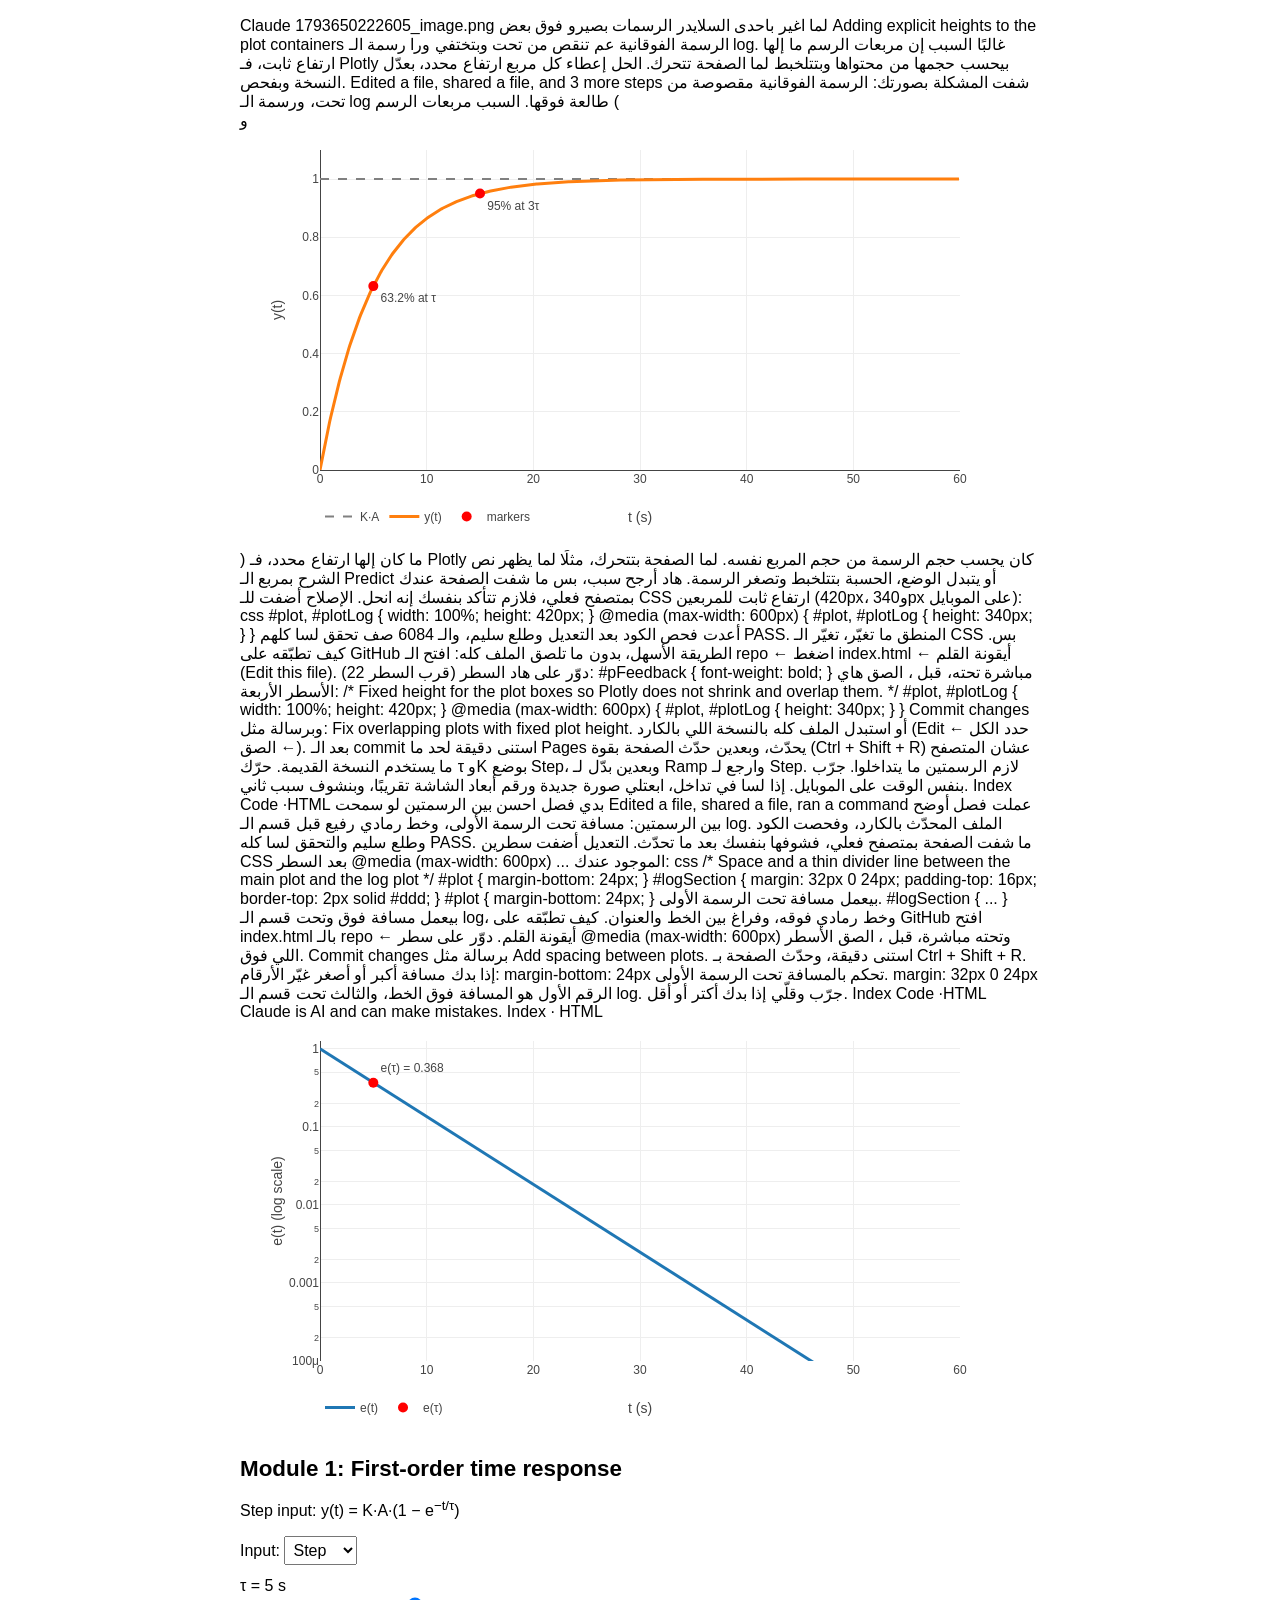
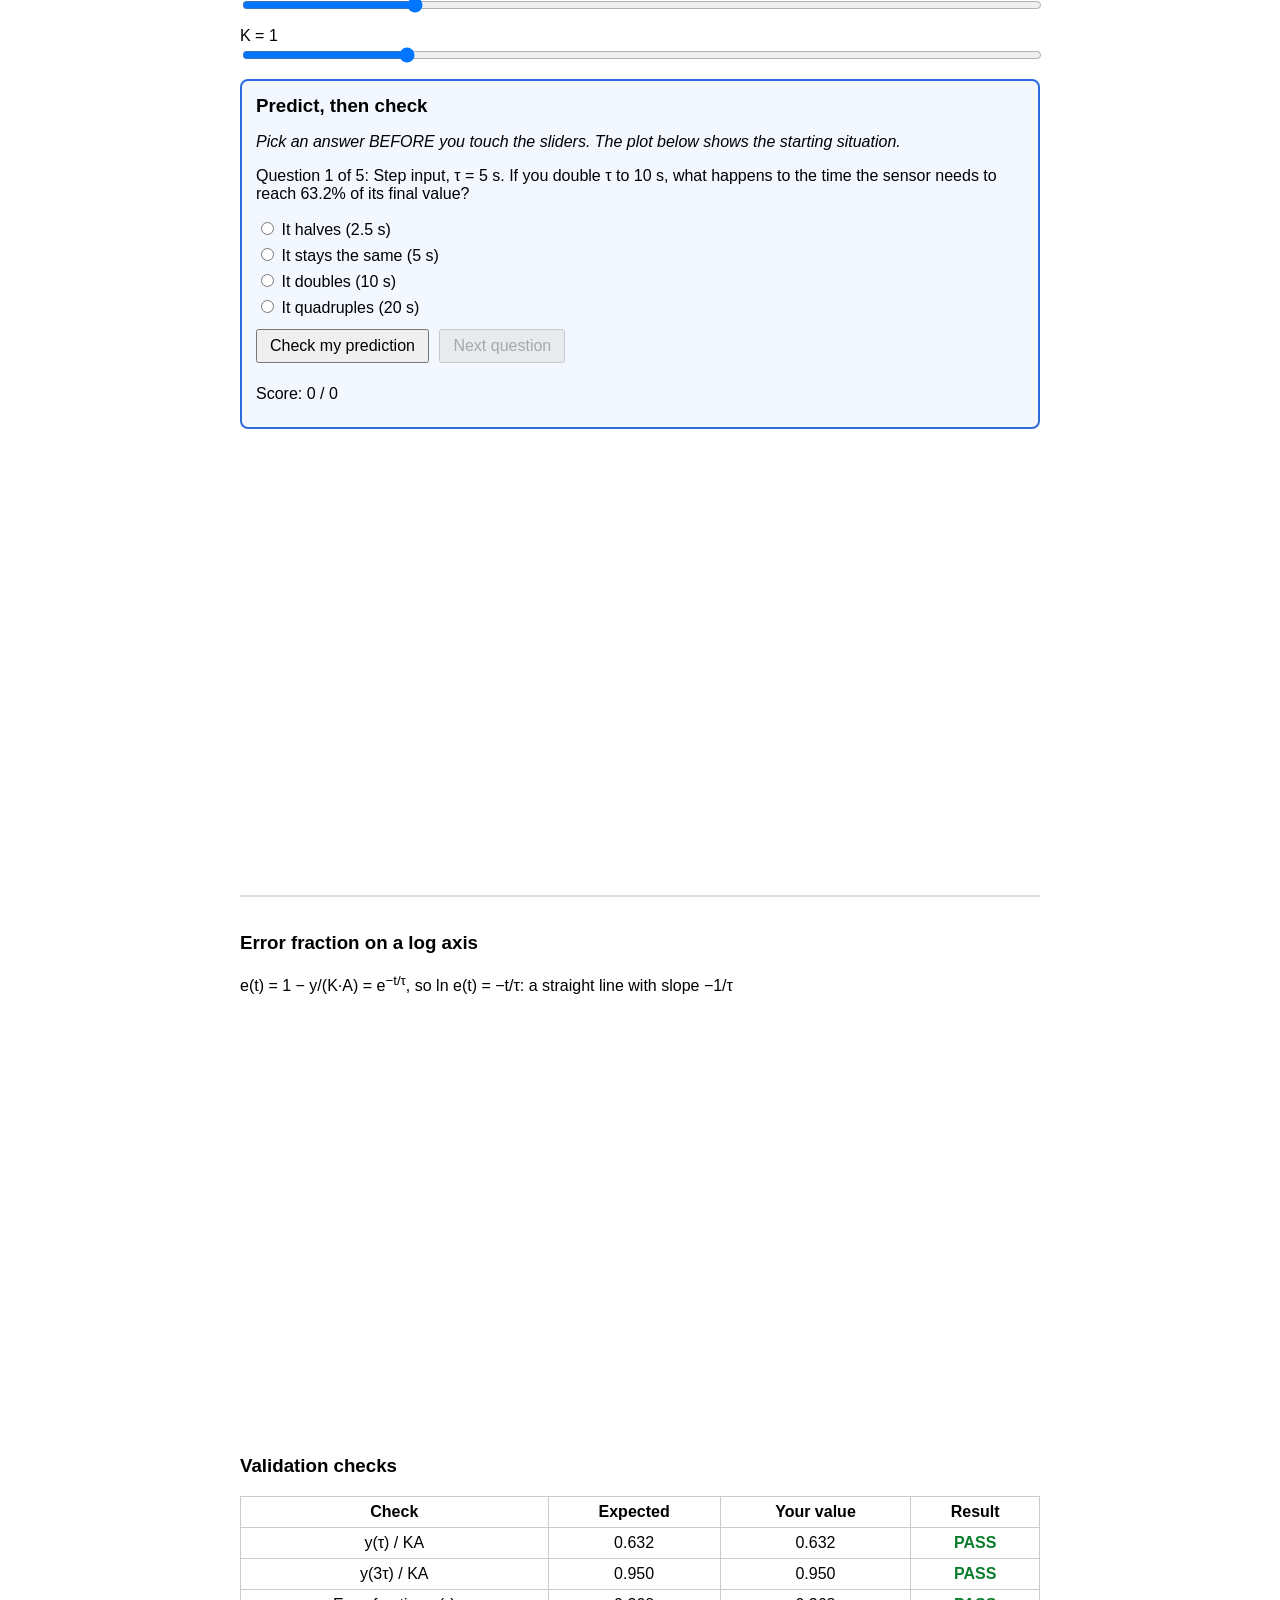
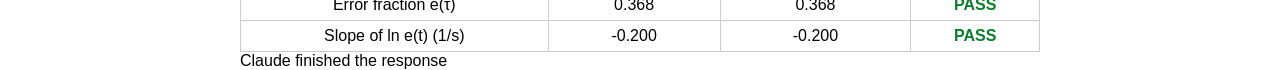
==== index.html @ 85f8e2c8 "Update index.html" ====
Claude
1793650222605_image.png
لما اغير باحدى السلايدر الرسمات بصيرو فوق بعض

Adding explicit heights to the plot containers
الرسمة الفوقانية عم تنقص من تحت وبتختفي ورا رسمة الـ log. غالبًا السبب إن مربعات الرسم ما إلها ارتفاع ثابت، فـ Plotly بيحسب حجمها من محتواها وبتتلخبط لما الصفحة تتحرك. الحل إعطاء كل مربع ارتفاع محدد، بعدّل النسخة وبفحص.

Edited a file, shared a file, and 3 more steps
شفت المشكلة بصورتك: الرسمة الفوقانية مقصوصة من تحت، ورسمة الـ log طالعة فوقها.

السبب
مربعات الرسم (<div id="plot"> و<div id="plotLog">) ما كان إلها ارتفاع محدد، فـ Plotly كان يحسب حجم الرسمة من حجم المربع نفسه. لما الصفحة بتتحرك، مثلًا لما يظهر نص الشرح بمربع الـ Predict أو يتبدل الوضع، الحسبة بتتلخبط وتصغر الرسمة.

هاد أرجح سبب، بس ما شفت الصفحة عندك بمتصفح فعلي، فلازم تتأكد بنفسك إنه انحل.

الإصلاح
أضفت للـ CSS ارتفاع ثابت للمربعين (420px، و340px على الموبايل):

css
#plot, #plotLog { width: 100%; height: 420px; }
@media (max-width: 600px) { #plot, #plotLog { height: 340px; } }
أعدت فحص الكود بعد التعديل وطلع سليم، والـ 6084 صف تحقق لسا كلهم PASS. المنطق ما تغيّر، تغيّر الـ CSS بس.

كيف تطبّقه على GitHub
الطريقة الأسهل، بدون ما تلصق الملف كله:

افتح الـ repo ← اضغط index.html ← أيقونة القلم (Edit this file).
دوّر على هاد السطر (قرب السطر 22):
   #pFeedback { font-weight: bold; }
مباشرة تحته، قبل </style>، الصق هاي الأسطر الأربعة:
   /* Fixed height for the plot boxes so Plotly does not shrink and overlap them. */
   #plot, #plotLog { width: 100%; height: 420px; }
   @media (max-width: 600px) { #plot, #plotLog { height: 340px; } }
Commit changes وبرسالة مثل: Fix overlapping plots with fixed plot height.
أو استبدل الملف كله بالنسخة اللي بالكارد (Edit ← حدد الكل ← الصق).

بعد الـ commit
استنى دقيقة لحد ما Pages يحدّث، وبعدين حدّث الصفحة بقوة (Ctrl + Shift + R) عشان المتصفح ما يستخدم النسخة القديمة.
حرّك τ وK بوضع Step، وبعدين بدّل لـ Ramp وارجع لـ Step. لازم الرسمتين ما يتداخلوا.
جرّب بنفس الوقت على الموبايل.
إذا لسا في تداخل، ابعتلي صورة جديدة ورقم أبعاد الشاشة تقريبًا، وبنشوف سبب ثاني.

Index
Code
·HTML
بدي فصل احسن بين الرسمتين لو سمحت

Edited a file, shared a file, ran a command
عملت فصل أوضح بين الرسمتين: مسافة تحت الرسمة الأولى، وخط رمادي رفيع قبل قسم الـ log. الملف المحدّث بالكارد، وفحصت الكود وطلع سليم والتحقق لسا كله PASS. ما شفت الصفحة بمتصفح فعلي، فشوفها بنفسك بعد ما تحدّث.

التعديل
أضفت سطرين CSS بعد السطر @media (max-width: 600px) ... الموجود عندك:

css
/* Space and a thin divider line between the main plot and the log plot */
#plot { margin-bottom: 24px; }
#logSection { margin: 32px 0 24px; padding-top: 16px; border-top: 2px solid #ddd; }
#plot { margin-bottom: 24px; } بيعمل مسافة تحت الرسمة الأولى.
#logSection { ... } بيعمل مسافة فوق وتحت قسم الـ log، وخط رمادي فوقه، وفراغ بين الخط والعنوان.
كيف تطبّقه على GitHub
افتح index.html بالـ repo ← أيقونة القلم.
دوّر على سطر @media (max-width: 600px) وتحته مباشرة، قبل </style>، الصق الأسطر اللي فوق.
Commit changes برسالة مثل Add spacing between plots.
استنى دقيقة، وحدّث الصفحة بـ Ctrl + Shift + R.
إذا بدك مسافة أكبر أو أصغر
غيّر الأرقام:

margin-bottom: 24px تحكم بالمسافة تحت الرسمة الأولى.
margin: 32px 0 24px الرقم الأول هو المسافة فوق الخط، والثالث تحت قسم الـ log.
جرّب وقلّي إذا بدك أكتر أو أقل.

Index
Code
·HTML



Claude is AI and can make mistakes.


Index · HTML
<!DOCTYPE html>
<html lang="en">
<head>
  <meta charset="UTF-8">
  <meta name="viewport" content="width=device-width, initial-scale=1">
  <title>Module 1 - First-order time response</title>
  <script src="https://cdn.plot.ly/plotly-2.35.2.min.js"></script>
  <style>
    body { font-family: Arial, sans-serif; max-width: 800px; margin: 0 auto; padding: 16px; }
    h1 { font-size: 1.4rem; }
    .control { margin: 12px 0; }
    input[type=range] { width: 100%; }
    select { font-size: 1rem; padding: 4px; }
    table { border-collapse: collapse; width: 100%; margin-top: 12px; }
    th, td { border: 1px solid #ccc; padding: 6px 8px; text-align: center; }
    .pass { color: #0a7d2c; font-weight: bold; }
    .fail { color: #c0392b; font-weight: bold; }
    #predictBox { border: 2px solid #2d6cdf; border-radius: 8px; padding: 8px 14px; margin: 14px 0; background: #f3f7ff; }
    #predictBox h3 { margin: 6px 0; }
    label.opt { display: block; margin: 6px 0; }
    button { font-size: 1rem; padding: 6px 12px; margin: 6px 6px 6px 0; }
    #pFeedback { font-weight: bold; }
    /* Fixed height for the plot boxes: without it Plotly measures the box from its own
       content and the plots can shrink and overlap when the page layout changes. */
    #plot, #plotLog { width: 100%; height: 420px; }
    @media (max-width: 600px) { #plot, #plotLog { height: 340px; } }
    /* Space and a thin divider line between the main plot and the log plot */
    #plot { margin-bottom: 24px; }
    #logSection { margin: 32px 0 24px; padding-top: 16px; border-top: 2px solid #ddd; }
  </style>
</head>
<body>
  <h1>Module 1: First-order time response</h1>
  <p id="eq"></p>
 
  <div class="control">
    <label for="inputType">Input: </label>
    <select id="inputType">
      <option value="step">Step</option>
      <option value="ramp">Ramp</option>
    </select>
  </div>
 
  <div class="control">
    <label for="tau">τ = <span id="tauVal">10</span> s</label>
    <input type="range" id="tau" min="1" max="20" step="0.5" value="10">
  </div>
 
  <div class="control">
    <label for="gain">K = <span id="gainVal">1</span></label>
    <input type="range" id="gain" min="0.5" max="3" step="0.1" value="1">
  </div>
 
  <div id="predictBox">
    <h3>Predict, then check</h3>
    <p><em>Pick an answer BEFORE you touch the sliders. The plot below shows the starting situation.</em></p>
    <p id="pQuestion"></p>
    <div id="pOptions"></div>
    <button id="pCheck">Check my prediction</button>
    <button id="pNext">Next question</button>
    <p id="pFeedback"></p>
    <p id="pScore">Score: 0 / 0</p>
  </div>
 
  <div id="plot"></div>
 
  <div id="logSection">
    <h3>Error fraction on a log axis</h3>
    <p>e(t) = 1 − y/(K·A) = e<sup>−t/τ</sup>, so ln e(t) = −t/τ: a straight line with slope −1/τ</p>
    <div id="plotLog"></div>
  </div>
 
  <h3>Validation checks</h3>
  <table>
    <thead>
      <tr><th>Check</th><th>Expected</th><th>Your value</th><th>Result</th></tr>
    </thead>
    <tbody id="checkBody"></tbody>
  </table>
 
  <script>
    let K = 1;
    const A_STEP = 1;     // step size
    const A_RAMP = 0.1;   // ramp slope (units per second)
    const TMAX = 60;
 
    // Closed-form responses
    function stepResp(t, tau, A) {
      return K * A * (1 - Math.exp(-t / tau));
    }
    function rampResp(t, tau, A) {
      return K * A * (t - tau + tau * Math.exp(-t / tau));
    }
 
    function draw() {
      const mode = document.getElementById('inputType').value;
      const tau = parseFloat(document.getElementById('tau').value);
      document.getElementById('tauVal').textContent = tau;
 
      K = parseFloat(document.getElementById('gain').value);
      document.getElementById('gainVal').textContent = K;
 
      if (mode === 'step') {
        document.getElementById('eq').innerHTML =
          'Step input: y(t) = K·A·(1 − e<sup>−t/τ</sup>)';
        drawStep(tau);
        document.getElementById('logSection').style.display = 'block';
        drawLog(tau);
      } else {
        document.getElementById('eq').innerHTML =
          'Ramp input x(t) = A·t: y(t) = K·A·(t − τ + τ·e<sup>−t/τ</sup>)';
        drawRamp(tau);
        document.getElementById('logSection').style.display = 'none';
      }
      updateChecks(mode, tau);
    }
 
    function drawStep(tau) {
      const A = A_STEP;
      const t = [];
      const out = [];
      for (let x = 0; x <= TMAX; x += 0.1) {
        t.push(x);
        out.push(stepResp(x, tau, A));
      }
 
      const curve = { x: t, y: out, mode: 'lines', name: 'y(t)', line: { width: 3 } };
 
      const markers = {
        x: [tau, 3 * tau],
        y: [stepResp(tau, tau, A), stepResp(3 * tau, tau, A)],
        mode: 'markers+text',
        name: 'markers',
        text: ['63.2% at τ', '95% at 3τ'],
        textposition: 'bottom right',
        marker: { size: 10, color: 'red' }
      };
 
      const final = {
        x: [0, TMAX], y: [K * A, K * A],
        mode: 'lines', name: 'K·A',
        line: { dash: 'dash', color: 'gray' }
      };
 
      const layout = {
        xaxis: { title: 't (s)', range: [0, TMAX] },
        yaxis: { title: 'y(t)', range: [0, 1.1 * K * A] },
        margin: { t: 20 },
        legend: { orientation: 'h' }
      };
 
      Plotly.react('plot', [final, curve, markers], layout, { responsive: true });
    }
 
    function drawRamp(tau) {
      const A = A_RAMP;
      const t = [];
      const out = [];
      for (let x = 0; x <= TMAX; x += 0.1) {
        t.push(x);
        out.push(rampResp(x, tau, A));
      }
 
      const curve = { x: t, y: out, mode: 'lines', name: 'y(t) (sensor)', line: { width: 3 } };
 
      // Ideal output: the sensor with no delay would follow K*A*t
      const ideal = {
        x: [0, TMAX], y: [0, K * A * TMAX],
        mode: 'lines', name: 'ideal K·x(t)',
        line: { dash: 'dash', color: 'gray' }
      };
 
      // Measure the lag and the error at the end of the plot (t = TMAX)
      const t0 = TMAX;
      const yv = rampResp(t0, tau, A);            // sensor reading at t0
      const yi = K * A * t0;                      // ideal reading at t0
      const tIdeal = yv / (K * A);                // when the ideal line had this value
      const lagVal = t0 - tIdeal;                 // horizontal gap (seconds)
      const errVal = yi - yv;                     // vertical gap (output units)
 
      const lagLine = {
        x: [tIdeal, (tIdeal + t0) / 2, t0], y: [yv, yv, yv],
        mode: 'lines+text', name: 'lag',
        text: ['', 'lag = ' + lagVal.toFixed(1) + ' s', ''],
        textposition: 'bottom center',
        line: { color: 'green', width: 3 }
      };
 
      const errLine = {
        x: [t0, t0, t0], y: [yv, (yv + yi) / 2, yi],
        mode: 'lines+text', name: 'steady-state error',
        text: ['', 'error = ' + errVal.toFixed(2), ''],
        textposition: 'middle left',
        line: { color: 'red', width: 3 }
      };
 
      const layout = {
        xaxis: { title: 't (s)', range: [0, TMAX] },
        yaxis: { title: 'y(t)', range: [0, 1.1 * K * A * TMAX] },
        margin: { t: 20 },
        legend: { orientation: 'h' }
      };
 
      Plotly.react('plot', [ideal, curve, lagLine, errLine], layout, { responsive: true });
    }
 
    function drawLog(tau) {
      const A = A_STEP;
      const t = [];
      const e = [];
      for (let x = 0; x <= TMAX; x += 0.1) {
        const ef = 1 - stepResp(x, tau, A) / (K * A);   // error fraction
        if (ef > 1e-6) { t.push(x); e.push(ef); }       // skip values too tiny for a log axis
      }
 
      const line = { x: t, y: e, mode: 'lines', name: 'e(t)', line: { width: 3 } };
 
      const mark = {
        x: [tau], y: [1 - stepResp(tau, tau, A) / (K * A)],
        mode: 'markers+text', name: 'e(τ)',
        text: ['e(τ) = 0.368'], textposition: 'top right',
        marker: { size: 10, color: 'red' }
      };
 
      const layout = {
        xaxis: { title: 't (s)', range: [0, TMAX] },
        yaxis: { title: 'e(t) (log scale)', type: 'log', range: [-4, 0.1] },
        margin: { t: 20 },
        legend: { orientation: 'h' }
      };
 
      Plotly.react('plotLog', [line, mark], layout, { responsive: true });
    }
 
    function updateChecks(mode, tau) {
      let tests;
      if (mode === 'step') {
        const A = A_STEP;
        tests = [
          { name: 'y(τ) / KA', expected: 0.632, value: stepResp(tau, tau, A) / (K * A), tol: 0.001 },
          { name: 'y(3τ) / KA', expected: 0.950, value: stepResp(3 * tau, tau, A) / (K * A), tol: 0.001 },
          { name: 'Error fraction e(τ)', expected: 0.368, value: 1 - stepResp(tau, tau, A) / (K * A), tol: 0.001 },
          { name: 'Slope of ln e(t) (1/s)', expected: -1 / tau,
            value: (Math.log(1 - stepResp(3 * tau, tau, A) / (K * A)) -
                    Math.log(1 - stepResp(tau, tau, A) / (K * A))) / (2 * tau),
            tol: 0.001 }
        ];
      } else {
        // "Steady state" = after the transient has died. We evaluate at t = 10τ.
        const A = A_RAMP;
        const tc = 10 * tau;
        const yv = rampResp(tc, tau, A);
        tests = [
          { name: 'Ramp lag time (s)', expected: tau, value: tc - yv / (K * A), tol: 0.01 },
          { name: 'Steady-state error (K·A·τ)', expected: K * A * tau, value: K * A * tc - yv, tol: 0.01 }
        ];
      }
      let html = '';
      for (const c of tests) {
        const ok = Math.abs(c.value - c.expected) < c.tol;
        html += '<tr><td>' + c.name + '</td><td>' + c.expected.toFixed(3) +
                '</td><td>' + c.value.toFixed(3) + '</td><td class="' +
                (ok ? 'pass">PASS' : 'fail">FAIL') + '</td></tr>';
      }
      document.getElementById('checkBody').innerHTML = html;
    }
 
    document.getElementById('inputType').addEventListener('change', draw);
    document.getElementById('tau').addEventListener('input', draw);
    document.getElementById('gain').addEventListener('input', draw);
 
    // ---------- Predict, then check ----------
    // Each question: starting settings (before), settings applied on reveal (after),
    // the options, the index of the correct option, and an explanation.
    const QUESTIONS = [
      {
        mode: 'step', before: { tau: 5, K: 1 }, after: { tau: 10, K: 1 },
        q: 'Step input, τ = 5 s. If you double τ to 10 s, what happens to the time the sensor needs to reach 63.2% of its final value?',
        options: ['It halves (2.5 s)', 'It stays the same (5 s)', 'It doubles (10 s)', 'It quadruples (20 s)'],
        correct: 2,
        why: 'The 63.2% point is exactly at t = τ, so the time equals τ: 5 s becomes 10 s.'
      },
      {
        mode: 'step', before: { tau: 10, K: 1 }, after: { tau: 10, K: 2 },
        q: 'Step input, τ = 10 s, K = 1. If you double K to 2, what happens to the curve?',
        options: [
          'It rises twice as fast',
          'The final value doubles, but the speed (τ) stays the same',
          'Both the final value and the speed double',
          'Nothing changes'
        ],
        correct: 1,
        why: 'K sets the final value K·A. τ sets the speed. The 63.2% point is still at t = 10 s, but now it is 63.2% of a bigger final value.'
      },
      {
        mode: 'step', before: { tau: 10, K: 1 }, after: { tau: 10, K: 1 },
        q: 'Step input, τ = 10 s. You read the sensor at t = 30 s. How much of the final value has it reached?',
        options: ['63.2%', '86.5%', '95%', '100%'],
        correct: 2,
        why: '30 s = 3τ, and 1 − e^(−3) = 0.95. Read it earlier than that and the reading is still wrong.'
      },
      {
        mode: 'ramp', before: { tau: 5, K: 1 }, after: { tau: 10, K: 1 },
        q: 'Ramp input, τ = 5 s. If you double τ to 10 s, what happens to the lag (the time delay behind the input)?',
        options: ['It halves', 'It stays the same', 'It doubles', 'It quadruples'],
        correct: 2,
        why: 'For a ramp, the sensor lags the input by exactly τ seconds, so doubling τ doubles the lag.'
      },
      {
        mode: 'ramp', before: { tau: 10, K: 1 }, after: { tau: 10, K: 2 },
        q: 'Ramp input, τ = 10 s. If you double K, what happens to the lag and to the steady-state error?',
        options: [
          'Lag doubles, error doubles',
          'Lag stays τ, error doubles',
          'Lag stays τ, error stays the same',
          'Lag doubles, error stays the same'
        ],
        correct: 1,
        why: 'The lag is τ and does not depend on K. The error is K·A·τ, so it doubles with K.'
      }
    ];
 
    let qIndex = 0;
    let answered = false;
    let asked = 0;
    let score = 0;
 
    // Put the page into a given state (mode + sliders) and redraw
    function setControls(settings, mode) {
      document.getElementById('inputType').value = mode;
      document.getElementById('tau').value = settings.tau;
      document.getElementById('gain').value = settings.K;
      draw();
    }
 
    function showQuestion() {
      const Q = QUESTIONS[qIndex];
      answered = false;
      setControls(Q.before, Q.mode);
 
      document.getElementById('pQuestion').textContent =
        'Question ' + (qIndex + 1) + ' of ' + QUESTIONS.length + ': ' + Q.q;
 
      const box = document.getElementById('pOptions');
      box.innerHTML = '';
      Q.options.forEach(function (text, i) {
        const label = document.createElement('label');
        label.className = 'opt';
        const radio = document.createElement('input');
        radio.type = 'radio';
        radio.name = 'pOpt';
        radio.value = i;
        label.appendChild(radio);
        label.appendChild(document.createTextNode(' ' + text));
        box.appendChild(label);
      });
 
      document.getElementById('pFeedback').textContent = '';
      document.getElementById('pCheck').disabled = false;
      document.getElementById('pNext').disabled = true;
    }
 
    function checkPrediction() {
      if (answered) return;
      const Q = QUESTIONS[qIndex];
      const chosen = document.querySelector('input[name="pOpt"]:checked');
      const fb = document.getElementById('pFeedback');
      if (!chosen) {
        fb.textContent = 'Pick an answer first.';
        return;
      }
      answered = true;
      asked++;
      const ok = parseInt(chosen.value, 10) === Q.correct;
      if (ok) score++;
 
      setControls(Q.after, Q.mode);   // move the sliders so the user sees the result
 
      fb.textContent = (ok ? 'Correct. ' : 'Not quite. The answer is: ' + Q.options[Q.correct] + '. ') + Q.why;
      document.getElementById('pScore').textContent = 'Score: ' + score + ' / ' + asked;
      document.getElementById('pCheck').disabled = true;
      document.getElementById('pNext').disabled = false;
    }
 
    function nextQuestion() {
      qIndex = (qIndex + 1) % QUESTIONS.length;
      showQuestion();
    }
 
    document.getElementById('pCheck').addEventListener('click', checkPrediction);
    document.getElementById('pNext').addEventListener('click', nextQuestion);
 
    showQuestion();   // also draws the plot for the first time
  </script>
</body>
</html>
 
Claude finished the response
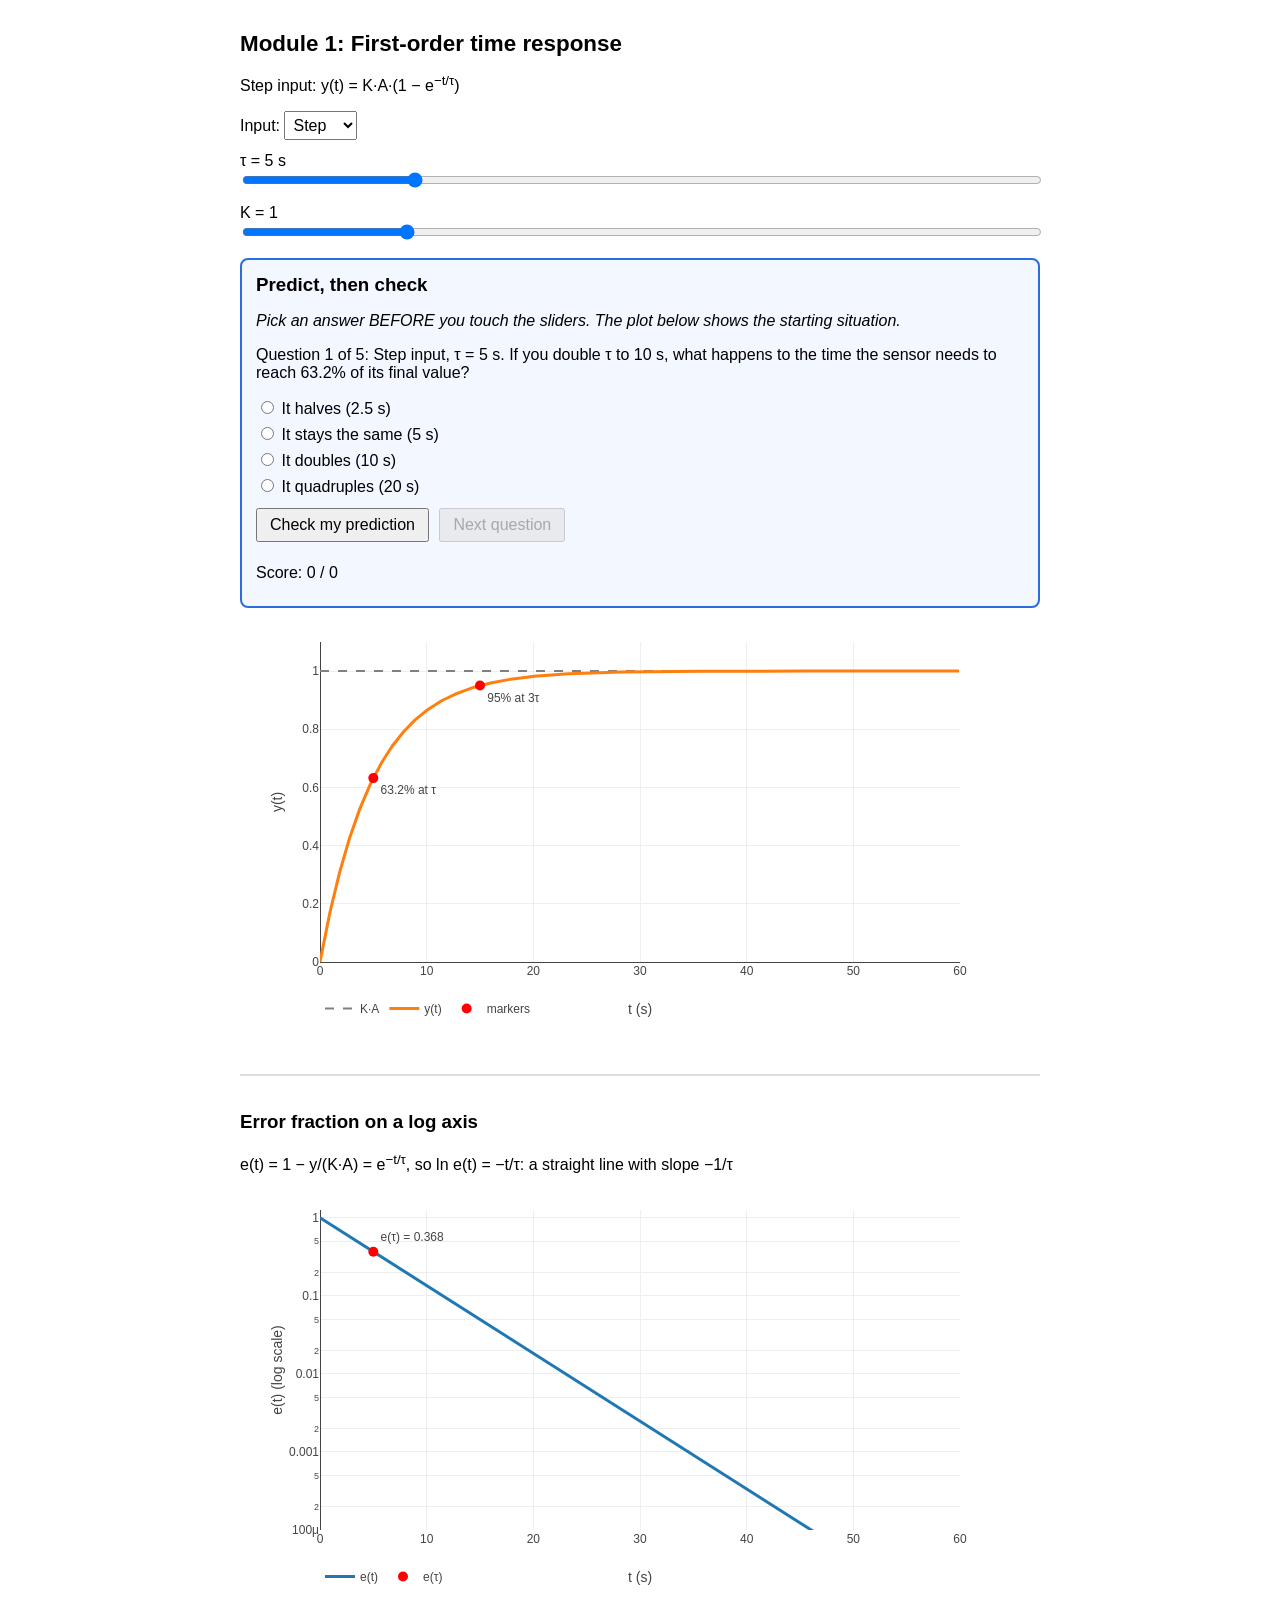
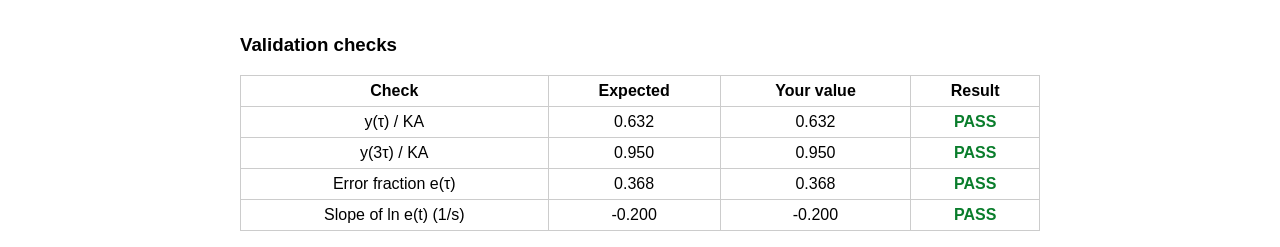
==== commit 5ede2fa2: "Update index.html" ====
--- a/index.html
+++ b/index.html
@@ -1,84 +1,3 @@
-Claude
-1793650222605_image.png
-لما اغير باحدى السلايدر الرسمات بصيرو فوق بعض
-
-Adding explicit heights to the plot containers
-الرسمة الفوقانية عم تنقص من تحت وبتختفي ورا رسمة الـ log. غالبًا السبب إن مربعات الرسم ما إلها ارتفاع ثابت، فـ Plotly بيحسب حجمها من محتواها وبتتلخبط لما الصفحة تتحرك. الحل إعطاء كل مربع ارتفاع محدد، بعدّل النسخة وبفحص.
-
-Edited a file, shared a file, and 3 more steps
-شفت المشكلة بصورتك: الرسمة الفوقانية مقصوصة من تحت، ورسمة الـ log طالعة فوقها.
-
-السبب
-مربعات الرسم (<div id="plot"> و<div id="plotLog">) ما كان إلها ارتفاع محدد، فـ Plotly كان يحسب حجم الرسمة من حجم المربع نفسه. لما الصفحة بتتحرك، مثلًا لما يظهر نص الشرح بمربع الـ Predict أو يتبدل الوضع، الحسبة بتتلخبط وتصغر الرسمة.
-
-هاد أرجح سبب، بس ما شفت الصفحة عندك بمتصفح فعلي، فلازم تتأكد بنفسك إنه انحل.
-
-الإصلاح
-أضفت للـ CSS ارتفاع ثابت للمربعين (420px، و340px على الموبايل):
-
-css
-#plot, #plotLog { width: 100%; height: 420px; }
-@media (max-width: 600px) { #plot, #plotLog { height: 340px; } }
-أعدت فحص الكود بعد التعديل وطلع سليم، والـ 6084 صف تحقق لسا كلهم PASS. المنطق ما تغيّر، تغيّر الـ CSS بس.
-
-كيف تطبّقه على GitHub
-الطريقة الأسهل، بدون ما تلصق الملف كله:
-
-افتح الـ repo ← اضغط index.html ← أيقونة القلم (Edit this file).
-دوّر على هاد السطر (قرب السطر 22):
-   #pFeedback { font-weight: bold; }
-مباشرة تحته، قبل </style>، الصق هاي الأسطر الأربعة:
-   /* Fixed height for the plot boxes so Plotly does not shrink and overlap them. */
-   #plot, #plotLog { width: 100%; height: 420px; }
-   @media (max-width: 600px) { #plot, #plotLog { height: 340px; } }
-Commit changes وبرسالة مثل: Fix overlapping plots with fixed plot height.
-أو استبدل الملف كله بالنسخة اللي بالكارد (Edit ← حدد الكل ← الصق).
-
-بعد الـ commit
-استنى دقيقة لحد ما Pages يحدّث، وبعدين حدّث الصفحة بقوة (Ctrl + Shift + R) عشان المتصفح ما يستخدم النسخة القديمة.
-حرّك τ وK بوضع Step، وبعدين بدّل لـ Ramp وارجع لـ Step. لازم الرسمتين ما يتداخلوا.
-جرّب بنفس الوقت على الموبايل.
-إذا لسا في تداخل، ابعتلي صورة جديدة ورقم أبعاد الشاشة تقريبًا، وبنشوف سبب ثاني.
-
-Index
-Code
-·HTML
-بدي فصل احسن بين الرسمتين لو سمحت
-
-Edited a file, shared a file, ran a command
-عملت فصل أوضح بين الرسمتين: مسافة تحت الرسمة الأولى، وخط رمادي رفيع قبل قسم الـ log. الملف المحدّث بالكارد، وفحصت الكود وطلع سليم والتحقق لسا كله PASS. ما شفت الصفحة بمتصفح فعلي، فشوفها بنفسك بعد ما تحدّث.
-
-التعديل
-أضفت سطرين CSS بعد السطر @media (max-width: 600px) ... الموجود عندك:
-
-css
-/* Space and a thin divider line between the main plot and the log plot */
-#plot { margin-bottom: 24px; }
-#logSection { margin: 32px 0 24px; padding-top: 16px; border-top: 2px solid #ddd; }
-#plot { margin-bottom: 24px; } بيعمل مسافة تحت الرسمة الأولى.
-#logSection { ... } بيعمل مسافة فوق وتحت قسم الـ log، وخط رمادي فوقه، وفراغ بين الخط والعنوان.
-كيف تطبّقه على GitHub
-افتح index.html بالـ repo ← أيقونة القلم.
-دوّر على سطر @media (max-width: 600px) وتحته مباشرة، قبل </style>، الصق الأسطر اللي فوق.
-Commit changes برسالة مثل Add spacing between plots.
-استنى دقيقة، وحدّث الصفحة بـ Ctrl + Shift + R.
-إذا بدك مسافة أكبر أو أصغر
-غيّر الأرقام:
-
-margin-bottom: 24px تحكم بالمسافة تحت الرسمة الأولى.
-margin: 32px 0 24px الرقم الأول هو المسافة فوق الخط، والثالث تحت قسم الـ log.
-جرّب وقلّي إذا بدك أكتر أو أقل.
-
-Index
-Code
-·HTML
-
-
-
-Claude is AI and can make mistakes.
-
-
-Index · HTML
 <!DOCTYPE html>
 <html lang="en">
 <head>
@@ -113,7 +32,7 @@
 <body>
   <h1>Module 1: First-order time response</h1>
   <p id="eq"></p>
- 
+
   <div class="control">
     <label for="inputType">Input: </label>
     <select id="inputType">
@@ -121,17 +40,17 @@
       <option value="ramp">Ramp</option>
     </select>
   </div>
- 
+
   <div class="control">
     <label for="tau">τ = <span id="tauVal">10</span> s</label>
     <input type="range" id="tau" min="1" max="20" step="0.5" value="10">
   </div>
- 
+
   <div class="control">
     <label for="gain">K = <span id="gainVal">1</span></label>
     <input type="range" id="gain" min="0.5" max="3" step="0.1" value="1">
   </div>
- 
+
   <div id="predictBox">
     <h3>Predict, then check</h3>
     <p><em>Pick an answer BEFORE you touch the sliders. The plot below shows the starting situation.</em></p>
@@ -142,15 +61,15 @@
     <p id="pFeedback"></p>
     <p id="pScore">Score: 0 / 0</p>
   </div>
- 
+
   <div id="plot"></div>
- 
+
   <div id="logSection">
     <h3>Error fraction on a log axis</h3>
     <p>e(t) = 1 − y/(K·A) = e<sup>−t/τ</sup>, so ln e(t) = −t/τ: a straight line with slope −1/τ</p>
     <div id="plotLog"></div>
   </div>
- 
+
   <h3>Validation checks</h3>
   <table>
     <thead>
@@ -158,13 +77,13 @@
     </thead>
     <tbody id="checkBody"></tbody>
   </table>
- 
+
   <script>
     let K = 1;
     const A_STEP = 1;     // step size
     const A_RAMP = 0.1;   // ramp slope (units per second)
     const TMAX = 60;
- 
+
     // Closed-form responses
     function stepResp(t, tau, A) {
       return K * A * (1 - Math.exp(-t / tau));
@@ -172,15 +91,15 @@
     function rampResp(t, tau, A) {
       return K * A * (t - tau + tau * Math.exp(-t / tau));
     }
- 
+
     function draw() {
       const mode = document.getElementById('inputType').value;
       const tau = parseFloat(document.getElementById('tau').value);
       document.getElementById('tauVal').textContent = tau;
- 
+
       K = parseFloat(document.getElementById('gain').value);
       document.getElementById('gainVal').textContent = K;
- 
+
       if (mode === 'step') {
         document.getElementById('eq').innerHTML =
           'Step input: y(t) = K·A·(1 − e<sup>−t/τ</sup>)';
@@ -195,7 +114,7 @@
       }
       updateChecks(mode, tau);
     }
- 
+
     function drawStep(tau) {
       const A = A_STEP;
       const t = [];
@@ -204,9 +123,9 @@
         t.push(x);
         out.push(stepResp(x, tau, A));
       }
- 
+
       const curve = { x: t, y: out, mode: 'lines', name: 'y(t)', line: { width: 3 } };
- 
+
       const markers = {
         x: [tau, 3 * tau],
         y: [stepResp(tau, tau, A), stepResp(3 * tau, tau, A)],
@@ -216,23 +135,23 @@
         textposition: 'bottom right',
         marker: { size: 10, color: 'red' }
       };
- 
+
       const final = {
         x: [0, TMAX], y: [K * A, K * A],
         mode: 'lines', name: 'K·A',
         line: { dash: 'dash', color: 'gray' }
       };
- 
+
       const layout = {
         xaxis: { title: 't (s)', range: [0, TMAX] },
         yaxis: { title: 'y(t)', range: [0, 1.1 * K * A] },
         margin: { t: 20 },
         legend: { orientation: 'h' }
       };
- 
+
       Plotly.react('plot', [final, curve, markers], layout, { responsive: true });
     }
- 
+
     function drawRamp(tau) {
       const A = A_RAMP;
       const t = [];
@@ -241,16 +160,16 @@
         t.push(x);
         out.push(rampResp(x, tau, A));
       }
- 
+
       const curve = { x: t, y: out, mode: 'lines', name: 'y(t) (sensor)', line: { width: 3 } };
- 
+
       // Ideal output: the sensor with no delay would follow K*A*t
       const ideal = {
         x: [0, TMAX], y: [0, K * A * TMAX],
         mode: 'lines', name: 'ideal K·x(t)',
         line: { dash: 'dash', color: 'gray' }
       };
- 
+
       // Measure the lag and the error at the end of the plot (t = TMAX)
       const t0 = TMAX;
       const yv = rampResp(t0, tau, A);            // sensor reading at t0
@@ -258,7 +177,7 @@
       const tIdeal = yv / (K * A);                // when the ideal line had this value
       const lagVal = t0 - tIdeal;                 // horizontal gap (seconds)
       const errVal = yi - yv;                     // vertical gap (output units)
- 
+
       const lagLine = {
         x: [tIdeal, (tIdeal + t0) / 2, t0], y: [yv, yv, yv],
         mode: 'lines+text', name: 'lag',
@@ -266,7 +185,7 @@
         textposition: 'bottom center',
         line: { color: 'green', width: 3 }
       };
- 
+
       const errLine = {
         x: [t0, t0, t0], y: [yv, (yv + yi) / 2, yi],
         mode: 'lines+text', name: 'steady-state error',
@@ -274,17 +193,17 @@
         textposition: 'middle left',
         line: { color: 'red', width: 3 }
       };
- 
+
       const layout = {
         xaxis: { title: 't (s)', range: [0, TMAX] },
         yaxis: { title: 'y(t)', range: [0, 1.1 * K * A * TMAX] },
         margin: { t: 20 },
         legend: { orientation: 'h' }
       };
- 
+
       Plotly.react('plot', [ideal, curve, lagLine, errLine], layout, { responsive: true });
     }
- 
+
     function drawLog(tau) {
       const A = A_STEP;
       const t = [];
@@ -293,26 +212,26 @@
         const ef = 1 - stepResp(x, tau, A) / (K * A);   // error fraction
         if (ef > 1e-6) { t.push(x); e.push(ef); }       // skip values too tiny for a log axis
       }
- 
+
       const line = { x: t, y: e, mode: 'lines', name: 'e(t)', line: { width: 3 } };
- 
+
       const mark = {
         x: [tau], y: [1 - stepResp(tau, tau, A) / (K * A)],
         mode: 'markers+text', name: 'e(τ)',
         text: ['e(τ) = 0.368'], textposition: 'top right',
         marker: { size: 10, color: 'red' }
       };
- 
+
       const layout = {
         xaxis: { title: 't (s)', range: [0, TMAX] },
         yaxis: { title: 'e(t) (log scale)', type: 'log', range: [-4, 0.1] },
         margin: { t: 20 },
         legend: { orientation: 'h' }
       };
- 
+
       Plotly.react('plotLog', [line, mark], layout, { responsive: true });
     }
- 
+
     function updateChecks(mode, tau) {
       let tests;
       if (mode === 'step') {
@@ -345,11 +264,11 @@
       }
       document.getElementById('checkBody').innerHTML = html;
     }
- 
+
     document.getElementById('inputType').addEventListener('change', draw);
     document.getElementById('tau').addEventListener('input', draw);
     document.getElementById('gain').addEventListener('input', draw);
- 
+
     // ---------- Predict, then check ----------
     // Each question: starting settings (before), settings applied on reveal (after),
     // the options, the index of the correct option, and an explanation.
@@ -400,12 +319,12 @@
         why: 'The lag is τ and does not depend on K. The error is K·A·τ, so it doubles with K.'
       }
     ];
- 
+
     let qIndex = 0;
     let answered = false;
     let asked = 0;
     let score = 0;
- 
+
     // Put the page into a given state (mode + sliders) and redraw
     function setControls(settings, mode) {
       document.getElementById('inputType').value = mode;
@@ -413,15 +332,15 @@
       document.getElementById('gain').value = settings.K;
       draw();
     }
- 
+
     function showQuestion() {
       const Q = QUESTIONS[qIndex];
       answered = false;
       setControls(Q.before, Q.mode);
- 
+
       document.getElementById('pQuestion').textContent =
         'Question ' + (qIndex + 1) + ' of ' + QUESTIONS.length + ': ' + Q.q;
- 
+
       const box = document.getElementById('pOptions');
       box.innerHTML = '';
       Q.options.forEach(function (text, i) {
@@ -435,12 +354,12 @@
         label.appendChild(document.createTextNode(' ' + text));
         box.appendChild(label);
       });
- 
+
       document.getElementById('pFeedback').textContent = '';
       document.getElementById('pCheck').disabled = false;
       document.getElementById('pNext').disabled = true;
     }
- 
+
     function checkPrediction() {
       if (answered) return;
       const Q = QUESTIONS[qIndex];
@@ -454,26 +373,24 @@
       asked++;
       const ok = parseInt(chosen.value, 10) === Q.correct;
       if (ok) score++;
- 
+
       setControls(Q.after, Q.mode);   // move the sliders so the user sees the result
- 
+
       fb.textContent = (ok ? 'Correct. ' : 'Not quite. The answer is: ' + Q.options[Q.correct] + '. ') + Q.why;
       document.getElementById('pScore').textContent = 'Score: ' + score + ' / ' + asked;
       document.getElementById('pCheck').disabled = true;
       document.getElementById('pNext').disabled = false;
     }
- 
+
     function nextQuestion() {
       qIndex = (qIndex + 1) % QUESTIONS.length;
       showQuestion();
     }
- 
+
     document.getElementById('pCheck').addEventListener('click', checkPrediction);
     document.getElementById('pNext').addEventListener('click', nextQuestion);
- 
+
     showQuestion();   // also draws the plot for the first time
   </script>
 </body>
 </html>
- 
-Claude finished the response
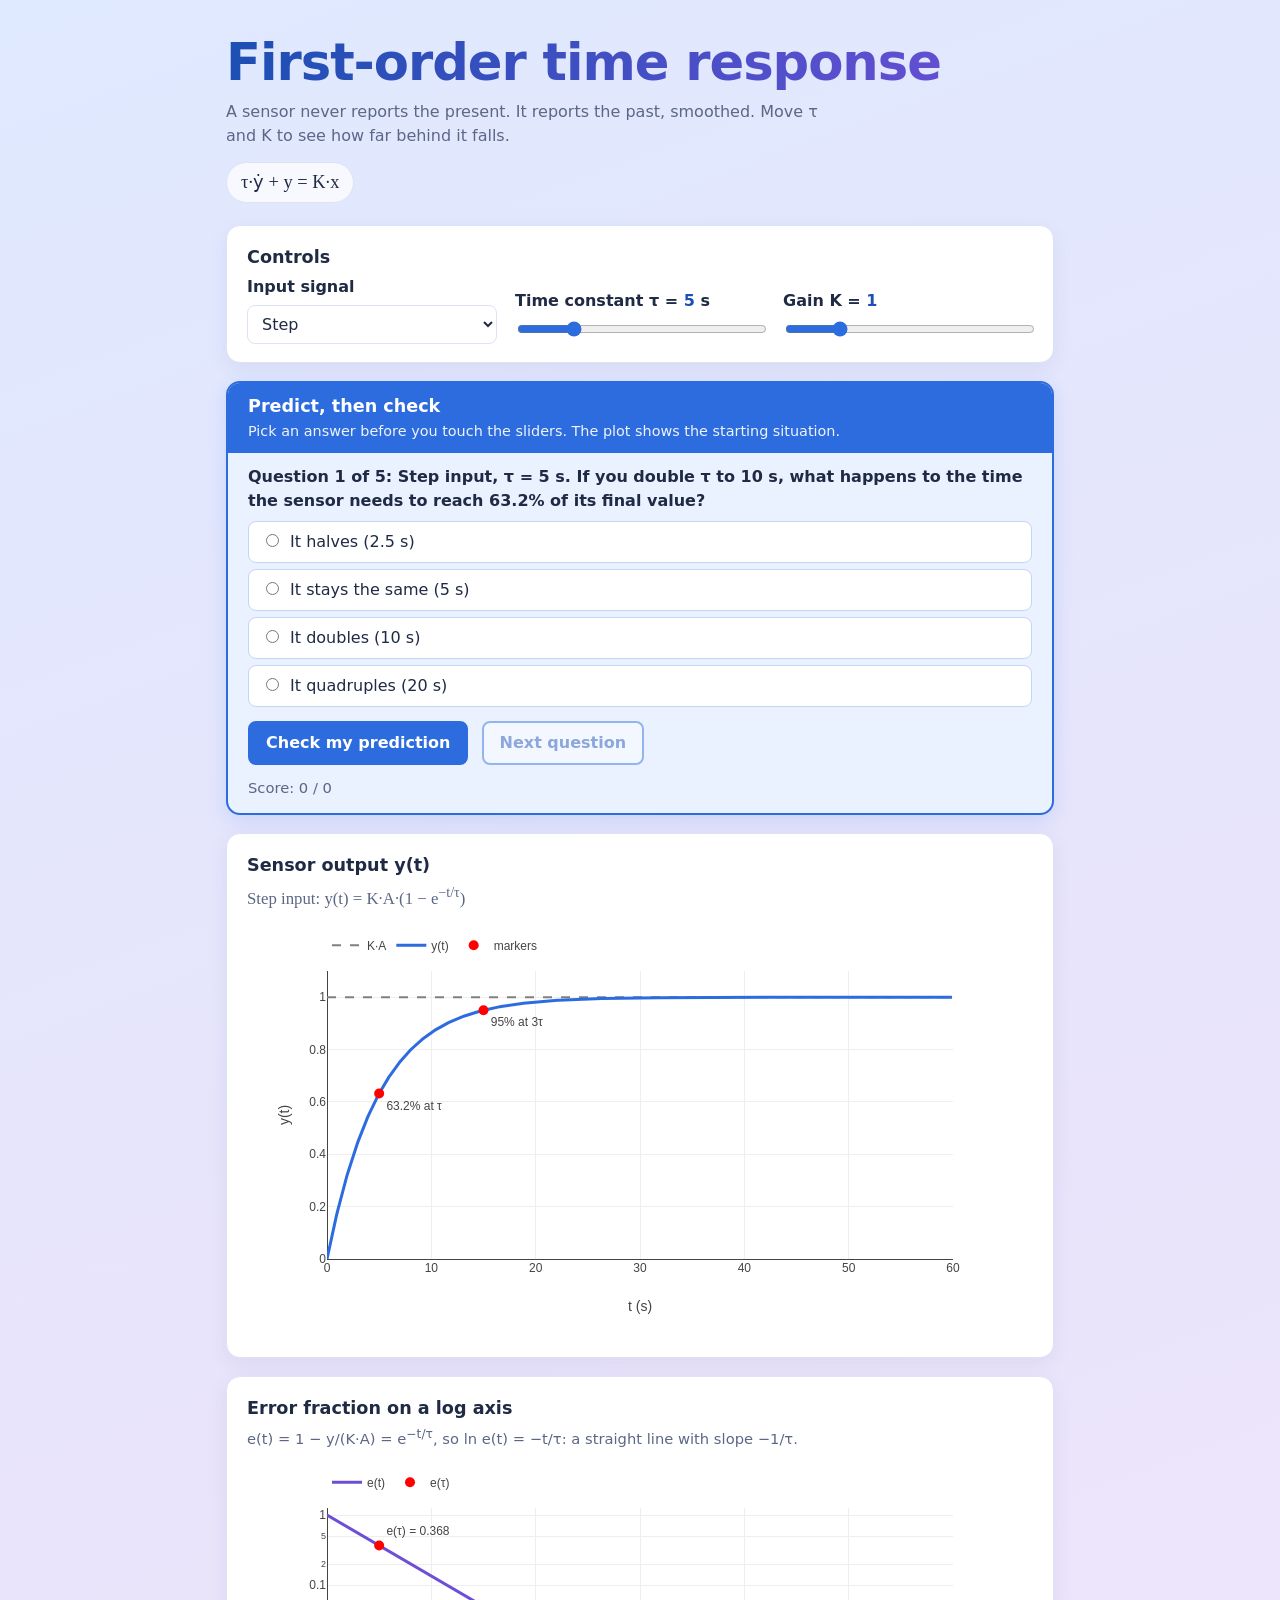
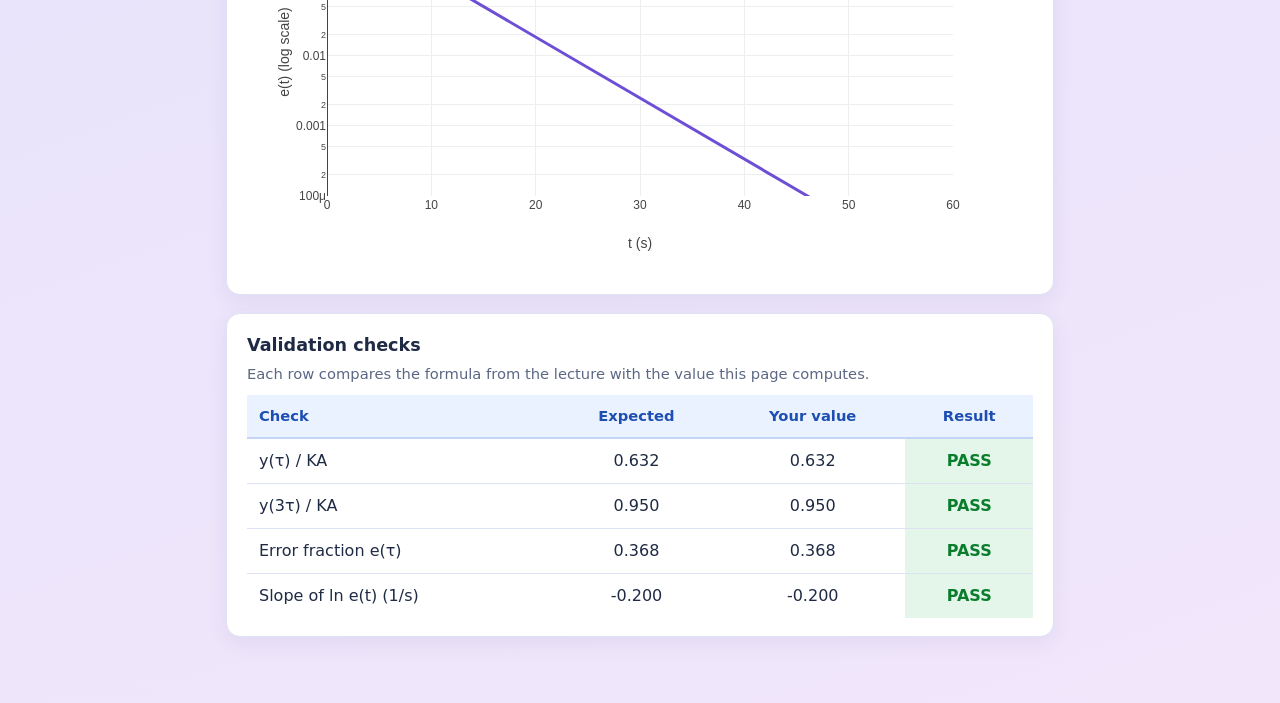
==== commit 07d8565f: "Update index.html" ====
--- a/index.html
+++ b/index.html
@@ -6,77 +6,218 @@
   <title>Module 1 - First-order time response</title>
   <script src="https://cdn.plot.ly/plotly-2.35.2.min.js"></script>
   <style>
-    body { font-family: Arial, sans-serif; max-width: 800px; margin: 0 auto; padding: 16px; }
-    h1 { font-size: 1.4rem; }
-    .control { margin: 12px 0; }
-    input[type=range] { width: 100%; }
-    select { font-size: 1rem; padding: 4px; }
-    table { border-collapse: collapse; width: 100%; margin-top: 12px; }
-    th, td { border: 1px solid #ccc; padding: 6px 8px; text-align: center; }
-    .pass { color: #0a7d2c; font-weight: bold; }
-    .fail { color: #c0392b; font-weight: bold; }
-    #predictBox { border: 2px solid #2d6cdf; border-radius: 8px; padding: 8px 14px; margin: 14px 0; background: #f3f7ff; }
-    #predictBox h3 { margin: 6px 0; }
-    label.opt { display: block; margin: 6px 0; }
-    button { font-size: 1rem; padding: 6px 12px; margin: 6px 6px 6px 0; }
-    #pFeedback { font-weight: bold; }
-    /* Fixed height for the plot boxes: without it Plotly measures the box from its own
-       content and the plots can shrink and overlap when the page layout changes. */
+    :root {
+      --ink: #1f2a44;
+      --muted: #5b6785;
+      --blue: #2d6cdf;
+      --blue-deep: #1d4fb3;
+      --violet: #6d4fd6;
+      --card: #ffffff;
+      --line: #dde3f4;
+      --tint: #eaf1ff;
+      --good: #0a7d2c;
+      --good-bg: #e4f5ea;
+      --bad: #b3261e;
+      --bad-bg: #fbe7e5;
+    }
+    * { box-sizing: border-box; }
+    html { background: #e9e4fb; }
+    body {
+      margin: 0;
+      font-family: "Segoe UI", system-ui, -apple-system, Roboto, Arial, sans-serif;
+      color: var(--ink);
+      line-height: 1.5;
+      background: linear-gradient(160deg, #dfe9ff 0%, #e9e4fb 55%, #f1e6fa 100%);
+      min-height: 100vh;
+    }
+    .page { max-width: 860px; margin: 0 auto; padding: 28px 16px 48px; }
+
+    /* ---------- title ---------- */
+    .hero { margin: 8px 0 22px; }
+    .hero h1 {
+      margin: 0 0 10px;
+      font-size: clamp(2rem, 6.5vw, 3.2rem);
+      line-height: 1.05;
+      letter-spacing: -0.02em;
+      font-weight: 800;
+      background: linear-gradient(90deg, var(--blue-deep), var(--violet));
+      -webkit-background-clip: text;
+      background-clip: text;
+      color: transparent;
+    }
+    .hero p { margin: 0; color: var(--muted); max-width: 60ch; }
+    .model {
+      display: inline-block;
+      margin-top: 14px;
+      padding: 6px 14px;
+      border-radius: 999px;
+      background: rgba(255, 255, 255, 0.75);
+      border: 1px solid var(--line);
+      font-family: "Cambria Math", "STIX Two Math", Georgia, serif;
+      font-size: 1.15rem;
+    }
+
+    /* ---------- cards ---------- */
+    .card {
+      background: var(--card);
+      border: 1px solid var(--line);
+      border-radius: 14px;
+      padding: 18px 20px;
+      margin: 0 0 18px;
+      box-shadow: 0 6px 20px rgba(60, 70, 140, 0.08);
+    }
+    .card h2 { margin: 0 0 4px; font-size: 1.1rem; }
+    .card .hint { margin: 0 0 10px; color: var(--muted); font-size: 0.92rem; }
+    #eq { margin: 0 0 8px; color: var(--muted); font-family: "Cambria Math", "STIX Two Math", Georgia, serif; font-size: 1.05rem; }
+
+    /* ---------- controls ---------- */
+    .controls { display: grid; grid-template-columns: 1fr 1fr 1fr; gap: 18px; align-items: end; }
+    .control label { display: block; font-weight: 600; margin-bottom: 6px; }
+    .control label span { color: var(--blue-deep); font-variant-numeric: tabular-nums; }
+    input[type=range] { width: 100%; accent-color: var(--blue); }
+    select {
+      width: 100%; font: inherit; padding: 8px 10px;
+      border: 1px solid var(--line); border-radius: 8px; background: #fff; color: var(--ink);
+    }
+    :focus-visible { outline: 3px solid #9db8f2; outline-offset: 2px; }
+
+    /* ---------- predict, then check ---------- */
+    #predictBox {
+      background: var(--tint);
+      border: 2px solid var(--blue);
+      border-radius: 14px;
+      padding: 0 0 14px;
+      margin: 0 0 18px;
+      overflow: hidden;
+      box-shadow: 0 6px 20px rgba(45, 108, 223, 0.15);
+    }
+    #predictBox .bar {
+      background: var(--blue);
+      color: #fff;
+      padding: 10px 20px;
+      margin-bottom: 12px;
+    }
+    #predictBox .bar h2 { margin: 0; font-size: 1.1rem; }
+    #predictBox .bar p { margin: 2px 0 0; font-size: 0.9rem; opacity: 0.92; }
+    #predictBox .body { padding: 0 20px; }
+    #pQuestion { margin: 0 0 8px; font-weight: 600; }
+    label.opt {
+      display: block; margin: 6px 0; padding: 8px 12px;
+      background: #fff; border: 1px solid #c4d4f6; border-radius: 8px; cursor: pointer;
+    }
+    label.opt:hover { border-color: var(--blue); }
+    label.opt:has(input:checked) { border-color: var(--blue); background: #dbe7ff; }
+    label.opt input { margin-right: 6px; accent-color: var(--blue); }
+    button {
+      font: inherit; font-weight: 600; padding: 8px 16px; margin: 8px 8px 4px 0;
+      border-radius: 8px; border: 2px solid var(--blue); cursor: pointer;
+    }
+    #pCheck { background: var(--blue); color: #fff; }
+    #pCheck:hover:not(:disabled) { background: var(--blue-deep); border-color: var(--blue-deep); }
+    #pNext { background: #fff; color: var(--blue-deep); }
+    button:disabled { opacity: 0.45; cursor: not-allowed; }
+    #pFeedback { font-weight: 600; margin: 8px 0 4px; }
+    #pScore { margin: 0; color: var(--muted); font-size: 0.92rem; }
+
+    /* ---------- plots (fixed height so Plotly never collapses or overlaps) ---------- */
     #plot, #plotLog { width: 100%; height: 420px; }
-    @media (max-width: 600px) { #plot, #plotLog { height: 340px; } }
-    /* Space and a thin divider line between the main plot and the log plot */
-    #plot { margin-bottom: 24px; }
-    #logSection { margin: 32px 0 24px; padding-top: 16px; border-top: 2px solid #ddd; }
+    #logSection h2 + p { margin: 0 0 6px; color: var(--muted); font-size: 0.92rem; }
+
+    /* ---------- validation table ---------- */
+    .table-wrap { overflow-x: auto; }
+    table { border-collapse: separate; border-spacing: 0; width: 100%; font-variant-numeric: tabular-nums; }
+    th {
+      background: var(--tint); color: var(--blue-deep); text-align: center; font-size: 0.92rem;
+      padding: 10px 12px; border-bottom: 2px solid #c4d4f6; white-space: nowrap;
+    }
+    th:first-child, td:first-child { text-align: left; }
+    td { text-align: center; padding: 10px 12px; border-bottom: 1px solid var(--line); }
+    tbody tr:last-child td { border-bottom: none; }
+    td.pass { color: var(--good); background: var(--good-bg); font-weight: 700; }
+    td.fail { color: var(--bad); background: var(--bad-bg); font-weight: 700; }
+
+    /* ---------- phone ---------- */
+    @media (max-width: 640px) {
+      .page { padding: 18px 12px 36px; }
+      .card { padding: 14px 14px; }
+      .controls { grid-template-columns: 1fr; gap: 14px; }
+      #plot, #plotLog { height: 340px; }
+      #predictBox .bar, #predictBox .body { padding-left: 14px; padding-right: 14px; }
+      th, td { padding: 8px 8px; }
+    }
   </style>
 </head>
 <body>
-  <h1>Module 1: First-order time response</h1>
-  <p id="eq"></p>
-
-  <div class="control">
-    <label for="inputType">Input: </label>
-    <select id="inputType">
-      <option value="step">Step</option>
-      <option value="ramp">Ramp</option>
-    </select>
+  <div class="page">
+
+    <header class="hero">
+      <h1>First-order time response</h1>
+      <p>A sensor never reports the present. It reports the past, smoothed. Move τ and K to see how far behind it falls.</p>
+      <div class="model">τ·ẏ + y = K·x</div>
+    </header>
+
+    <section class="card">
+      <h2>Controls</h2>
+      <div class="controls">
+        <div class="control">
+          <label for="inputType">Input signal</label>
+          <select id="inputType">
+            <option value="step">Step</option>
+            <option value="ramp">Ramp</option>
+          </select>
+        </div>
+        <div class="control">
+          <label for="tau">Time constant τ = <span id="tauVal">10</span> s</label>
+          <input type="range" id="tau" min="1" max="20" step="0.5" value="10">
+        </div>
+        <div class="control">
+          <label for="gain">Gain K = <span id="gainVal">1</span></label>
+          <input type="range" id="gain" min="0.5" max="3" step="0.1" value="1">
+        </div>
+      </div>
+    </section>
+
+    <section id="predictBox">
+      <div class="bar">
+        <h2>Predict, then check</h2>
+        <p>Pick an answer before you touch the sliders. The plot shows the starting situation.</p>
+      </div>
+      <div class="body">
+        <p id="pQuestion"></p>
+        <div id="pOptions"></div>
+        <button id="pCheck">Check my prediction</button>
+        <button id="pNext">Next question</button>
+        <p id="pFeedback"></p>
+        <p id="pScore">Score: 0 / 0</p>
+      </div>
+    </section>
+
+    <section class="card">
+      <h2>Sensor output y(t)</h2>
+      <p id="eq"></p>
+      <div id="plot"></div>
+    </section>
+
+    <section class="card" id="logSection">
+      <h2>Error fraction on a log axis</h2>
+      <p>e(t) = 1 − y/(K·A) = e<sup>−t/τ</sup>, so ln e(t) = −t/τ: a straight line with slope −1/τ.</p>
+      <div id="plotLog"></div>
+    </section>
+
+    <section class="card">
+      <h2>Validation checks</h2>
+      <p class="hint">Each row compares the formula from the lecture with the value this page computes.</p>
+      <div class="table-wrap">
+        <table>
+          <thead>
+            <tr><th>Check</th><th>Expected</th><th>Your value</th><th>Result</th></tr>
+          </thead>
+          <tbody id="checkBody"></tbody>
+        </table>
+      </div>
+    </section>
+
   </div>
-
-  <div class="control">
-    <label for="tau">τ = <span id="tauVal">10</span> s</label>
-    <input type="range" id="tau" min="1" max="20" step="0.5" value="10">
-  </div>
-
-  <div class="control">
-    <label for="gain">K = <span id="gainVal">1</span></label>
-    <input type="range" id="gain" min="0.5" max="3" step="0.1" value="1">
-  </div>
-
-  <div id="predictBox">
-    <h3>Predict, then check</h3>
-    <p><em>Pick an answer BEFORE you touch the sliders. The plot below shows the starting situation.</em></p>
-    <p id="pQuestion"></p>
-    <div id="pOptions"></div>
-    <button id="pCheck">Check my prediction</button>
-    <button id="pNext">Next question</button>
-    <p id="pFeedback"></p>
-    <p id="pScore">Score: 0 / 0</p>
-  </div>
-
-  <div id="plot"></div>
-
-  <div id="logSection">
-    <h3>Error fraction on a log axis</h3>
-    <p>e(t) = 1 − y/(K·A) = e<sup>−t/τ</sup>, so ln e(t) = −t/τ: a straight line with slope −1/τ</p>
-    <div id="plotLog"></div>
-  </div>
-
-  <h3>Validation checks</h3>
-  <table>
-    <thead>
-      <tr><th>Check</th><th>Expected</th><th>Your value</th><th>Result</th></tr>
-    </thead>
-    <tbody id="checkBody"></tbody>
-  </table>
 
   <script>
     let K = 1;
@@ -124,7 +265,7 @@
         out.push(stepResp(x, tau, A));
       }
 
-      const curve = { x: t, y: out, mode: 'lines', name: 'y(t)', line: { width: 3 } };
+      const curve = { x: t, y: out, mode: 'lines', name: 'y(t)', line: { width: 3, color: '#2d6cdf' } };
 
       const markers = {
         x: [tau, 3 * tau],
@@ -145,8 +286,8 @@
       const layout = {
         xaxis: { title: 't (s)', range: [0, TMAX] },
         yaxis: { title: 'y(t)', range: [0, 1.1 * K * A] },
-        margin: { t: 20 },
-        legend: { orientation: 'h' }
+        margin: { t: 40 },
+        legend: { orientation: 'h', y: 1.14 }
       };
 
       Plotly.react('plot', [final, curve, markers], layout, { responsive: true });
@@ -161,7 +302,7 @@
         out.push(rampResp(x, tau, A));
       }
 
-      const curve = { x: t, y: out, mode: 'lines', name: 'y(t) (sensor)', line: { width: 3 } };
+      const curve = { x: t, y: out, mode: 'lines', name: 'y(t) (sensor)', line: { width: 3, color: '#2d6cdf' } };
 
       // Ideal output: the sensor with no delay would follow K*A*t
       const ideal = {
@@ -180,25 +321,21 @@
 
       const lagLine = {
         x: [tIdeal, (tIdeal + t0) / 2, t0], y: [yv, yv, yv],
-        mode: 'lines+text', name: 'lag',
-        text: ['', 'lag = ' + lagVal.toFixed(1) + ' s', ''],
-        textposition: 'bottom center',
+        mode: 'lines', name: 'lag = ' + lagVal.toFixed(1) + ' s',
         line: { color: 'green', width: 3 }
       };
 
       const errLine = {
         x: [t0, t0, t0], y: [yv, (yv + yi) / 2, yi],
-        mode: 'lines+text', name: 'steady-state error',
-        text: ['', 'error = ' + errVal.toFixed(2), ''],
-        textposition: 'middle left',
+        mode: 'lines', name: 'steady-state error = ' + errVal.toFixed(2),
         line: { color: 'red', width: 3 }
       };
 
       const layout = {
         xaxis: { title: 't (s)', range: [0, TMAX] },
         yaxis: { title: 'y(t)', range: [0, 1.1 * K * A * TMAX] },
-        margin: { t: 20 },
-        legend: { orientation: 'h' }
+        margin: { t: 40 },
+        legend: { orientation: 'h', y: 1.14 }
       };
 
       Plotly.react('plot', [ideal, curve, lagLine, errLine], layout, { responsive: true });
@@ -213,7 +350,7 @@
         if (ef > 1e-6) { t.push(x); e.push(ef); }       // skip values too tiny for a log axis
       }
 
-      const line = { x: t, y: e, mode: 'lines', name: 'e(t)', line: { width: 3 } };
+      const line = { x: t, y: e, mode: 'lines', name: 'e(t)', line: { width: 3, color: '#6d4fd6' } };
 
       const mark = {
         x: [tau], y: [1 - stepResp(tau, tau, A) / (K * A)],
@@ -225,8 +362,8 @@
       const layout = {
         xaxis: { title: 't (s)', range: [0, TMAX] },
         yaxis: { title: 'e(t) (log scale)', type: 'log', range: [-4, 0.1] },
-        margin: { t: 20 },
-        legend: { orientation: 'h' }
+        margin: { t: 40 },
+        legend: { orientation: 'h', y: 1.14 }
       };
 
       Plotly.react('plotLog', [line, mark], layout, { responsive: true });
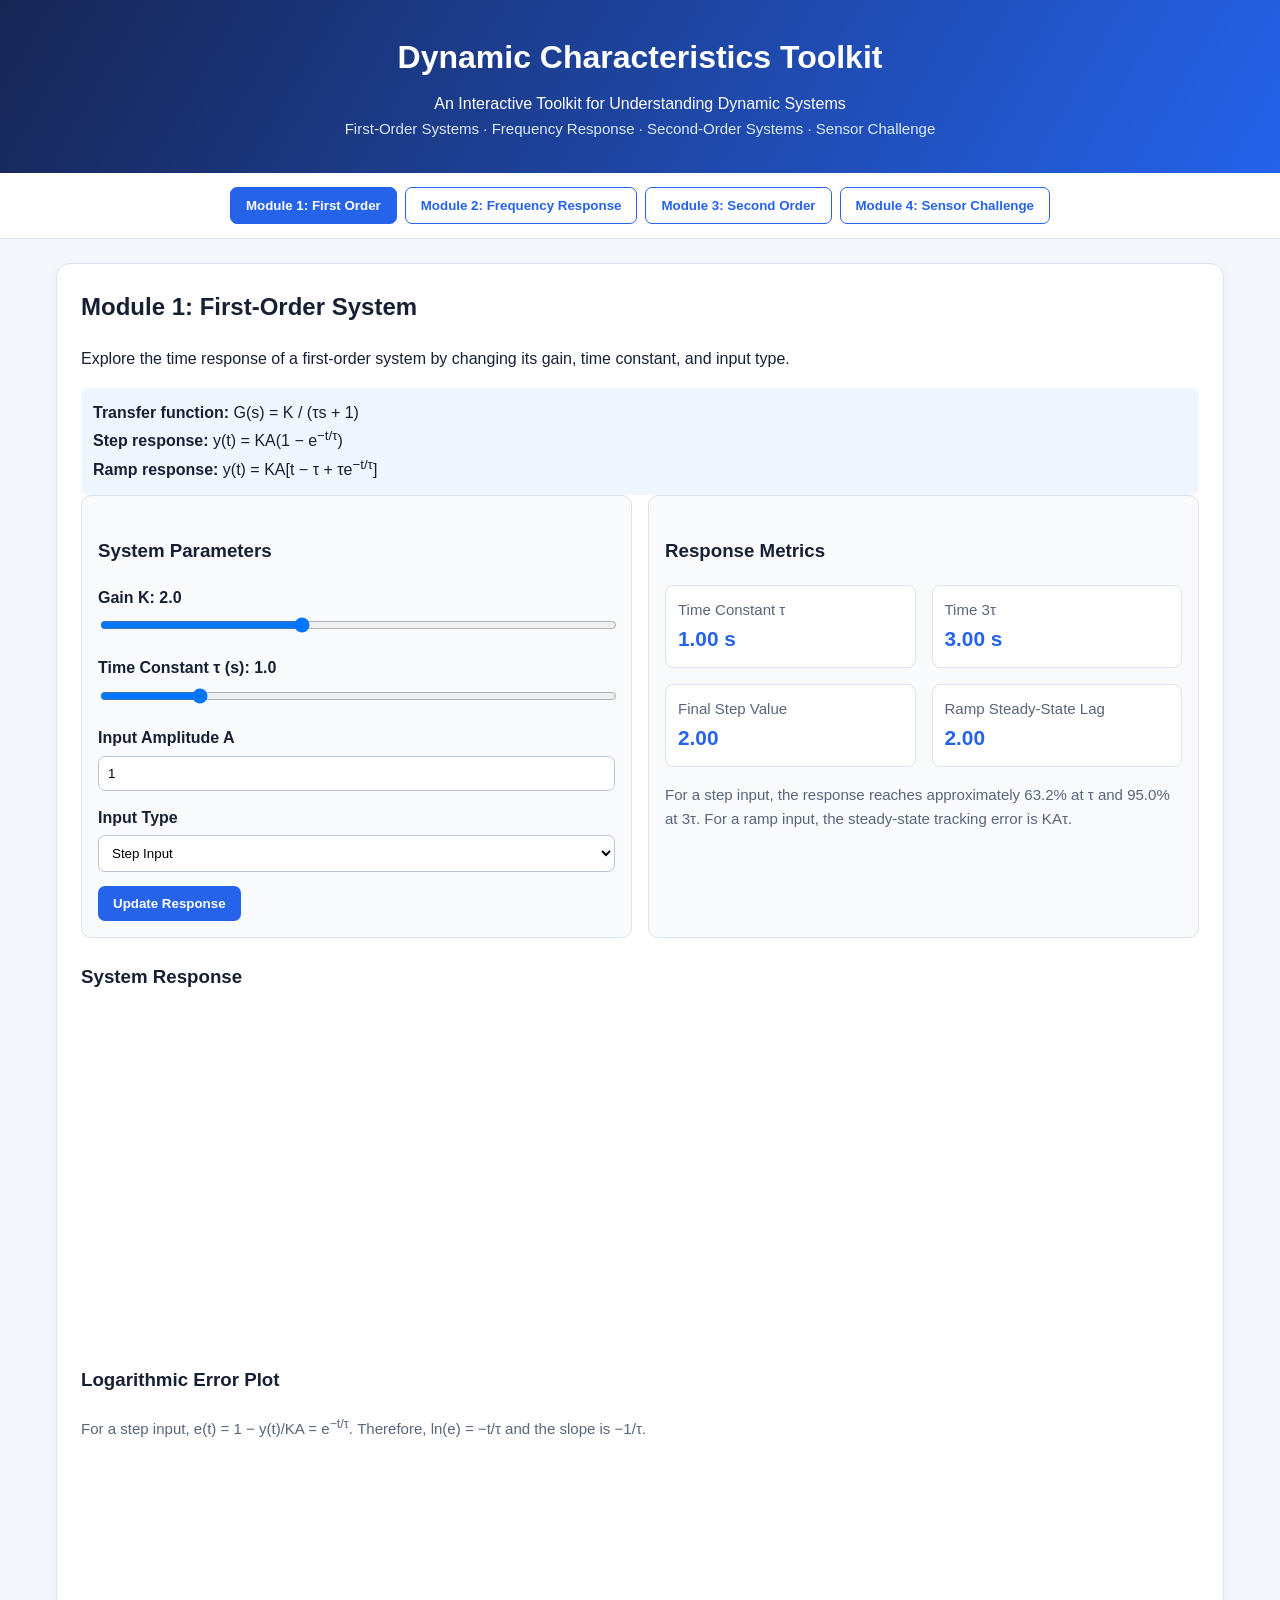
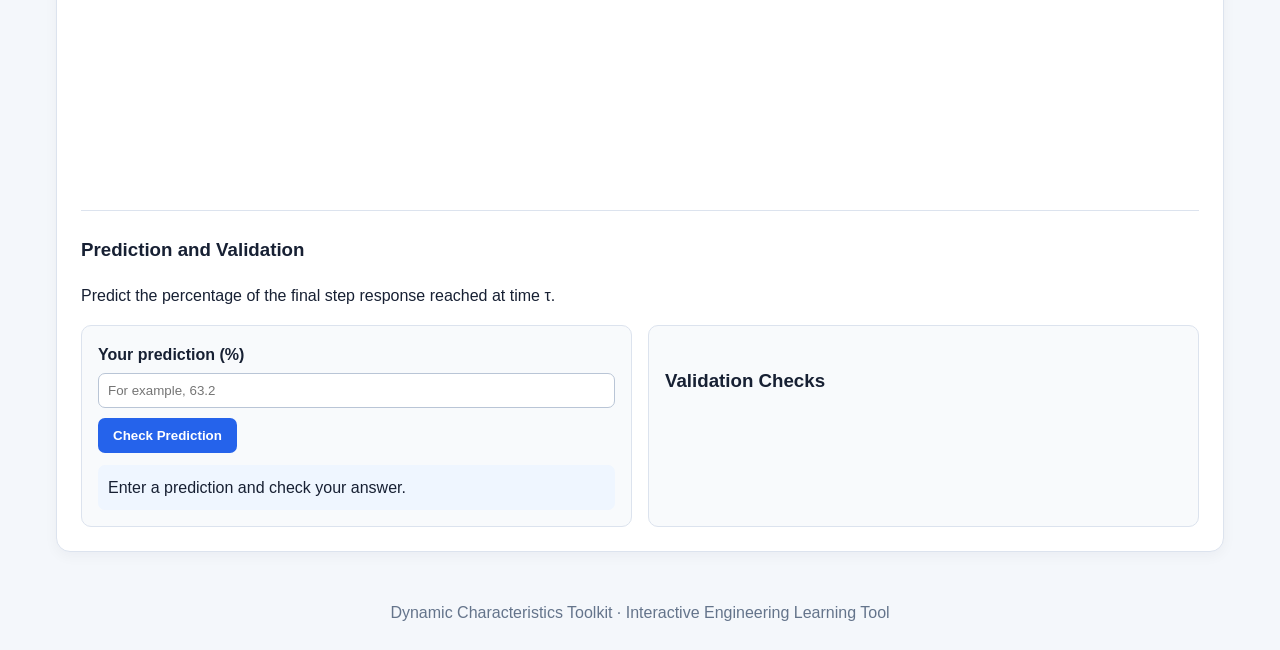
==== commit 1627092d: "Module 2: sliders, Bode markers, fixed tau range" ====
--- a/index.html
+++ b/index.html
@@ -1,533 +1,1158 @@
+
 <!DOCTYPE html>
 <html lang="en">
 <head>
-  <meta charset="UTF-8">
-  <meta name="viewport" content="width=device-width, initial-scale=1">
-  <title>Module 1 - First-order time response</title>
-  <script src="https://cdn.plot.ly/plotly-2.35.2.min.js"></script>
-  <style>
-    :root {
-      --ink: #1f2a44;
-      --muted: #5b6785;
-      --blue: #2d6cdf;
-      --blue-deep: #1d4fb3;
-      --violet: #6d4fd6;
-      --card: #ffffff;
-      --line: #dde3f4;
-      --tint: #eaf1ff;
-      --good: #0a7d2c;
-      --good-bg: #e4f5ea;
-      --bad: #b3261e;
-      --bad-bg: #fbe7e5;
+<meta charset="UTF-8">
+<meta name="viewport" content="width=device-width, initial-scale=1.0">
+<title>Dynamic Characteristics Toolkit</title>
+
+<script src="https://cdn.plot.ly/plotly-3.0.1.min.js"></script>
+
+<style>
+:root {
+  --primary: #2563eb;
+  --dark: #172033;
+  --light: #f4f7fb;
+  --border: #dce3ee;
+  --green: #15803d;
+  --red: #b91c1c;
+}
+* { box-sizing: border-box; }
+body {
+  margin: 0;
+  font-family: Arial, Helvetica, sans-serif;
+  background: var(--light);
+  color: var(--dark);
+  line-height: 1.6;
+}
+header {
+  background: linear-gradient(120deg, #172554, #2563eb);
+  color: white;
+  padding: 32px 18px;
+  text-align: center;
+}
+header h1 { margin: 0 0 8px; }
+header p { margin: 0; }
+nav {
+  display: flex;
+  flex-wrap: wrap;
+  justify-content: center;
+  gap: 8px;
+  background: white;
+  padding: 14px;
+  border-bottom: 1px solid var(--border);
+  position: sticky;
+  top: 0;
+  z-index: 10;
+}
+nav button {
+  background: white;
+  color: var(--primary);
+  border: 1px solid var(--primary);
+}
+nav button.active, nav button:hover {
+  background: var(--primary);
+  color: white;
+}
+main {
+  max-width: 1200px;
+  margin: 24px auto;
+  padding: 0 16px;
+}
+.module {
+  display: none;
+  background: white;
+  border: 1px solid var(--border);
+  border-radius: 14px;
+  padding: 24px;
+  margin-bottom: 24px;
+  box-shadow: 0 4px 14px #1720330b;
+}
+.module.active { display: block; }
+h2 { margin-top: 0; }
+h3 { margin-top: 24px; }
+.grid {
+  display: grid;
+  grid-template-columns: repeat(auto-fit, minmax(220px, 1fr));
+  gap: 16px;
+}
+.panel {
+  background: #f8fafc;
+  border: 1px solid var(--border);
+  border-radius: 10px;
+  padding: 16px;
+  min-width: 0;
+}
+.control { margin-bottom: 14px; }
+label {
+  display: block;
+  font-weight: bold;
+  margin-bottom: 5px;
+}
+input[type="range"] { width: 100%; }
+input[type="number"], select {
+  width: 100%;
+  padding: 9px;
+  border: 1px solid #b9c5d6;
+  border-radius: 7px;
+  background: white;
+}
+button {
+  border: 0;
+  border-radius: 7px;
+  padding: 10px 15px;
+  cursor: pointer;
+  font-weight: bold;
+  background: var(--primary);
+  color: white;
+}
+button.secondary {
+  background: #e7edf8;
+  color: #172554;
+}
+button:hover { opacity: .9; }
+.plot {
+  width: 100%;
+  min-height: 330px;
+}
+.metric {
+  background: white;
+  border: 1px solid var(--border);
+  border-radius: 8px;
+  padding: 12px;
+}
+.metric .value {
+  font-size: 1.3rem;
+  font-weight: bold;
+  color: var(--primary);
+  overflow-wrap: anywhere;
+}
+.muted { color: #596579; font-size: .94rem; }
+.result {
+  margin-top: 12px;
+  padding: 10px;
+  border-radius: 7px;
+  background: #eff6ff;
+}
+.good { color: var(--green); font-weight: bold; }
+.bad { color: var(--red); font-weight: bold; }
+.equation {
+  background: #eff6ff;
+  padding: 12px;
+  border-radius: 8px;
+  overflow-wrap: anywhere;
+}
+footer {
+  text-align: center;
+  padding: 24px;
+  color: #64748b;
+}
+hr { border: 0; border-top: 1px solid var(--border); margin: 24px 0; }
+@media (max-width: 600px) {
+  .module { padding: 15px; }
+  header { padding: 25px 14px; }
+  .plot { min-height: 280px; }
+}
+</style>
+</head>
+
+<body>
+<header>
+  <h1>Dynamic Characteristics Toolkit</h1>
+  <p>An Interactive Toolkit for Understanding Dynamic Systems</p>
+  <p class="muted" style="color:#dbeafe">
+    First-Order Systems · Frequency Response · Second-Order Systems · Sensor Challenge
+  </p>
+</header>
+
+<nav>
+  <button class="active" data-module="module1">Module 1: First Order</button>
+  <button data-module="module2">Module 2: Frequency Response</button>
+  <button data-module="module3">Module 3: Second Order</button>
+  <button data-module="module4">Module 4: Sensor Challenge</button>
+</nav>
+
+<main>
+
+<!-- MODULE 1 -->
+<section id="module1" class="module active">
+  <h2>Module 1: First-Order System</h2>
+  <p>
+    Explore the time response of a first-order system by changing its gain,
+    time constant, and input type.
+  </p>
+
+  <div class="equation">
+    <strong>Transfer function:</strong> G(s) = K / (τs + 1)
+    <br>
+    <strong>Step response:</strong> y(t) = KA(1 − e<sup>−t/τ</sup>)
+    <br>
+    <strong>Ramp response:</strong>
+    y(t) = KA[t − τ + τe<sup>−t/τ</sup>]
+  </div>
+
+  <div class="grid">
+    <div class="panel">
+      <h3>System Parameters</h3>
+
+      <div class="control">
+        <label for="m1K">Gain K: <span id="m1KVal">2.0</span></label>
+        <input id="m1K" type="range" min="0.1" max="5" step="0.1" value="2">
+      </div>
+
+      <div class="control">
+        <label for="m1Tau">Time Constant τ (s): <span id="m1TauVal">1.0</span></label>
+        <input id="m1Tau" type="range" min="0.1" max="5" step="0.1" value="1">
+      </div>
+
+      <div class="control">
+        <label for="m1A">Input Amplitude A</label>
+        <input id="m1A" type="number" min="0.1" max="10" step="0.1" value="1">
+      </div>
+
+      <div class="control">
+        <label for="m1Type">Input Type</label>
+        <select id="m1Type">
+          <option value="step">Step Input</option>
+          <option value="ramp">Ramp Input</option>
+        </select>
+      </div>
+
+      <button id="m1Update">Update Response</button>
+    </div>
+
+    <div class="panel">
+      <h3>Response Metrics</h3>
+      <div class="grid">
+        <div class="metric">
+          <div class="muted">Time Constant τ</div>
+          <div class="value" id="m1MetricTau">1.00 s</div>
+        </div>
+        <div class="metric">
+          <div class="muted">Time 3τ</div>
+          <div class="value" id="m1Metric3Tau">3.00 s</div>
+        </div>
+        <div class="metric">
+          <div class="muted">Final Step Value</div>
+          <div class="value" id="m1Final">2.00</div>
+        </div>
+        <div class="metric">
+          <div class="muted">Ramp Steady-State Lag</div>
+          <div class="value" id="m1Lag">2.00</div>
+        </div>
+      </div>
+      <p class="muted">
+        For a step input, the response reaches approximately 63.2% at τ
+        and 95.0% at 3τ. For a ramp input, the steady-state tracking error
+        is KAτ.
+      </p>
+    </div>
+  </div>
+
+  <h3>System Response</h3>
+  <div id="m1Response" class="plot"></div>
+
+  <h3>Logarithmic Error Plot</h3>
+  <p class="muted">
+    For a step input, e(t) = 1 − y(t)/KA = e<sup>−t/τ</sup>.
+    Therefore, ln(e) = −t/τ and the slope is −1/τ.
+  </p>
+  <div id="m1Error" class="plot"></div>
+
+  <hr>
+  <h3>Prediction and Validation</h3>
+  <p>Predict the percentage of the final step response reached at time τ.</p>
+
+  <div class="grid">
+    <div class="panel">
+      <label for="m1Prediction">Your prediction (%)</label>
+      <input id="m1Prediction" type="number" min="0" max="100" step="0.1" placeholder="For example, 63.2">
+      <button id="m1Check" style="margin-top:10px">Check Prediction</button>
+      <div id="m1PredictionResult" class="result" aria-live="polite">
+        Enter a prediction and check your answer.
+      </div>
+    </div>
+    <div class="panel">
+      <h3>Validation Checks</h3>
+      <p id="m1CheckTau"></p>
+      <p id="m1Check3Tau"></p>
+      <p id="m1CheckSlope"></p>
+    </div>
+  </div>
+</section>
+
+<!-- MODULE 2 -->
+<section id="module2" class="module">
+  <h2>Module 2: Frequency Response</h2>
+  <p>
+    Study how a first-order system changes the amplitude and phase of a
+    sinusoidal input at different frequencies.
+  </p>
+
+  <div class="equation">
+    <strong>Magnitude:</strong>
+     M(ω) = 1 / √(1 + (ωτ)²) &nbsp;(output amplitude = K·A·M)
+    <br>
+    <strong>Phase:</strong>
+    φ(ω) = −tan<sup>−1</sup>(ωτ)
+    <br>
+    <strong>Cutoff frequency:</strong> ω<sub>c</sub> = 1/τ rad/s
+  </div>
+
+  <div class="grid">
+    <div class="panel">
+      <h3>Parameters</h3>
+           <div class="control">
+        <label for="m2KSlider">Gain K</label>
+        <input id="m2KSlider" type="range" min="0.1" max="10" step="0.1" value="1">
+        <input id="m2K" type="number" min="0.1" max="10" step="0.1" value="1">
+      </div>
+      <div class="control">
+        <label for="m2TauSlider">Time Constant τ (s) <span class="muted">(log slider)</span></label>
+        <input id="m2TauSlider" type="range" min="0" max="1000" step="1" value="660">
+        <input id="m2Tau" type="number" min="0.0001" max="10" step="any" value="0.2">
+      </div>
+      <div class="control">
+        <label for="m2OmegaSlider">Input Angular Frequency ω (rad/s) <span class="muted">(log slider)</span></label>
+        <input id="m2OmegaSlider" type="range" min="0" max="1000" step="1" value="460">
+        <input id="m2Omega" type="number" min="0.01" max="1000" step="any" value="2">
+      </div>
+      <div class="control">
+        <label for="m2ASlider">Input Amplitude A</label>
+        <input id="m2ASlider" type="range" min="0.1" max="10" step="0.1" value="1">
+        <input id="m2A" type="number" min="0.1" max="10" step="0.1" value="1">
+      </div>
+
+      <button id="m2Update">Calculate Frequency Response</button>
+    </div>
+
+    <div class="panel">
+      <h3>Calculated Results</h3>
+      <div class="grid">
+        <div class="metric">
+          <div class="muted">Magnitude Ratio M</div>
+          <div class="value" id="m2Magnitude">0.9285</div>
+        </div>
+        <div class="metric">
+          <div class="muted">Phase Lag</div>
+          <div class="value" id="m2Phase">21.80°</div>
+        </div>
+        <div class="metric">
+          <div class="muted">Output Amplitude</div>
+          <div class="value" id="m2OutputAmp">0.9285</div>
+        </div>
+        <div class="metric">
+          <div class="muted">Cutoff Frequency</div>
+          <div class="value" id="m2Cutoff">5.00 rad/s</div>
+        </div>
+        <div class="metric">
+          <div class="muted">Dynamic Error δ = M − 1</div>
+          <div class="value" id="m2Error">-7.15%</div>
+        </div>
+      </div>
+      <p class="muted">
+        The dynamic error is δ = M − 1 (negative means the sensor reads low).
+        At the cutoff frequency, M = 1/√2 ≈ 0.707.
+      </p>
+    </div>
+  </div>
+
+  <h3>Input and Output Sinusoids</h3>
+  <div id="m2Signals" class="plot"></div>
+
+  <h3>Bode Plots</h3>
+  <div id="m2BodeMag" class="plot"></div>
+  <div id="m2BodePhase" class="plot"></div>
+
+  <h3>Design Check: Maximum Time Constant</h3>
+  <div class="panel">
+    <p>
+      Find the maximum τ for a normalized amplitude error no greater than 5%
+      at an input frequency of 100 Hz.
+    </p>
+    <p class="equation">
+      M/K ≥ 0.95
+      &nbsp; ⇒ &nbsp;
+      τ ≤ √(1/0.95² − 1) / (2πf)
+    </p>
+    <button id="m2Design">Calculate Design Limit</button>
+    <div id="m2DesignResult" class="result" aria-live="polite"></div>
+  </div>
+</section>
+
+<!-- MODULE 3 -->
+<section id="module3" class="module">
+  <h2>Module 3: Second-Order Systems</h2>
+  <p>
+    Compare underdamped, critically damped, and overdamped systems.
+  </p>
+
+  <div class="equation">
+    <strong>Transfer function:</strong>
+    G(s) = Kω<sub>n</sub>² /
+    (s² + 2ζω<sub>n</sub>s + ω<sub>n</sub>²)
+    <br>
+    <strong>Poles:</strong>
+    s = −ζω<sub>n</sub> ± ω<sub>n</sub>√(ζ² − 1)
+  </div>
+
+  <div class="grid">
+    <div class="panel">
+      <h3>System Parameters</h3>
+      <div class="control">
+        <label for="m3K">Gain K</label>
+        <input id="m3K" type="number" min="0.1" max="10" step="0.1" value="1">
+      </div>
+      <div class="control">
+        <label for="m3Wn">Natural Frequency ωn (rad/s)</label>
+        <input id="m3Wn" type="number" min="0.1" max="30" step="0.1" value="4">
+      </div>
+      <div class="control">
+        <label for="m3Zeta">Damping Ratio ζ</label>
+        <input id="m3Zeta" type="number" min="0" max="3" step="0.05" value="0.5">
+      </div>
+      <button id="m3Update">Update Second-Order Response</button>
+      <p class="muted">
+        ζ &lt; 1: underdamped; ζ = 1: critically damped; ζ &gt; 1: overdamped.
+      </p>
+    </div>
+
+    <div class="panel">
+      <h3>Response Metrics</h3>
+      <div class="grid">
+        <div class="metric">
+          <div class="muted">Rise Time (10–90%)</div>
+          <div class="value" id="m3Rise">—</div>
+        </div>
+        <div class="metric">
+          <div class="muted">Peak Time</div>
+          <div class="value" id="m3PeakTime">—</div>
+        </div>
+        <div class="metric">
+          <div class="muted">Overshoot</div>
+          <div class="value" id="m3Overshoot">—</div>
+        </div>
+        <div class="metric">
+          <div class="muted">Settling Time (2%)</div>
+          <div class="value" id="m3Settling">—</div>
+        </div>
+      </div>
+      <h3>Poles</h3>
+      <div id="m3Poles" class="result"></div>
+      <div id="m3Type" class="result"></div>
+    </div>
+  </div>
+
+  <h3>Step Response Comparison</h3>
+  <div id="m3Response" class="plot"></div>
+
+  <h3>Selected System: Phase Plane</h3>
+  <p class="muted">
+    The phase plane shows output position y(t) against its velocity dy/dt.
+  </p>
+  <div id="m3PhasePlane" class="plot"></div>
+
+  <hr>
+  <h3>Mass-Spring-Damper State-Space Model</h3>
+  <p class="equation">
+    x₁' = x₂
+    <br>
+    x₂' = −(k/m)x₁ − (b/m)x₂ + (1/m)u
+    <br>
+    A = [[0, 1], [−k/m, −b/m]]
+    <br>
+    B = [[0], [1/m]]
+  </p>
+  <div class="grid">
+    <div class="panel">
+      <div class="control">
+        <label for="m3Mass">Mass m (kg)</label>
+        <input id="m3Mass" type="number" min="0.1" step="0.1" value="1">
+      </div>
+      <div class="control">
+        <label for="m3Damping">Damping b (N·s/m)</label>
+        <input id="m3Damping" type="number" min="0" step="0.1" value="2">
+      </div>
+      <div class="control">
+        <label for="m3Spring">Spring Constant k (N/m)</label>
+        <input id="m3Spring" type="number" min="0.1" step="0.1" value="4">
+      </div>
+      <button id="m3StateCalc">Calculate State-Space Eigenvalues</button>
+    </div>
+    <div class="panel">
+      <h3>State-Space Results</h3>
+      <div id="m3Matrix" class="result"></div>
+      <div id="m3Eigen" class="result"></div>
+    </div>
+  </div>
+</section>
+
+<!-- MODULE 4 -->
+<section id="module4" class="module">
+  <h2>Module 4: Sensor Challenge</h2>
+  <p>
+    Estimate the gain K and time constant τ of a hidden first-order sensor.
+    The measured response includes noise.
+  </p>
+
+  <div class="equation">
+    y(t) = KA(1 − e<sup>−t/τ</sup>) + noise
+  </div>
+
+  <div class="grid">
+    <div class="panel">
+      <h3>Sensor Measurement</h3>
+      <p class="muted">
+        The true parameters are hidden until you reveal the answer.
+        Use the noisy response to estimate them.
+      </p>
+      <div id="m4Plot" class="plot"></div>
+      <button id="m4New" class="secondary">New Sensor</button>
+      <button id="m4Reveal" class="secondary">Reveal Answer</button>
+    </div>
+
+    <div class="panel">
+      <h3>Your Estimate</h3>
+      <div class="control">
+        <label for="m4GuessK">Estimated Gain K</label>
+        <input id="m4GuessK" type="number" min="0.1" max="5" step="0.05" value="1">
+      </div>
+      <div class="control">
+        <label for="m4GuessTau">Estimated Time Constant τ (s)</label>
+        <input id="m4GuessTau" type="number" min="0.1" max="5" step="0.05" value="1">
+      </div>
+      <button id="m4Submit">Check My Estimate</button>
+      <div id="m4Result" class="result" aria-live="polite">
+        Submit your estimates to see your score.
+      </div>
+      <hr>
+      <h3>Score</h3>
+      <div class="metric">
+        <div class="muted">Total Points</div>
+        <div class="value" id="m4Score">0</div>
+      </div>
+      <p class="muted">
+        You earn 10 points for each parameter estimated within 10% of its
+        true value. Each sensor can be scored once.
+      </p>
+    </div>
+  </div>
+</section>
+
+</main>
+
+<footer>
+  Dynamic Characteristics Toolkit · Interactive Engineering Learning Tool
+</footer>
+
+<script>
+"use strict";
+
+/* GENERAL HELPERS */
+function numberValue(id, fallback, min, max) {
+  const raw = document.getElementById(id).value;
+  const n = Number(raw);
+  if (raw.trim() === "" || !Number.isFinite(n)) return fallback;
+  return Math.min(max, Math.max(min, n));
+}
+
+function fmt(value, digits = 3) {
+  if (!Number.isFinite(value)) return "—";
+  return value.toFixed(digits);
+}
+
+function makeTime(end, count = 301) {
+  return Array.from({ length: count }, (_, i) => end * i / (count - 1));
+}
+
+function showPlot(id, data, layout) {
+  Plotly.react(id, data, {
+    paper_bgcolor: "white",
+    plot_bgcolor: "white",
+    font: { family: "Arial, sans-serif", color: "#172033" },
+    margin: { t: 55, r: 25, b: 55, l: 65 },
+    ...layout
+  }, { responsive: true, displaylogo: false });
+}
+
+/* NAVIGATION */
+document.querySelectorAll("nav button").forEach(button => {
+  button.addEventListener("click", () => {
+    document.querySelectorAll("nav button").forEach(b => b.classList.remove("active"));
+    document.querySelectorAll(".module").forEach(m => m.classList.remove("active"));
+    button.classList.add("active");
+    document.getElementById(button.dataset.module).classList.add("active");
+
+    setTimeout(() => {
+      document.querySelectorAll(".module.active .plot").forEach(plot => {
+        if (plot.data) Plotly.Plots.resize(plot);
+      });
+    }, 50);
+  });
+});
+
+/* MODULE 1: FIRST-ORDER RESPONSE */
+function updateModule1() {
+  const K = numberValue("m1K", 2, 0.1, 5);
+  const tau = numberValue("m1Tau", 1, 0.1, 5);
+  const A = numberValue("m1A", 1, 0.1, 10);
+  const type = document.getElementById("m1Type").value;
+  const finalValue = K * A;
+  const end = 5 * tau;
+  const t = makeTime(end);
+  const y = [];
+  const ideal = [];
+  const logError = [];
+  const logTimes = [];
+
+  document.getElementById("m1KVal").textContent = fmt(K, 1);
+  document.getElementById("m1TauVal").textContent = fmt(tau, 1);
+  document.getElementById("m1MetricTau").textContent = fmt(tau, 2) + " s";
+  document.getElementById("m1Metric3Tau").textContent = fmt(3 * tau, 2) + " s";
+  document.getElementById("m1Final").textContent = fmt(finalValue, 2);
+  document.getElementById("m1Lag").textContent = fmt(K * A * tau, 2);
+
+  t.forEach(time => {
+    if (type === "step") {
+      y.push(finalValue * (1 - Math.exp(-time / tau)));
+      ideal.push(finalValue);
+
+      if (time > 0) {
+        logTimes.push(time);
+        logError.push(-time / tau);
+      }
+    } else {
+      y.push(finalValue * (time - tau + tau * Math.exp(-time / tau)));
+      ideal.push(finalValue * time);
     }
-    * { box-sizing: border-box; }
-    html { background: #e9e4fb; }
-    body {
-      margin: 0;
-      font-family: "Segoe UI", system-ui, -apple-system, Roboto, Arial, sans-serif;
-      color: var(--ink);
-      line-height: 1.5;
-      background: linear-gradient(160deg, #dfe9ff 0%, #e9e4fb 55%, #f1e6fa 100%);
-      min-height: 100vh;
+  });
+
+  const responseData = [
+    {
+      x: t, y, type: "scatter", mode: "lines",
+      name: "System Output", line: { width: 3 }
+    },
+    {
+      x: t, y: ideal, type: "scatter", mode: "lines",
+      name: type === "step" ? "Final Value" : "Ideal Ramp Output",
+      line: { dash: "dash", width: 2 }
     }
-    .page { max-width: 860px; margin: 0 auto; padding: 28px 16px 48px; }
-
-    /* ---------- title ---------- */
-    .hero { margin: 8px 0 22px; }
-    .hero h1 {
-      margin: 0 0 10px;
-      font-size: clamp(2rem, 6.5vw, 3.2rem);
-      line-height: 1.05;
-      letter-spacing: -0.02em;
-      font-weight: 800;
-      background: linear-gradient(90deg, var(--blue-deep), var(--violet));
-      -webkit-background-clip: text;
-      background-clip: text;
-      color: transparent;
+  ];
+
+  if (type === "step") {
+    responseData.push({
+      x: [tau, 3 * tau],
+      y: [finalValue * (1 - Math.exp(-1)), finalValue * (1 - Math.exp(-3))],
+      type: "scatter", mode: "markers+text",
+      name: "Key Points",
+      text: ["63.2% at τ", "95.0% at 3τ"],
+      textposition: "top center",
+      marker: { size: 9 }
+    });
+  }
+
+  showPlot("m1Response", responseData, {
+    title: type === "step" ? "Step Response" : "Ramp Response",
+    xaxis: { title: "Time (s)", rangemode: "tozero" },
+    yaxis: { title: "Output" },
+    legend: { orientation: "h", y: -0.22 }
+  });
+
+  if (type === "step") {
+    showPlot("m1Error", [{
+      x: logTimes,
+      y: logError,
+      type: "scatter",
+      mode: "lines",
+      name: "ln(e)",
+      line: { width: 3 }
+    }], {
+      title: "Log Error Fraction vs Time",
+      xaxis: { title: "Time (s)" },
+      yaxis: { title: "ln(e)" },
+      annotations: [{
+        text: "Expected slope = −1/τ = " + fmt(-1 / tau, 3) + " s⁻¹",
+        xref: "paper", yref: "paper", x: 0.98, y: 0.95,
+        showarrow: false, xanchor: "right"
+      }]
+    });
+  } else {
+    showPlot("m1Error", [], {
+      title: "Log Error Fraction vs Time",
+      xaxis: { visible: false },
+      yaxis: { visible: false },
+      annotations: [{
+        text: "The logarithmic error plot is for a step input.",
+        showarrow: false, x: 0.5, y: 0.5,
+        xref: "paper", yref: "paper"
+      }]
+    });
+  }
+
+  document.getElementById("m1CheckTau").innerHTML =
+    type === "step"
+      ? "At τ: " + fmt(100 * (1 - Math.exp(-1)), 1) +
+        "% of final value. <span class='good'>Expected: 63.2%</span>"
+      : "Ramp response selected. Step-response checks are not applicable.";
+
+  document.getElementById("m1Check3Tau").innerHTML =
+    type === "step"
+      ? "At 3τ: " + fmt(100 * (1 - Math.exp(-3)), 1) +
+        "% of final value. <span class='good'>Expected: 95.0%</span>"
+      : "Ramp steady-state error: " + fmt(K * A * tau, 3);
+
+  document.getElementById("m1CheckSlope").innerHTML =
+    type === "step"
+      ? "Log-error slope: " + fmt(-1 / tau, 3) + " s⁻¹."
+      : "Ramp steady-state lag = KAτ = " + fmt(K * A * tau, 3) + ".";
+
+  document.getElementById("m1PredictionResult").textContent =
+    "Enter a prediction and check your answer.";
+}
+
+document.getElementById("m1Update").addEventListener("click", updateModule1);
+["m1K", "m1Tau", "m1A", "m1Type"].forEach(id => {
+  document.getElementById(id).addEventListener("input", updateModule1);
+});
+
+document.getElementById("m1Check").addEventListener("click", () => {
+  const type = document.getElementById("m1Type").value;
+  const guess = Number(document.getElementById("m1Prediction").value);
+  const result = document.getElementById("m1PredictionResult");
+
+  if (type !== "step") {
+    result.textContent = "Select Step Input to check the 63.2% prediction.";
+    return;
+  }
+  if (!Number.isFinite(guess) || guess < 0 || guess > 100) {
+    result.textContent = "Enter a valid percentage between 0 and 100.";
+    return;
+  }
+
+  const actual = 100 * (1 - Math.exp(-1));
+  const correct = Math.abs(guess - actual) <= 1;
+  result.innerHTML = (correct
+    ? "<span class='good'>Correct!</span> "
+    : "<span class='bad'>Not quite.</span> ") +
+    "The theoretical value at τ is " + fmt(actual, 2) + "%.";
+});
+
+/* MODULE 2: FREQUENCY RESPONSE */
+function updateModule2() {
+  const K = numberValue("m2K", 1, 0.1, 10);
+  const tau = numberValue("m2Tau", 0.2, 0.0001, 10);
+  const omega = numberValue("m2Omega", 2, 0.01, 1000);
+  const A = numberValue("m2A", 1, 0.1, 10);
+
+  const ratio = 1 / Math.sqrt(1 + (omega * tau) ** 2);
+  const magnitude = K * ratio;
+  const phase = -Math.atan(omega * tau);
+  const cutoff = 1 / tau;
+  const outputAmplitude = A * magnitude;
+  const error = (ratio - 1) * 100;
+
+  document.getElementById("m2Magnitude").textContent = fmt(ratio, 4);
+  document.getElementById("m2Phase").textContent = fmt(-phase * 180 / Math.PI, 2) + "° lag";
+  document.getElementById("m2OutputAmp").textContent = fmt(outputAmplitude, 4);
+  document.getElementById("m2Cutoff").textContent = fmt(cutoff, 3) + " rad/s";
+  document.getElementById("m2Error").textContent = fmt(error, 2) + "%";
+
+  const tEnd = 4 * 2 * Math.PI / omega;
+  const t = makeTime(tEnd, 500);
+  const input = t.map(time => A * Math.sin(omega * time));
+  const output = t.map(time => outputAmplitude * Math.sin(omega * time + phase));
+
+  showPlot("m2Signals", [
+    { x: t, y: input, mode: "lines", name: "Input", line: { width: 2 } },
+    { x: t, y: output, mode: "lines", name: "Output", line: { width: 3 } }
+  ], {
+    title: "Sinusoidal Input and Output",
+    xaxis: { title: "Time (s)" },
+    yaxis: { title: "Amplitude" },
+    legend: { orientation: "h", y: -0.22 }
+  });
+
+  // Bode range: 2 decades below and above the cutoff (and the current w)
+  const wLow = Math.min(cutoff, omega) / 100;
+  const wHigh = Math.max(cutoff, omega) * 100;
+  const frequencies = Array.from({ length: 301 }, (_, i) =>
+    wLow * (wHigh / wLow) ** (i / 300)
+  );
+  const magnitudeDb = frequencies.map(w =>
+    20 * Math.log10(1 / Math.sqrt(1 + (w * tau) ** 2))
+  );
+  const phaseDegrees = frequencies.map(w =>
+    -Math.atan(w * tau) * 180 / Math.PI
+  );
+
+  // values at the current input frequency (the moving dot)
+  const currentDb = 20 * Math.log10(ratio);
+  const currentPhaseDeg = phase * 180 / Math.PI;
+  const cutoffDb = 20 * Math.log10(1 / Math.SQRT2); // = -3.01 dB
+
+  showPlot("m2BodeMag", [
+    { x: frequencies, y: magnitudeDb, mode: "lines", name: "Magnitude" },
+    {
+      x: [cutoff, cutoff], y: [Math.min(...magnitudeDb), 0],
+      mode: "lines", name: "Cutoff line", line: { dash: "dash" }
+    },
+    {
+      x: [cutoff], y: [cutoffDb], mode: "markers+text",
+      name: "Cutoff (-3 dB)", text: ["-3 dB"], textposition: "top right",
+      marker: { size: 10, symbol: "diamond" }
+    },
+    {
+      x: [omega], y: [currentDb], mode: "markers",
+      name: "Current w", marker: { size: 12 }
     }
-    .hero p { margin: 0; color: var(--muted); max-width: 60ch; }
-    .model {
-      display: inline-block;
-      margin-top: 14px;
-      padding: 6px 14px;
-      border-radius: 999px;
-      background: rgba(255, 255, 255, 0.75);
-      border: 1px solid var(--line);
-      font-family: "Cambria Math", "STIX Two Math", Georgia, serif;
-      font-size: 1.15rem;
+  ], {
+    title: "Bode Magnitude Plot",
+    xaxis: { title: "Angular Frequency ω (rad/s)", type: "log" },
+    yaxis: { title: "Magnitude (dB)" },
+    legend: { orientation: "h", y: -0.3 }
+  });
+
+  showPlot("m2BodePhase", [
+    { x: frequencies, y: phaseDegrees, mode: "lines", name: "Phase" },
+    {
+      x: [cutoff, cutoff], y: [-90, 0],
+      mode: "lines", name: "Cutoff line", line: { dash: "dash" }
+    },
+    {
+      x: [cutoff], y: [-45], mode: "markers+text",
+      name: "Cutoff (-45°)", text: ["-45°"], textposition: "top right",
+      marker: { size: 10, symbol: "diamond" }
+    },
+    {
+      x: [omega], y: [currentPhaseDeg], mode: "markers",
+      name: "Current w", marker: { size: 12 }
     }
-
-    /* ---------- cards ---------- */
-    .card {
-      background: var(--card);
-      border: 1px solid var(--line);
-      border-radius: 14px;
-      padding: 18px 20px;
-      margin: 0 0 18px;
-      box-shadow: 0 6px 20px rgba(60, 70, 140, 0.08);
+  ], {
+    title: "Bode Phase Plot",
+    xaxis: { title: "Angular Frequency ω (rad/s)", type: "log" },
+    yaxis: { title: "Phase (degrees)", range: [-95, 5] },
+    legend: { orientation: "h", y: -0.3 }
+  });
+}
+
+document.getElementById("m2Update").addEventListener("click", updateModule2);
+["m2K", "m2Tau", "m2Omega", "m2A"].forEach(id => {
+  document.getElementById(id).addEventListener("change", updateModule2);
+});
+
+document.getElementById("m2Design").addEventListener("click", () => {
+  const f = 100;
+  const allowedRatio = 0.95;
+  const tauMax = Math.sqrt(1 / allowedRatio ** 2 - 1) / (2 * Math.PI * f);
+  const phaseAt50 = -Math.atan(2 * Math.PI * 50 * tauMax) * 180 / Math.PI;
+  document.getElementById("m2DesignResult").innerHTML =
+    "Maximum τ: <strong>" + fmt(tauMax * 1000, 3) +
+    " ms</strong><br>Phase lag at 50 Hz: <strong>" +
+    fmt(-phaseAt50, 2) + "°</strong>.";
+});
+
+/* MODULE 2: SLIDERS LINKED TO NUMBER BOXES */
+function linkSlider(sliderId, boxId, lo, hi, isLog) {
+  const slider = document.getElementById(sliderId);
+  const box = document.getElementById(boxId);
+
+  // move the slider to match the number in the box
+  function boxToSlider() {
+    const v = Math.min(hi, Math.max(lo, Number(box.value) || lo));
+    slider.value = isLog
+      ? (Math.log10(v) - Math.log10(lo)) / (Math.log10(hi) - Math.log10(lo)) * 1000
+      : v;
+  }
+
+  // slider moved -> update the box, then redraw
+  slider.addEventListener("input", () => {
+    if (isLog) {
+      const frac = slider.value / 1000;
+      const v = 10 ** (Math.log10(lo) + frac * (Math.log10(hi) - Math.log10(lo)));
+      box.value = Number(v.toPrecision(3));
+    } else {
+      box.value = slider.value;
     }
-    .card h2 { margin: 0 0 4px; font-size: 1.1rem; }
-    .card .hint { margin: 0 0 10px; color: var(--muted); font-size: 0.92rem; }
-    #eq { margin: 0 0 8px; color: var(--muted); font-family: "Cambria Math", "STIX Two Math", Georgia, serif; font-size: 1.05rem; }
-
-    /* ---------- controls ---------- */
-    .controls { display: grid; grid-template-columns: 1fr 1fr 1fr; gap: 18px; align-items: end; }
-    .control label { display: block; font-weight: 600; margin-bottom: 6px; }
-    .control label span { color: var(--blue-deep); font-variant-numeric: tabular-nums; }
-    input[type=range] { width: 100%; accent-color: var(--blue); }
-    select {
-      width: 100%; font: inherit; padding: 8px 10px;
-      border: 1px solid var(--line); border-radius: 8px; background: #fff; color: var(--ink);
+    updateModule2();
+  });
+
+  // number typed -> move the slider, then redraw
+  box.addEventListener("input", () => {
+    boxToSlider();
+    updateModule2();
+  });
+
+  boxToSlider();
+}
+
+linkSlider("m2KSlider", "m2K", 0.1, 10, false);
+linkSlider("m2TauSlider", "m2Tau", 0.0001, 10, true);
+linkSlider("m2OmegaSlider", "m2Omega", 0.01, 1000, true);
+linkSlider("m2ASlider", "m2A", 0.1, 10, false);
+
+/* MODULE 3: SECOND-ORDER RESPONSE */
+function secondOrderResponse(zeta, wn, K, t) {
+  const eps = 1e-9;
+  if (zeta < 1 - eps) {
+    const wd = wn * Math.sqrt(1 - zeta * zeta);
+    return K * (1 - Math.exp(-zeta * wn * t) *
+      (Math.cos(wd * t) +
+       (zeta / Math.sqrt(1 - zeta * zeta)) * Math.sin(wd * t)));
+  }
+  if (Math.abs(zeta - 1) <= eps) {
+    return K * (1 - Math.exp(-wn * t) * (1 + wn * t));
+  }
+  const root = Math.sqrt(zeta * zeta - 1);
+  const p1 = -wn * (zeta - root);
+  const p2 = -wn * (zeta + root);
+  return K * (1 + (p2 * Math.exp(p1 * t) -
+                    p1 * Math.exp(p2 * t)) / (p1 - p2));
+}
+
+function secondOrderVelocity(zeta, wn, K, t) {
+  const eps = 1e-9;
+  if (zeta < 1 - eps) {
+    const wd = wn * Math.sqrt(1 - zeta * zeta);
+    return K * wn * wn / wd * Math.exp(-zeta * wn * t) * Math.sin(wd * t);
+  }
+  if (Math.abs(zeta - 1) <= eps) {
+    return K * wn * wn * t * Math.exp(-wn * t);
+  }
+  const root = Math.sqrt(zeta * zeta - 1);
+  const p1 = -wn * (zeta - root);
+  const p2 = -wn * (zeta + root);
+  return K * (p2 * p1 * Math.exp(p1 * t) -
+              p1 * p2 * Math.exp(p2 * t)) / (p1 - p2);
+}
+
+function poleText(zeta, wn) {
+  if (zeta < 1) {
+    const real = -zeta * wn;
+    const imag = wn * Math.sqrt(1 - zeta * zeta);
+    return fmt(real, 3) + " ± j" + fmt(imag, 3);
+  }
+  const root = Math.sqrt(Math.max(0, zeta * zeta - 1));
+  const p1 = -wn * (zeta - root);
+  const p2 = -wn * (zeta + root);
+  return fmt(p1, 3) + " , " + fmt(p2, 3);
+}
+
+function updateModule3() {
+  const K = numberValue("m3K", 1, 0.1, 10);
+  const wn = numberValue("m3Wn", 4, 0.1, 30);
+  const zeta = numberValue("m3Zeta", 0.5, 0, 3);
+  const end = Math.max(5 / (Math.max(zeta, 0.15) * wn), 6 / wn);
+  const t = makeTime(end, 500);
+  const y = t.map(time => secondOrderResponse(zeta, wn, K, time));
+  const v = t.map(time => secondOrderVelocity(zeta, wn, K, time));
+
+  const traces = [
+    { x: t, y, mode: "lines", name: "Selected ζ = " + fmt(zeta, 2), line: { width: 3 } },
+    { x: t, y: t.map(time => K), mode: "lines", name: "Final Value",
+      line: { dash: "dash" } }
+  ];
+
+  [0.5, 1, 1.5].forEach(damping => {
+    if (Math.abs(damping - zeta) < 1e-9) return;
+    traces.push({
+      x: t,
+      y: t.map(time => secondOrderResponse(damping, wn, K, time)),
+      mode: "lines",
+      name: "ζ = " + damping
+    });
+  });
+
+  showPlot("m3Response", traces, {
+    title: "Second-Order Unit-Step Response",
+    xaxis: { title: "Time (s)" },
+    yaxis: { title: "Output" },
+    legend: { orientation: "h", y: -0.25 }
+  });
+
+  showPlot("m3PhasePlane", [{
+    x: y, y: v, mode: "lines", name: "Phase Trajectory", line: { width: 3 }
+  }], {
+    title: "Phase Plane",
+    xaxis: { title: "Output y(t)" },
+    yaxis: { title: "Velocity dy/dt" }
+  });
+
+  const poles = poleText(zeta, wn);
+  document.getElementById("m3Poles").innerHTML =
+    "<strong>Poles:</strong> " + poles;
+
+  let type;
+  if (zeta < 1 - 1e-9) type = "Underdamped";
+  else if (Math.abs(zeta - 1) <= 1e-9) type = "Critically damped";
+  else type = "Overdamped";
+  document.getElementById("m3Type").innerHTML =
+    "<strong>System type:</strong> " + type;
+
+  const target = 0.1 * K;
+  const target90 = 0.9 * K;
+  let riseTime = null;
+  let t10 = null;
+  let t90 = null;
+
+  for (let i = 1; i < y.length; i++) {
+    if (t10 === null && y[i] >= target) t10 = t[i];
+    if (t90 === null && y[i] >= target90) t90 = t[i];
+  }
+  if (t10 !== null && t90 !== null) riseTime = t90 - t10;
+
+  let peak = Math.max(...y);
+  let peakIndex = y.indexOf(peak);
+  let peakTime = t[peakIndex];
+  let overshoot = Math.max(0, (peak - K) / K * 100);
+
+  let settling = null;
+  for (let i = 0; i < y.length; i++) {
+    const allRemainInside = y.slice(i).every(value => Math.abs(value - K) <= 0.02 * Math.abs(K));
+    if (allRemainInside) {
+      settling = t[i];
+      break;
     }
-    :focus-visible { outline: 3px solid #9db8f2; outline-offset: 2px; }
-
-    /* ---------- predict, then check ---------- */
-    #predictBox {
-      background: var(--tint);
-      border: 2px solid var(--blue);
-      border-radius: 14px;
-      padding: 0 0 14px;
-      margin: 0 0 18px;
-      overflow: hidden;
-      box-shadow: 0 6px 20px rgba(45, 108, 223, 0.15);
+  }
+
+  document.getElementById("m3Rise").textContent =
+    riseTime === null ? "Not reached" : fmt(riseTime, 3) + " s";
+  document.getElementById("m3PeakTime").textContent =
+    zeta >= 1 ? "No oscillatory peak" : fmt(peakTime, 3) + " s";
+  document.getElementById("m3Overshoot").textContent =
+    zeta >= 1 ? "0%" : fmt(overshoot, 2) + "%";
+  document.getElementById("m3Settling").textContent =
+    settling === null ? "Not reached in plotted interval" : fmt(settling, 3) + " s";
+}
+
+document.getElementById("m3Update").addEventListener("click", updateModule3);
+["m3K", "m3Wn", "m3Zeta"].forEach(id => {
+  document.getElementById(id).addEventListener("change", updateModule3);
+});
+
+/* STATE-SPACE EIGENVALUES */
+document.getElementById("m3StateCalc").addEventListener("click", () => {
+  const m = numberValue("m3Mass", 1, 0.1, 1e6);
+  const b = numberValue("m3Damping", 2, 0, 1e6);
+  const k = numberValue("m3Spring", 4, 0.1, 1e6);
+
+  const a21 = -k / m;
+  const a22 = -b / m;
+  document.getElementById("m3Matrix").innerHTML =
+    "<strong>A =</strong> [[0, 1], [" + fmt(a21, 4) + ", " + fmt(a22, 4) + "]]" +
+    "<br><strong>B =</strong> [[0], [" + fmt(1 / m, 4) + "]]";
+
+  const discriminant = b * b - 4 * m * k;
+  let eigenvalues;
+  if (discriminant < 0) {
+    const real = -b / (2 * m);
+    const imag = Math.sqrt(-discriminant) / (2 * m);
+    eigenvalues = fmt(real, 4) + " ± j" + fmt(imag, 4);
+  } else {
+    const root = Math.sqrt(discriminant);
+    eigenvalues = fmt((-b + root) / (2 * m), 4) +
+      " , " + fmt((-b - root) / (2 * m), 4);
+  }
+
+  document.getElementById("m3Eigen").innerHTML =
+    "<strong>Eigenvalues:</strong> " + eigenvalues;
+});
+
+/* MODULE 4: SENSOR CHALLENGE */
+let sensor = {};
+let totalScore = 0;
+let scoredThisSensor = false;
+
+function createSensor() {
+  sensor = {
+    K: Math.round((0.5 + Math.random() * 4.0) * 100) / 100,
+    tau: Math.round((0.3 + Math.random() * 3.7) * 100) / 100,
+    A: 1
+  };
+  scoredThisSensor = false;
+  document.getElementById("m4Result").textContent =
+    "New sensor created. Estimate K and τ, then submit your answer.";
+  drawSensor();
+}
+
+function drawSensor() {
+  const end = 5 * sensor.tau;
+  const t = makeTime(end, 100);
+  const trueY = t.map(time =>
+    sensor.K * sensor.A * (1 - Math.exp(-time / sensor.tau))
+  );
+  const noisyY = trueY.map(value =>
+    value + (Math.random() - 0.5) * sensor.K * 0.08
+  );
+
+  showPlot("m4Plot", [
+    {
+      x: t, y: noisyY, mode: "markers", name: "Noisy Sensor Measurements",
+      marker: { size: 5 }
+    },
+    {
+      x: t, y: trueY, mode: "lines", name: "Measured Trend",
+      line: { width: 2 }
     }
-    #predictBox .bar {
-      background: var(--blue);
-      color: #fff;
-      padding: 10px 20px;
-      margin-bottom: 12px;
-    }
-    #predictBox .bar h2 { margin: 0; font-size: 1.1rem; }
-    #predictBox .bar p { margin: 2px 0 0; font-size: 0.9rem; opacity: 0.92; }
-    #predictBox .body { padding: 0 20px; }
-    #pQuestion { margin: 0 0 8px; font-weight: 600; }
-    label.opt {
-      display: block; margin: 6px 0; padding: 8px 12px;
-      background: #fff; border: 1px solid #c4d4f6; border-radius: 8px; cursor: pointer;
-    }
-    label.opt:hover { border-color: var(--blue); }
-    label.opt:has(input:checked) { border-color: var(--blue); background: #dbe7ff; }
-    label.opt input { margin-right: 6px; accent-color: var(--blue); }
-    button {
-      font: inherit; font-weight: 600; padding: 8px 16px; margin: 8px 8px 4px 0;
-      border-radius: 8px; border: 2px solid var(--blue); cursor: pointer;
-    }
-    #pCheck { background: var(--blue); color: #fff; }
-    #pCheck:hover:not(:disabled) { background: var(--blue-deep); border-color: var(--blue-deep); }
-    #pNext { background: #fff; color: var(--blue-deep); }
-    button:disabled { opacity: 0.45; cursor: not-allowed; }
-    #pFeedback { font-weight: 600; margin: 8px 0 4px; }
-    #pScore { margin: 0; color: var(--muted); font-size: 0.92rem; }
-
-    /* ---------- plots (fixed height so Plotly never collapses or overlaps) ---------- */
-    #plot, #plotLog { width: 100%; height: 420px; }
-    #logSection h2 + p { margin: 0 0 6px; color: var(--muted); font-size: 0.92rem; }
-
-    /* ---------- validation table ---------- */
-    .table-wrap { overflow-x: auto; }
-    table { border-collapse: separate; border-spacing: 0; width: 100%; font-variant-numeric: tabular-nums; }
-    th {
-      background: var(--tint); color: var(--blue-deep); text-align: center; font-size: 0.92rem;
-      padding: 10px 12px; border-bottom: 2px solid #c4d4f6; white-space: nowrap;
-    }
-    th:first-child, td:first-child { text-align: left; }
-    td { text-align: center; padding: 10px 12px; border-bottom: 1px solid var(--line); }
-    tbody tr:last-child td { border-bottom: none; }
-    td.pass { color: var(--good); background: var(--good-bg); font-weight: 700; }
-    td.fail { color: var(--bad); background: var(--bad-bg); font-weight: 700; }
-
-    /* ---------- phone ---------- */
-    @media (max-width: 640px) {
-      .page { padding: 18px 12px 36px; }
-      .card { padding: 14px 14px; }
-      .controls { grid-template-columns: 1fr; gap: 14px; }
-      #plot, #plotLog { height: 340px; }
-      #predictBox .bar, #predictBox .body { padding-left: 14px; padding-right: 14px; }
-      th, td { padding: 8px 8px; }
-    }
-  </style>
-</head>
-<body>
-  <div class="page">
-
-    <header class="hero">
-      <h1>First-order time response</h1>
-      <p>A sensor never reports the present. It reports the past, smoothed. Move τ and K to see how far behind it falls.</p>
-      <div class="model">τ·ẏ + y = K·x</div>
-    </header>
-
-    <section class="card">
-      <h2>Controls</h2>
-      <div class="controls">
-        <div class="control">
-          <label for="inputType">Input signal</label>
-          <select id="inputType">
-            <option value="step">Step</option>
-            <option value="ramp">Ramp</option>
-          </select>
-        </div>
-        <div class="control">
-          <label for="tau">Time constant τ = <span id="tauVal">10</span> s</label>
-          <input type="range" id="tau" min="1" max="20" step="0.5" value="10">
-        </div>
-        <div class="control">
-          <label for="gain">Gain K = <span id="gainVal">1</span></label>
-          <input type="range" id="gain" min="0.5" max="3" step="0.1" value="1">
-        </div>
-      </div>
-    </section>
-
-    <section id="predictBox">
-      <div class="bar">
-        <h2>Predict, then check</h2>
-        <p>Pick an answer before you touch the sliders. The plot shows the starting situation.</p>
-      </div>
-      <div class="body">
-        <p id="pQuestion"></p>
-        <div id="pOptions"></div>
-        <button id="pCheck">Check my prediction</button>
-        <button id="pNext">Next question</button>
-        <p id="pFeedback"></p>
-        <p id="pScore">Score: 0 / 0</p>
-      </div>
-    </section>
-
-    <section class="card">
-      <h2>Sensor output y(t)</h2>
-      <p id="eq"></p>
-      <div id="plot"></div>
-    </section>
-
-    <section class="card" id="logSection">
-      <h2>Error fraction on a log axis</h2>
-      <p>e(t) = 1 − y/(K·A) = e<sup>−t/τ</sup>, so ln e(t) = −t/τ: a straight line with slope −1/τ.</p>
-      <div id="plotLog"></div>
-    </section>
-
-    <section class="card">
-      <h2>Validation checks</h2>
-      <p class="hint">Each row compares the formula from the lecture with the value this page computes.</p>
-      <div class="table-wrap">
-        <table>
-          <thead>
-            <tr><th>Check</th><th>Expected</th><th>Your value</th><th>Result</th></tr>
-          </thead>
-          <tbody id="checkBody"></tbody>
-        </table>
-      </div>
-    </section>
-
-  </div>
-
-  <script>
-    let K = 1;
-    const A_STEP = 1;     // step size
-    const A_RAMP = 0.1;   // ramp slope (units per second)
-    const TMAX = 60;
-
-    // Closed-form responses
-    function stepResp(t, tau, A) {
-      return K * A * (1 - Math.exp(-t / tau));
-    }
-    function rampResp(t, tau, A) {
-      return K * A * (t - tau + tau * Math.exp(-t / tau));
-    }
-
-    function draw() {
-      const mode = document.getElementById('inputType').value;
-      const tau = parseFloat(document.getElementById('tau').value);
-      document.getElementById('tauVal').textContent = tau;
-
-      K = parseFloat(document.getElementById('gain').value);
-      document.getElementById('gainVal').textContent = K;
-
-      if (mode === 'step') {
-        document.getElementById('eq').innerHTML =
-          'Step input: y(t) = K·A·(1 − e<sup>−t/τ</sup>)';
-        drawStep(tau);
-        document.getElementById('logSection').style.display = 'block';
-        drawLog(tau);
-      } else {
-        document.getElementById('eq').innerHTML =
-          'Ramp input x(t) = A·t: y(t) = K·A·(t − τ + τ·e<sup>−t/τ</sup>)';
-        drawRamp(tau);
-        document.getElementById('logSection').style.display = 'none';
-      }
-      updateChecks(mode, tau);
-    }
-
-    function drawStep(tau) {
-      const A = A_STEP;
-      const t = [];
-      const out = [];
-      for (let x = 0; x <= TMAX; x += 0.1) {
-        t.push(x);
-        out.push(stepResp(x, tau, A));
-      }
-
-      const curve = { x: t, y: out, mode: 'lines', name: 'y(t)', line: { width: 3, color: '#2d6cdf' } };
-
-      const markers = {
-        x: [tau, 3 * tau],
-        y: [stepResp(tau, tau, A), stepResp(3 * tau, tau, A)],
-        mode: 'markers+text',
-        name: 'markers',
-        text: ['63.2% at τ', '95% at 3τ'],
-        textposition: 'bottom right',
-        marker: { size: 10, color: 'red' }
-      };
-
-      const final = {
-        x: [0, TMAX], y: [K * A, K * A],
-        mode: 'lines', name: 'K·A',
-        line: { dash: 'dash', color: 'gray' }
-      };
-
-      const layout = {
-        xaxis: { title: 't (s)', range: [0, TMAX] },
-        yaxis: { title: 'y(t)', range: [0, 1.1 * K * A] },
-        margin: { t: 40 },
-        legend: { orientation: 'h', y: 1.14 }
-      };
-
-      Plotly.react('plot', [final, curve, markers], layout, { responsive: true });
-    }
-
-    function drawRamp(tau) {
-      const A = A_RAMP;
-      const t = [];
-      const out = [];
-      for (let x = 0; x <= TMAX; x += 0.1) {
-        t.push(x);
-        out.push(rampResp(x, tau, A));
-      }
-
-      const curve = { x: t, y: out, mode: 'lines', name: 'y(t) (sensor)', line: { width: 3, color: '#2d6cdf' } };
-
-      // Ideal output: the sensor with no delay would follow K*A*t
-      const ideal = {
-        x: [0, TMAX], y: [0, K * A * TMAX],
-        mode: 'lines', name: 'ideal K·x(t)',
-        line: { dash: 'dash', color: 'gray' }
-      };
-
-      // Measure the lag and the error at the end of the plot (t = TMAX)
-      const t0 = TMAX;
-      const yv = rampResp(t0, tau, A);            // sensor reading at t0
-      const yi = K * A * t0;                      // ideal reading at t0
-      const tIdeal = yv / (K * A);                // when the ideal line had this value
-      const lagVal = t0 - tIdeal;                 // horizontal gap (seconds)
-      const errVal = yi - yv;                     // vertical gap (output units)
-
-      const lagLine = {
-        x: [tIdeal, (tIdeal + t0) / 2, t0], y: [yv, yv, yv],
-        mode: 'lines', name: 'lag = ' + lagVal.toFixed(1) + ' s',
-        line: { color: 'green', width: 3 }
-      };
-
-      const errLine = {
-        x: [t0, t0, t0], y: [yv, (yv + yi) / 2, yi],
-        mode: 'lines', name: 'steady-state error = ' + errVal.toFixed(2),
-        line: { color: 'red', width: 3 }
-      };
-
-      const layout = {
-        xaxis: { title: 't (s)', range: [0, TMAX] },
-        yaxis: { title: 'y(t)', range: [0, 1.1 * K * A * TMAX] },
-        margin: { t: 40 },
-        legend: { orientation: 'h', y: 1.14 }
-      };
-
-      Plotly.react('plot', [ideal, curve, lagLine, errLine], layout, { responsive: true });
-    }
-
-    function drawLog(tau) {
-      const A = A_STEP;
-      const t = [];
-      const e = [];
-      for (let x = 0; x <= TMAX; x += 0.1) {
-        const ef = 1 - stepResp(x, tau, A) / (K * A);   // error fraction
-        if (ef > 1e-6) { t.push(x); e.push(ef); }       // skip values too tiny for a log axis
-      }
-
-      const line = { x: t, y: e, mode: 'lines', name: 'e(t)', line: { width: 3, color: '#6d4fd6' } };
-
-      const mark = {
-        x: [tau], y: [1 - stepResp(tau, tau, A) / (K * A)],
-        mode: 'markers+text', name: 'e(τ)',
-        text: ['e(τ) = 0.368'], textposition: 'top right',
-        marker: { size: 10, color: 'red' }
-      };
-
-      const layout = {
-        xaxis: { title: 't (s)', range: [0, TMAX] },
-        yaxis: { title: 'e(t) (log scale)', type: 'log', range: [-4, 0.1] },
-        margin: { t: 40 },
-        legend: { orientation: 'h', y: 1.14 }
-      };
-
-      Plotly.react('plotLog', [line, mark], layout, { responsive: true });
-    }
-
-    function updateChecks(mode, tau) {
-      let tests;
-      if (mode === 'step') {
-        const A = A_STEP;
-        tests = [
-          { name: 'y(τ) / KA', expected: 0.632, value: stepResp(tau, tau, A) / (K * A), tol: 0.001 },
-          { name: 'y(3τ) / KA', expected: 0.950, value: stepResp(3 * tau, tau, A) / (K * A), tol: 0.001 },
-          { name: 'Error fraction e(τ)', expected: 0.368, value: 1 - stepResp(tau, tau, A) / (K * A), tol: 0.001 },
-          { name: 'Slope of ln e(t) (1/s)', expected: -1 / tau,
-            value: (Math.log(1 - stepResp(3 * tau, tau, A) / (K * A)) -
-                    Math.log(1 - stepResp(tau, tau, A) / (K * A))) / (2 * tau),
-            tol: 0.001 }
-        ];
-      } else {
-        // "Steady state" = after the transient has died. We evaluate at t = 10τ.
-        const A = A_RAMP;
-        const tc = 10 * tau;
-        const yv = rampResp(tc, tau, A);
-        tests = [
-          { name: 'Ramp lag time (s)', expected: tau, value: tc - yv / (K * A), tol: 0.01 },
-          { name: 'Steady-state error (K·A·τ)', expected: K * A * tau, value: K * A * tc - yv, tol: 0.01 }
-        ];
-      }
-      let html = '';
-      for (const c of tests) {
-        const ok = Math.abs(c.value - c.expected) < c.tol;
-        html += '<tr><td>' + c.name + '</td><td>' + c.expected.toFixed(3) +
-                '</td><td>' + c.value.toFixed(3) + '</td><td class="' +
-                (ok ? 'pass">PASS' : 'fail">FAIL') + '</td></tr>';
-      }
-      document.getElementById('checkBody').innerHTML = html;
-    }
-
-    document.getElementById('inputType').addEventListener('change', draw);
-    document.getElementById('tau').addEventListener('input', draw);
-    document.getElementById('gain').addEventListener('input', draw);
-
-    // ---------- Predict, then check ----------
-    // Each question: starting settings (before), settings applied on reveal (after),
-    // the options, the index of the correct option, and an explanation.
-    const QUESTIONS = [
-      {
-        mode: 'step', before: { tau: 5, K: 1 }, after: { tau: 10, K: 1 },
-        q: 'Step input, τ = 5 s. If you double τ to 10 s, what happens to the time the sensor needs to reach 63.2% of its final value?',
-        options: ['It halves (2.5 s)', 'It stays the same (5 s)', 'It doubles (10 s)', 'It quadruples (20 s)'],
-        correct: 2,
-        why: 'The 63.2% point is exactly at t = τ, so the time equals τ: 5 s becomes 10 s.'
-      },
-      {
-        mode: 'step', before: { tau: 10, K: 1 }, after: { tau: 10, K: 2 },
-        q: 'Step input, τ = 10 s, K = 1. If you double K to 2, what happens to the curve?',
-        options: [
-          'It rises twice as fast',
-          'The final value doubles, but the speed (τ) stays the same',
-          'Both the final value and the speed double',
-          'Nothing changes'
-        ],
-        correct: 1,
-        why: 'K sets the final value K·A. τ sets the speed. The 63.2% point is still at t = 10 s, but now it is 63.2% of a bigger final value.'
-      },
-      {
-        mode: 'step', before: { tau: 10, K: 1 }, after: { tau: 10, K: 1 },
-        q: 'Step input, τ = 10 s. You read the sensor at t = 30 s. How much of the final value has it reached?',
-        options: ['63.2%', '86.5%', '95%', '100%'],
-        correct: 2,
-        why: '30 s = 3τ, and 1 − e^(−3) = 0.95. Read it earlier than that and the reading is still wrong.'
-      },
-      {
-        mode: 'ramp', before: { tau: 5, K: 1 }, after: { tau: 10, K: 1 },
-        q: 'Ramp input, τ = 5 s. If you double τ to 10 s, what happens to the lag (the time delay behind the input)?',
-        options: ['It halves', 'It stays the same', 'It doubles', 'It quadruples'],
-        correct: 2,
-        why: 'For a ramp, the sensor lags the input by exactly τ seconds, so doubling τ doubles the lag.'
-      },
-      {
-        mode: 'ramp', before: { tau: 10, K: 1 }, after: { tau: 10, K: 2 },
-        q: 'Ramp input, τ = 10 s. If you double K, what happens to the lag and to the steady-state error?',
-        options: [
-          'Lag doubles, error doubles',
-          'Lag stays τ, error doubles',
-          'Lag stays τ, error stays the same',
-          'Lag doubles, error stays the same'
-        ],
-        correct: 1,
-        why: 'The lag is τ and does not depend on K. The error is K·A·τ, so it doubles with K.'
-      }
-    ];
-
-    let qIndex = 0;
-    let answered = false;
-    let asked = 0;
-    let score = 0;
-
-    // Put the page into a given state (mode + sliders) and redraw
-    function setControls(settings, mode) {
-      document.getElementById('inputType').value = mode;
-      document.getElementById('tau').value = settings.tau;
-      document.getElementById('gain').value = settings.K;
-      draw();
-    }
-
-    function showQuestion() {
-      const Q = QUESTIONS[qIndex];
-      answered = false;
-      setControls(Q.before, Q.mode);
-
-      document.getElementById('pQuestion').textContent =
-        'Question ' + (qIndex + 1) + ' of ' + QUESTIONS.length + ': ' + Q.q;
-
-      const box = document.getElementById('pOptions');
-      box.innerHTML = '';
-      Q.options.forEach(function (text, i) {
-        const label = document.createElement('label');
-        label.className = 'opt';
-        const radio = document.createElement('input');
-        radio.type = 'radio';
-        radio.name = 'pOpt';
-        radio.value = i;
-        label.appendChild(radio);
-        label.appendChild(document.createTextNode(' ' + text));
-        box.appendChild(label);
-      });
-
-      document.getElementById('pFeedback').textContent = '';
-      document.getElementById('pCheck').disabled = false;
-      document.getElementById('pNext').disabled = true;
-    }
-
-    function checkPrediction() {
-      if (answered) return;
-      const Q = QUESTIONS[qIndex];
-      const chosen = document.querySelector('input[name="pOpt"]:checked');
-      const fb = document.getElementById('pFeedback');
-      if (!chosen) {
-        fb.textContent = 'Pick an answer first.';
-        return;
-      }
-      answered = true;
-      asked++;
-      const ok = parseInt(chosen.value, 10) === Q.correct;
-      if (ok) score++;
-
-      setControls(Q.after, Q.mode);   // move the sliders so the user sees the result
-
-      fb.textContent = (ok ? 'Correct. ' : 'Not quite. The answer is: ' + Q.options[Q.correct] + '. ') + Q.why;
-      document.getElementById('pScore').textContent = 'Score: ' + score + ' / ' + asked;
-      document.getElementById('pCheck').disabled = true;
-      document.getElementById('pNext').disabled = false;
-    }
-
-    function nextQuestion() {
-      qIndex = (qIndex + 1) % QUESTIONS.length;
-      showQuestion();
-    }
-
-    document.getElementById('pCheck').addEventListener('click', checkPrediction);
-    document.getElementById('pNext').addEventListener('click', nextQuestion);
-
-    showQuestion();   // also draws the plot for the first time
-  </script>
+  ], {
+    title: "Sensor Output with Measurement Noise",
+    xaxis: { title: "Time (s)" },
+    yaxis: { title: "Measured Output" },
+    legend: { orientation: "h", y: -0.25 }
+  });
+}
+
+document.getElementById("m4New").addEventListener("click", createSensor);
+
+document.getElementById("m4Reveal").addEventListener("click", () => {
+  document.getElementById("m4Result").innerHTML =
+    "<strong>True gain K:</strong> " + fmt(sensor.K, 2) +
+    "<br><strong>True time constant τ:</strong> " + fmt(sensor.tau, 2) + " s";
+});
+
+document.getElementById("m4Submit").addEventListener("click", () => {
+  if (scoredThisSensor) {
+    document.getElementById("m4Result").textContent =
+      "You have already scored this sensor. Select New Sensor to continue.";
+    return;
+  }
+
+  const guessK = Number(document.getElementById("m4GuessK").value);
+  const guessTau = Number(document.getElementById("m4GuessTau").value);
+  if (!Number.isFinite(guessK) || guessK <= 0 ||
+      !Number.isFinite(guessTau) || guessTau <= 0) {
+    document.getElementById("m4Result").textContent =
+      "Enter positive numerical estimates for both K and τ.";
+    return;
+  }
+
+  const kCorrect = Math.abs(guessK - sensor.K) / sensor.K <= 0.10;
+  const tauCorrect = Math.abs(guessTau - sensor.tau) / sensor.tau <= 0.10;
+  const earned = (kCorrect ? 10 : 0) + (tauCorrect ? 10 : 0);
+  totalScore += earned;
+  scoredThisSensor = true;
+  document.getElementById("m4Score").textContent = totalScore;
+
+  document.getElementById("m4Result").innerHTML =
+    "Gain estimate: " + (kCorrect
+      ? "<span class='good'>Correct (+10)</span>"
+      : "<span class='bad'>Outside 10% tolerance</span>") +
+    "<br>Time constant estimate: " + (tauCorrect
+      ? "<span class='good'>Correct (+10)</span>"
+      : "<span class='bad'>Outside 10% tolerance</span>") +
+    "<br><strong>Points earned: " + earned + "</strong>" +
+    "<br><span class='muted'>Select New Sensor to try another challenge.</span>";
+});
+
+/* INITIALIZE ALL MODULES */
+function initializeToolkit() {
+  updateModule1();
+  updateModule2();
+  updateModule3();
+  document.getElementById("m3StateCalc").click();
+  createSensor();
+}
+
+window.addEventListener("load", initializeToolkit);
+</script>
 </body>
 </html>
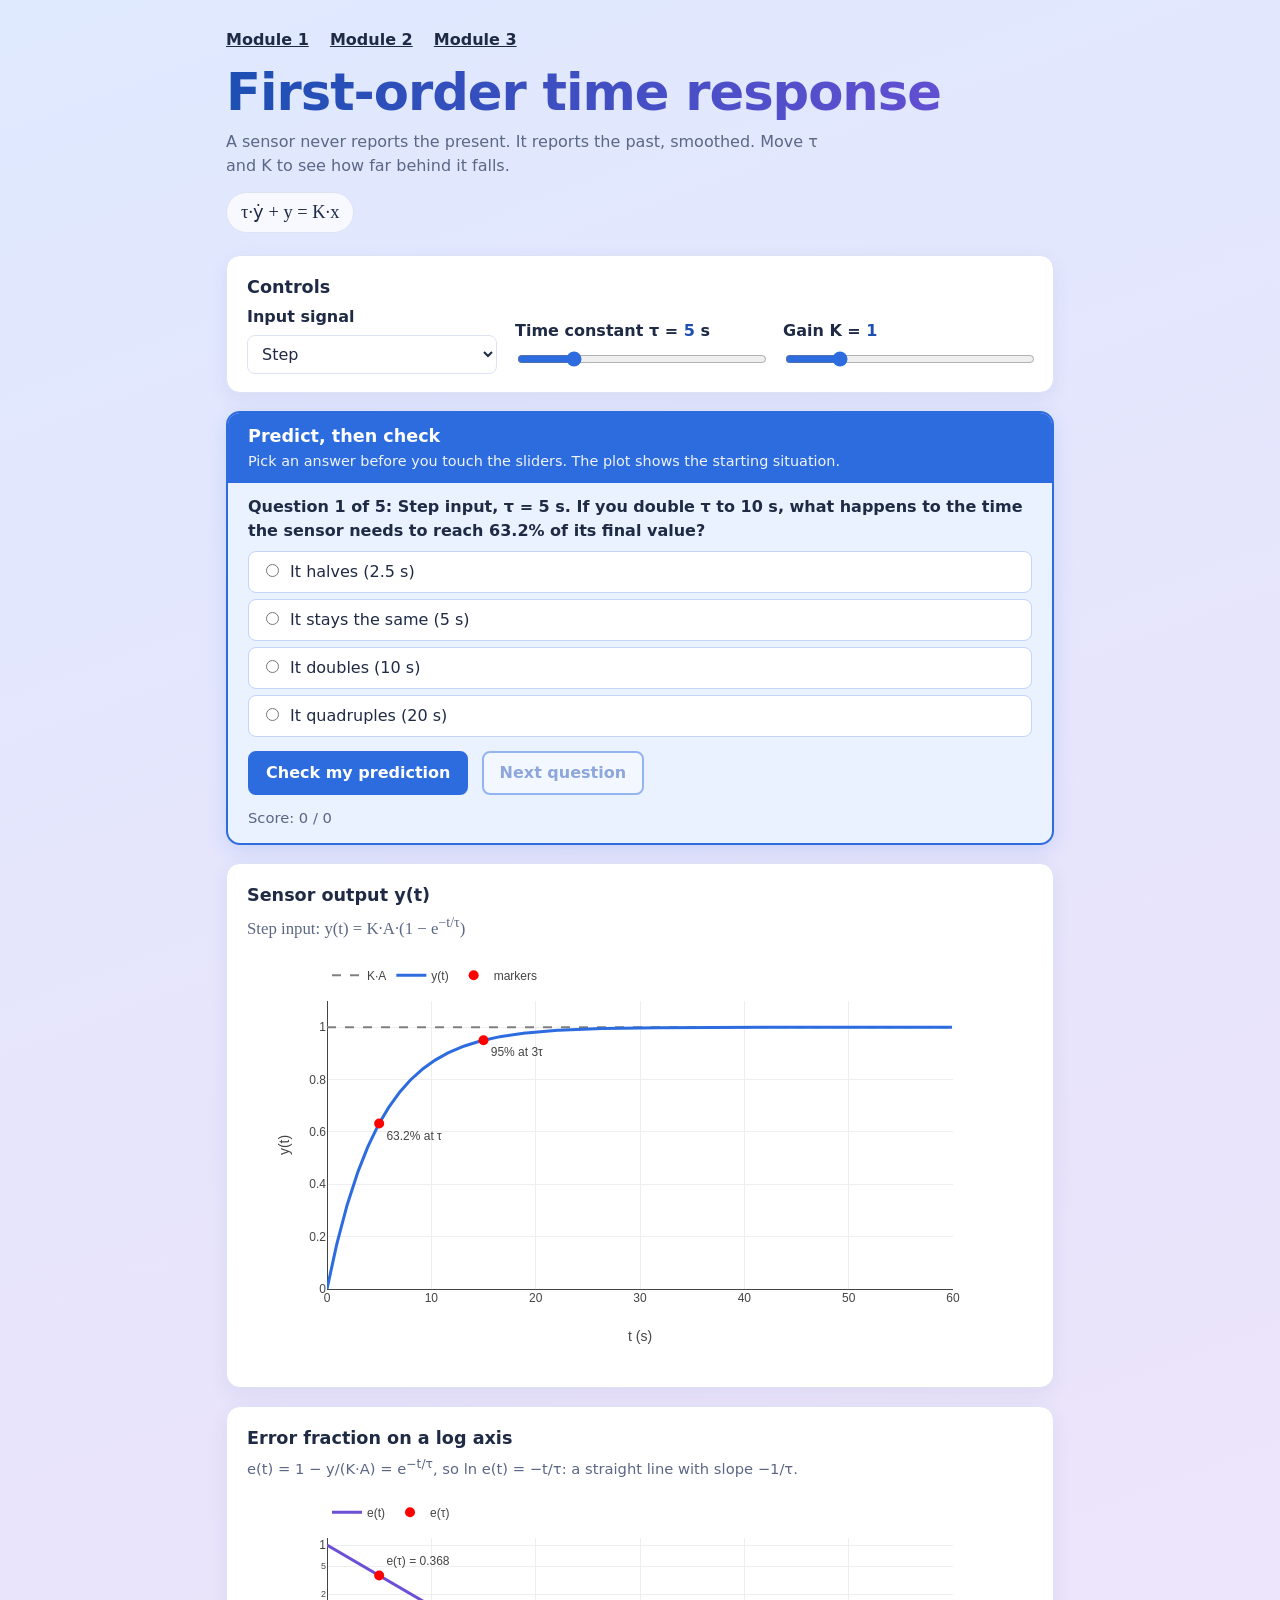
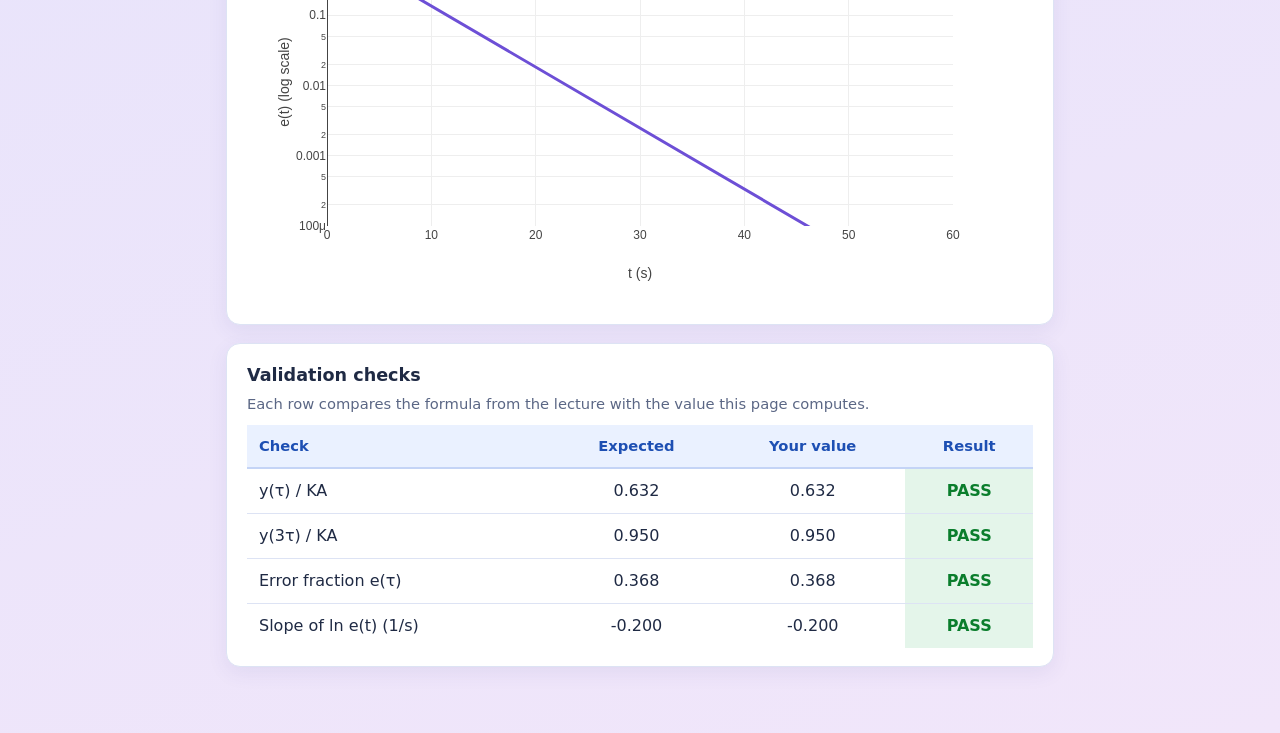
==== commit 5db0ca69: "Add second-order response and state-space module" ====
--- a/index.html
+++ b/index.html
@@ -1,1158 +1,541 @@
-
 <!DOCTYPE html>
 <html lang="en">
 <head>
-<meta charset="UTF-8">
-<meta name="viewport" content="width=device-width, initial-scale=1.0">
-<title>Dynamic Characteristics Toolkit</title>
-
-<script src="https://cdn.plot.ly/plotly-3.0.1.min.js"></script>
-
-<style>
-:root {
-  --primary: #2563eb;
-  --dark: #172033;
-  --light: #f4f7fb;
-  --border: #dce3ee;
-  --green: #15803d;
-  --red: #b91c1c;
-}
-* { box-sizing: border-box; }
-body {
-  margin: 0;
-  font-family: Arial, Helvetica, sans-serif;
-  background: var(--light);
-  color: var(--dark);
-  line-height: 1.6;
-}
-header {
-  background: linear-gradient(120deg, #172554, #2563eb);
-  color: white;
-  padding: 32px 18px;
-  text-align: center;
-}
-header h1 { margin: 0 0 8px; }
-header p { margin: 0; }
-nav {
-  display: flex;
-  flex-wrap: wrap;
-  justify-content: center;
-  gap: 8px;
-  background: white;
-  padding: 14px;
-  border-bottom: 1px solid var(--border);
-  position: sticky;
-  top: 0;
-  z-index: 10;
-}
-nav button {
-  background: white;
-  color: var(--primary);
-  border: 1px solid var(--primary);
-}
-nav button.active, nav button:hover {
-  background: var(--primary);
-  color: white;
-}
-main {
-  max-width: 1200px;
-  margin: 24px auto;
-  padding: 0 16px;
-}
-.module {
-  display: none;
-  background: white;
-  border: 1px solid var(--border);
-  border-radius: 14px;
-  padding: 24px;
-  margin-bottom: 24px;
-  box-shadow: 0 4px 14px #1720330b;
-}
-.module.active { display: block; }
-h2 { margin-top: 0; }
-h3 { margin-top: 24px; }
-.grid {
-  display: grid;
-  grid-template-columns: repeat(auto-fit, minmax(220px, 1fr));
-  gap: 16px;
-}
-.panel {
-  background: #f8fafc;
-  border: 1px solid var(--border);
-  border-radius: 10px;
-  padding: 16px;
-  min-width: 0;
-}
-.control { margin-bottom: 14px; }
-label {
-  display: block;
-  font-weight: bold;
-  margin-bottom: 5px;
-}
-input[type="range"] { width: 100%; }
-input[type="number"], select {
-  width: 100%;
-  padding: 9px;
-  border: 1px solid #b9c5d6;
-  border-radius: 7px;
-  background: white;
-}
-button {
-  border: 0;
-  border-radius: 7px;
-  padding: 10px 15px;
-  cursor: pointer;
-  font-weight: bold;
-  background: var(--primary);
-  color: white;
-}
-button.secondary {
-  background: #e7edf8;
-  color: #172554;
-}
-button:hover { opacity: .9; }
-.plot {
-  width: 100%;
-  min-height: 330px;
-}
-.metric {
-  background: white;
-  border: 1px solid var(--border);
-  border-radius: 8px;
-  padding: 12px;
-}
-.metric .value {
-  font-size: 1.3rem;
-  font-weight: bold;
-  color: var(--primary);
-  overflow-wrap: anywhere;
-}
-.muted { color: #596579; font-size: .94rem; }
-.result {
-  margin-top: 12px;
-  padding: 10px;
-  border-radius: 7px;
-  background: #eff6ff;
-}
-.good { color: var(--green); font-weight: bold; }
-.bad { color: var(--red); font-weight: bold; }
-.equation {
-  background: #eff6ff;
-  padding: 12px;
-  border-radius: 8px;
-  overflow-wrap: anywhere;
-}
-footer {
-  text-align: center;
-  padding: 24px;
-  color: #64748b;
-}
-hr { border: 0; border-top: 1px solid var(--border); margin: 24px 0; }
-@media (max-width: 600px) {
-  .module { padding: 15px; }
-  header { padding: 25px 14px; }
-  .plot { min-height: 280px; }
-}
-</style>
+  <meta charset="UTF-8">
+  <meta name="viewport" content="width=device-width, initial-scale=1">
+  <title>Module 1 - First-order time response</title>
+  <script src="https://cdn.plot.ly/plotly-2.35.2.min.js"></script>
+  <style>
+    :root {
+      --ink: #1f2a44;
+      --muted: #5b6785;
+      --blue: #2d6cdf;
+      --blue-deep: #1d4fb3;
+      --violet: #6d4fd6;
+      --card: #ffffff;
+      --line: #dde3f4;
+      --tint: #eaf1ff;
+      --good: #0a7d2c;
+      --good-bg: #e4f5ea;
+      --bad: #b3261e;
+      --bad-bg: #fbe7e5;
+    }
+    * { box-sizing: border-box; }
+    html { background: #e9e4fb; }
+    body {
+      margin: 0;
+      font-family: "Segoe UI", system-ui, -apple-system, Roboto, Arial, sans-serif;
+      color: var(--ink);
+      line-height: 1.5;
+      background: linear-gradient(160deg, #dfe9ff 0%, #e9e4fb 55%, #f1e6fa 100%);
+      min-height: 100vh;
+    }
+    .nav { margin-bottom: 14px; }
+    .nav a { color: inherit; font-weight: 600; margin-right: 16px; }
+    .page { max-width: 860px; margin: 0 auto; padding: 28px 16px 48px; }
+
+    /* ---------- title ---------- */
+    .hero { margin: 8px 0 22px; }
+    .hero h1 {
+      margin: 0 0 10px;
+      font-size: clamp(2rem, 6.5vw, 3.2rem);
+      line-height: 1.05;
+      letter-spacing: -0.02em;
+      font-weight: 800;
+      background: linear-gradient(90deg, var(--blue-deep), var(--violet));
+      -webkit-background-clip: text;
+      background-clip: text;
+      color: transparent;
+    }
+    .hero p { margin: 0; color: var(--muted); max-width: 60ch; }
+    .model {
+      display: inline-block;
+      margin-top: 14px;
+      padding: 6px 14px;
+      border-radius: 999px;
+      background: rgba(255, 255, 255, 0.75);
+      border: 1px solid var(--line);
+      font-family: "Cambria Math", "STIX Two Math", Georgia, serif;
+      font-size: 1.15rem;
+    }
+
+    /* ---------- cards ---------- */
+    .card {
+      background: var(--card);
+      border: 1px solid var(--line);
+      border-radius: 14px;
+      padding: 18px 20px;
+      margin: 0 0 18px;
+      box-shadow: 0 6px 20px rgba(60, 70, 140, 0.08);
+    }
+    .card h2 { margin: 0 0 4px; font-size: 1.1rem; }
+    .card .hint { margin: 0 0 10px; color: var(--muted); font-size: 0.92rem; }
+    #eq { margin: 0 0 8px; color: var(--muted); font-family: "Cambria Math", "STIX Two Math", Georgia, serif; font-size: 1.05rem; }
+
+    /* ---------- controls ---------- */
+    .controls { display: grid; grid-template-columns: 1fr 1fr 1fr; gap: 18px; align-items: end; }
+    .control label { display: block; font-weight: 600; margin-bottom: 6px; }
+    .control label span { color: var(--blue-deep); font-variant-numeric: tabular-nums; }
+    input[type=range] { width: 100%; accent-color: var(--blue); }
+    select {
+      width: 100%; font: inherit; padding: 8px 10px;
+      border: 1px solid var(--line); border-radius: 8px; background: #fff; color: var(--ink);
+    }
+    :focus-visible { outline: 3px solid #9db8f2; outline-offset: 2px; }
+
+    /* ---------- predict, then check ---------- */
+    #predictBox {
+      background: var(--tint);
+      border: 2px solid var(--blue);
+      border-radius: 14px;
+      padding: 0 0 14px;
+      margin: 0 0 18px;
+      overflow: hidden;
+      box-shadow: 0 6px 20px rgba(45, 108, 223, 0.15);
+    }
+    #predictBox .bar {
+      background: var(--blue);
+      color: #fff;
+      padding: 10px 20px;
+      margin-bottom: 12px;
+    }
+    #predictBox .bar h2 { margin: 0; font-size: 1.1rem; }
+    #predictBox .bar p { margin: 2px 0 0; font-size: 0.9rem; opacity: 0.92; }
+    #predictBox .body { padding: 0 20px; }
+    #pQuestion { margin: 0 0 8px; font-weight: 600; }
+    label.opt {
+      display: block; margin: 6px 0; padding: 8px 12px;
+      background: #fff; border: 1px solid #c4d4f6; border-radius: 8px; cursor: pointer;
+    }
+    label.opt:hover { border-color: var(--blue); }
+    label.opt:has(input:checked) { border-color: var(--blue); background: #dbe7ff; }
+    label.opt input { margin-right: 6px; accent-color: var(--blue); }
+    button {
+      font: inherit; font-weight: 600; padding: 8px 16px; margin: 8px 8px 4px 0;
+      border-radius: 8px; border: 2px solid var(--blue); cursor: pointer;
+    }
+    #pCheck { background: var(--blue); color: #fff; }
+    #pCheck:hover:not(:disabled) { background: var(--blue-deep); border-color: var(--blue-deep); }
+    #pNext { background: #fff; color: var(--blue-deep); }
+    button:disabled { opacity: 0.45; cursor: not-allowed; }
+    #pFeedback { font-weight: 600; margin: 8px 0 4px; }
+    #pScore { margin: 0; color: var(--muted); font-size: 0.92rem; }
+
+    /* ---------- plots (fixed height so Plotly never collapses or overlaps) ---------- */
+    #plot, #plotLog { width: 100%; height: 420px; }
+    #logSection h2 + p { margin: 0 0 6px; color: var(--muted); font-size: 0.92rem; }
+
+    /* ---------- validation table ---------- */
+    .table-wrap { overflow-x: auto; }
+    table { border-collapse: separate; border-spacing: 0; width: 100%; font-variant-numeric: tabular-nums; }
+    th {
+      background: var(--tint); color: var(--blue-deep); text-align: center; font-size: 0.92rem;
+      padding: 10px 12px; border-bottom: 2px solid #c4d4f6; white-space: nowrap;
+    }
+    th:first-child, td:first-child { text-align: left; }
+    td { text-align: center; padding: 10px 12px; border-bottom: 1px solid var(--line); }
+    tbody tr:last-child td { border-bottom: none; }
+    td.pass { color: var(--good); background: var(--good-bg); font-weight: 700; }
+    td.fail { color: var(--bad); background: var(--bad-bg); font-weight: 700; }
+
+    /* ---------- phone ---------- */
+    @media (max-width: 640px) {
+      .page { padding: 18px 12px 36px; }
+      .card { padding: 14px 14px; }
+      .controls { grid-template-columns: 1fr; gap: 14px; }
+      #plot, #plotLog { height: 340px; }
+      #predictBox .bar, #predictBox .body { padding-left: 14px; padding-right: 14px; }
+      th, td { padding: 8px 8px; }
+    }
+  </style>
 </head>
-
 <body>
-<header>
-  <h1>Dynamic Characteristics Toolkit</h1>
-  <p>An Interactive Toolkit for Understanding Dynamic Systems</p>
-  <p class="muted" style="color:#dbeafe">
-    First-Order Systems · Frequency Response · Second-Order Systems · Sensor Challenge
-  </p>
-</header>
-
-<nav>
-  <button class="active" data-module="module1">Module 1: First Order</button>
-  <button data-module="module2">Module 2: Frequency Response</button>
-  <button data-module="module3">Module 3: Second Order</button>
-  <button data-module="module4">Module 4: Sensor Challenge</button>
-</nav>
-
-<main>
-
-<!-- MODULE 1 -->
-<section id="module1" class="module active">
-  <h2>Module 1: First-Order System</h2>
-  <p>
-    Explore the time response of a first-order system by changing its gain,
-    time constant, and input type.
-  </p>
-
-  <div class="equation">
-    <strong>Transfer function:</strong> G(s) = K / (τs + 1)
-    <br>
-    <strong>Step response:</strong> y(t) = KA(1 − e<sup>−t/τ</sup>)
-    <br>
-    <strong>Ramp response:</strong>
-    y(t) = KA[t − τ + τe<sup>−t/τ</sup>]
-  </div>
-
-  <div class="grid">
-    <div class="panel">
-      <h3>System Parameters</h3>
-
-      <div class="control">
-        <label for="m1K">Gain K: <span id="m1KVal">2.0</span></label>
-        <input id="m1K" type="range" min="0.1" max="5" step="0.1" value="2">
-      </div>
-
-      <div class="control">
-        <label for="m1Tau">Time Constant τ (s): <span id="m1TauVal">1.0</span></label>
-        <input id="m1Tau" type="range" min="0.1" max="5" step="0.1" value="1">
-      </div>
-
-      <div class="control">
-        <label for="m1A">Input Amplitude A</label>
-        <input id="m1A" type="number" min="0.1" max="10" step="0.1" value="1">
-      </div>
-
-      <div class="control">
-        <label for="m1Type">Input Type</label>
-        <select id="m1Type">
-          <option value="step">Step Input</option>
-          <option value="ramp">Ramp Input</option>
-        </select>
-      </div>
-
-      <button id="m1Update">Update Response</button>
-    </div>
-
-    <div class="panel">
-      <h3>Response Metrics</h3>
-      <div class="grid">
-        <div class="metric">
-          <div class="muted">Time Constant τ</div>
-          <div class="value" id="m1MetricTau">1.00 s</div>
+  <div class="page">
+
+    <nav class="nav" aria-label="Toolkit modules">
+      <a href="index.html" aria-current="page">Module 1</a>
+      <a href="module2.html">Module 2</a>
+      <a href="module3.html">Module 3</a>
+    </nav>
+
+    <header class="hero">
+      <h1>First-order time response</h1>
+      <p>A sensor never reports the present. It reports the past, smoothed. Move τ and K to see how far behind it falls.</p>
+      <div class="model">τ·ẏ + y = K·x</div>
+    </header>
+
+    <section class="card">
+      <h2>Controls</h2>
+      <div class="controls">
+        <div class="control">
+          <label for="inputType">Input signal</label>
+          <select id="inputType">
+            <option value="step">Step</option>
+            <option value="ramp">Ramp</option>
+          </select>
         </div>
-        <div class="metric">
-          <div class="muted">Time 3τ</div>
-          <div class="value" id="m1Metric3Tau">3.00 s</div>
+        <div class="control">
+          <label for="tau">Time constant τ = <span id="tauVal">10</span> s</label>
+          <input type="range" id="tau" min="1" max="20" step="0.5" value="10">
         </div>
-        <div class="metric">
-          <div class="muted">Final Step Value</div>
-          <div class="value" id="m1Final">2.00</div>
-        </div>
-        <div class="metric">
-          <div class="muted">Ramp Steady-State Lag</div>
-          <div class="value" id="m1Lag">2.00</div>
+        <div class="control">
+          <label for="gain">Gain K = <span id="gainVal">1</span></label>
+          <input type="range" id="gain" min="0.5" max="3" step="0.1" value="1">
         </div>
       </div>
-      <p class="muted">
-        For a step input, the response reaches approximately 63.2% at τ
-        and 95.0% at 3τ. For a ramp input, the steady-state tracking error
-        is KAτ.
-      </p>
-    </div>
+    </section>
+
+    <section id="predictBox">
+      <div class="bar">
+        <h2>Predict, then check</h2>
+        <p>Pick an answer before you touch the sliders. The plot shows the starting situation.</p>
+      </div>
+      <div class="body">
+        <p id="pQuestion"></p>
+        <div id="pOptions"></div>
+        <button id="pCheck">Check my prediction</button>
+        <button id="pNext">Next question</button>
+        <p id="pFeedback"></p>
+        <p id="pScore">Score: 0 / 0</p>
+      </div>
+    </section>
+
+    <section class="card">
+      <h2>Sensor output y(t)</h2>
+      <p id="eq"></p>
+      <div id="plot"></div>
+    </section>
+
+    <section class="card" id="logSection">
+      <h2>Error fraction on a log axis</h2>
+      <p>e(t) = 1 − y/(K·A) = e<sup>−t/τ</sup>, so ln e(t) = −t/τ: a straight line with slope −1/τ.</p>
+      <div id="plotLog"></div>
+    </section>
+
+    <section class="card">
+      <h2>Validation checks</h2>
+      <p class="hint">Each row compares the formula from the lecture with the value this page computes.</p>
+      <div class="table-wrap">
+        <table>
+          <thead>
+            <tr><th>Check</th><th>Expected</th><th>Your value</th><th>Result</th></tr>
+          </thead>
+          <tbody id="checkBody"></tbody>
+        </table>
+      </div>
+    </section>
+
   </div>
 
-  <h3>System Response</h3>
-  <div id="m1Response" class="plot"></div>
-
-  <h3>Logarithmic Error Plot</h3>
-  <p class="muted">
-    For a step input, e(t) = 1 − y(t)/KA = e<sup>−t/τ</sup>.
-    Therefore, ln(e) = −t/τ and the slope is −1/τ.
-  </p>
-  <div id="m1Error" class="plot"></div>
-
-  <hr>
-  <h3>Prediction and Validation</h3>
-  <p>Predict the percentage of the final step response reached at time τ.</p>
-
-  <div class="grid">
-    <div class="panel">
-      <label for="m1Prediction">Your prediction (%)</label>
-      <input id="m1Prediction" type="number" min="0" max="100" step="0.1" placeholder="For example, 63.2">
-      <button id="m1Check" style="margin-top:10px">Check Prediction</button>
-      <div id="m1PredictionResult" class="result" aria-live="polite">
-        Enter a prediction and check your answer.
-      </div>
-    </div>
-    <div class="panel">
-      <h3>Validation Checks</h3>
-      <p id="m1CheckTau"></p>
-      <p id="m1Check3Tau"></p>
-      <p id="m1CheckSlope"></p>
-    </div>
-  </div>
-</section>
-
-<!-- MODULE 2 -->
-<section id="module2" class="module">
-  <h2>Module 2: Frequency Response</h2>
-  <p>
-    Study how a first-order system changes the amplitude and phase of a
-    sinusoidal input at different frequencies.
-  </p>
-
-  <div class="equation">
-    <strong>Magnitude:</strong>
-     M(ω) = 1 / √(1 + (ωτ)²) &nbsp;(output amplitude = K·A·M)
-    <br>
-    <strong>Phase:</strong>
-    φ(ω) = −tan<sup>−1</sup>(ωτ)
-    <br>
-    <strong>Cutoff frequency:</strong> ω<sub>c</sub> = 1/τ rad/s
-  </div>
-
-  <div class="grid">
-    <div class="panel">
-      <h3>Parameters</h3>
-           <div class="control">
-        <label for="m2KSlider">Gain K</label>
-        <input id="m2KSlider" type="range" min="0.1" max="10" step="0.1" value="1">
-        <input id="m2K" type="number" min="0.1" max="10" step="0.1" value="1">
-      </div>
-      <div class="control">
-        <label for="m2TauSlider">Time Constant τ (s) <span class="muted">(log slider)</span></label>
-        <input id="m2TauSlider" type="range" min="0" max="1000" step="1" value="660">
-        <input id="m2Tau" type="number" min="0.0001" max="10" step="any" value="0.2">
-      </div>
-      <div class="control">
-        <label for="m2OmegaSlider">Input Angular Frequency ω (rad/s) <span class="muted">(log slider)</span></label>
-        <input id="m2OmegaSlider" type="range" min="0" max="1000" step="1" value="460">
-        <input id="m2Omega" type="number" min="0.01" max="1000" step="any" value="2">
-      </div>
-      <div class="control">
-        <label for="m2ASlider">Input Amplitude A</label>
-        <input id="m2ASlider" type="range" min="0.1" max="10" step="0.1" value="1">
-        <input id="m2A" type="number" min="0.1" max="10" step="0.1" value="1">
-      </div>
-
-      <button id="m2Update">Calculate Frequency Response</button>
-    </div>
-
-    <div class="panel">
-      <h3>Calculated Results</h3>
-      <div class="grid">
-        <div class="metric">
-          <div class="muted">Magnitude Ratio M</div>
-          <div class="value" id="m2Magnitude">0.9285</div>
-        </div>
-        <div class="metric">
-          <div class="muted">Phase Lag</div>
-          <div class="value" id="m2Phase">21.80°</div>
-        </div>
-        <div class="metric">
-          <div class="muted">Output Amplitude</div>
-          <div class="value" id="m2OutputAmp">0.9285</div>
-        </div>
-        <div class="metric">
-          <div class="muted">Cutoff Frequency</div>
-          <div class="value" id="m2Cutoff">5.00 rad/s</div>
-        </div>
-        <div class="metric">
-          <div class="muted">Dynamic Error δ = M − 1</div>
-          <div class="value" id="m2Error">-7.15%</div>
-        </div>
-      </div>
-      <p class="muted">
-        The dynamic error is δ = M − 1 (negative means the sensor reads low).
-        At the cutoff frequency, M = 1/√2 ≈ 0.707.
-      </p>
-    </div>
-  </div>
-
-  <h3>Input and Output Sinusoids</h3>
-  <div id="m2Signals" class="plot"></div>
-
-  <h3>Bode Plots</h3>
-  <div id="m2BodeMag" class="plot"></div>
-  <div id="m2BodePhase" class="plot"></div>
-
-  <h3>Design Check: Maximum Time Constant</h3>
-  <div class="panel">
-    <p>
-      Find the maximum τ for a normalized amplitude error no greater than 5%
-      at an input frequency of 100 Hz.
-    </p>
-    <p class="equation">
-      M/K ≥ 0.95
-      &nbsp; ⇒ &nbsp;
-      τ ≤ √(1/0.95² − 1) / (2πf)
-    </p>
-    <button id="m2Design">Calculate Design Limit</button>
-    <div id="m2DesignResult" class="result" aria-live="polite"></div>
-  </div>
-</section>
-
-<!-- MODULE 3 -->
-<section id="module3" class="module">
-  <h2>Module 3: Second-Order Systems</h2>
-  <p>
-    Compare underdamped, critically damped, and overdamped systems.
-  </p>
-
-  <div class="equation">
-    <strong>Transfer function:</strong>
-    G(s) = Kω<sub>n</sub>² /
-    (s² + 2ζω<sub>n</sub>s + ω<sub>n</sub>²)
-    <br>
-    <strong>Poles:</strong>
-    s = −ζω<sub>n</sub> ± ω<sub>n</sub>√(ζ² − 1)
-  </div>
-
-  <div class="grid">
-    <div class="panel">
-      <h3>System Parameters</h3>
-      <div class="control">
-        <label for="m3K">Gain K</label>
-        <input id="m3K" type="number" min="0.1" max="10" step="0.1" value="1">
-      </div>
-      <div class="control">
-        <label for="m3Wn">Natural Frequency ωn (rad/s)</label>
-        <input id="m3Wn" type="number" min="0.1" max="30" step="0.1" value="4">
-      </div>
-      <div class="control">
-        <label for="m3Zeta">Damping Ratio ζ</label>
-        <input id="m3Zeta" type="number" min="0" max="3" step="0.05" value="0.5">
-      </div>
-      <button id="m3Update">Update Second-Order Response</button>
-      <p class="muted">
-        ζ &lt; 1: underdamped; ζ = 1: critically damped; ζ &gt; 1: overdamped.
-      </p>
-    </div>
-
-    <div class="panel">
-      <h3>Response Metrics</h3>
-      <div class="grid">
-        <div class="metric">
-          <div class="muted">Rise Time (10–90%)</div>
-          <div class="value" id="m3Rise">—</div>
-        </div>
-        <div class="metric">
-          <div class="muted">Peak Time</div>
-          <div class="value" id="m3PeakTime">—</div>
-        </div>
-        <div class="metric">
-          <div class="muted">Overshoot</div>
-          <div class="value" id="m3Overshoot">—</div>
-        </div>
-        <div class="metric">
-          <div class="muted">Settling Time (2%)</div>
-          <div class="value" id="m3Settling">—</div>
-        </div>
-      </div>
-      <h3>Poles</h3>
-      <div id="m3Poles" class="result"></div>
-      <div id="m3Type" class="result"></div>
-    </div>
-  </div>
-
-  <h3>Step Response Comparison</h3>
-  <div id="m3Response" class="plot"></div>
-
-  <h3>Selected System: Phase Plane</h3>
-  <p class="muted">
-    The phase plane shows output position y(t) against its velocity dy/dt.
-  </p>
-  <div id="m3PhasePlane" class="plot"></div>
-
-  <hr>
-  <h3>Mass-Spring-Damper State-Space Model</h3>
-  <p class="equation">
-    x₁' = x₂
-    <br>
-    x₂' = −(k/m)x₁ − (b/m)x₂ + (1/m)u
-    <br>
-    A = [[0, 1], [−k/m, −b/m]]
-    <br>
-    B = [[0], [1/m]]
-  </p>
-  <div class="grid">
-    <div class="panel">
-      <div class="control">
-        <label for="m3Mass">Mass m (kg)</label>
-        <input id="m3Mass" type="number" min="0.1" step="0.1" value="1">
-      </div>
-      <div class="control">
-        <label for="m3Damping">Damping b (N·s/m)</label>
-        <input id="m3Damping" type="number" min="0" step="0.1" value="2">
-      </div>
-      <div class="control">
-        <label for="m3Spring">Spring Constant k (N/m)</label>
-        <input id="m3Spring" type="number" min="0.1" step="0.1" value="4">
-      </div>
-      <button id="m3StateCalc">Calculate State-Space Eigenvalues</button>
-    </div>
-    <div class="panel">
-      <h3>State-Space Results</h3>
-      <div id="m3Matrix" class="result"></div>
-      <div id="m3Eigen" class="result"></div>
-    </div>
-  </div>
-</section>
-
-<!-- MODULE 4 -->
-<section id="module4" class="module">
-  <h2>Module 4: Sensor Challenge</h2>
-  <p>
-    Estimate the gain K and time constant τ of a hidden first-order sensor.
-    The measured response includes noise.
-  </p>
-
-  <div class="equation">
-    y(t) = KA(1 − e<sup>−t/τ</sup>) + noise
-  </div>
-
-  <div class="grid">
-    <div class="panel">
-      <h3>Sensor Measurement</h3>
-      <p class="muted">
-        The true parameters are hidden until you reveal the answer.
-        Use the noisy response to estimate them.
-      </p>
-      <div id="m4Plot" class="plot"></div>
-      <button id="m4New" class="secondary">New Sensor</button>
-      <button id="m4Reveal" class="secondary">Reveal Answer</button>
-    </div>
-
-    <div class="panel">
-      <h3>Your Estimate</h3>
-      <div class="control">
-        <label for="m4GuessK">Estimated Gain K</label>
-        <input id="m4GuessK" type="number" min="0.1" max="5" step="0.05" value="1">
-      </div>
-      <div class="control">
-        <label for="m4GuessTau">Estimated Time Constant τ (s)</label>
-        <input id="m4GuessTau" type="number" min="0.1" max="5" step="0.05" value="1">
-      </div>
-      <button id="m4Submit">Check My Estimate</button>
-      <div id="m4Result" class="result" aria-live="polite">
-        Submit your estimates to see your score.
-      </div>
-      <hr>
-      <h3>Score</h3>
-      <div class="metric">
-        <div class="muted">Total Points</div>
-        <div class="value" id="m4Score">0</div>
-      </div>
-      <p class="muted">
-        You earn 10 points for each parameter estimated within 10% of its
-        true value. Each sensor can be scored once.
-      </p>
-    </div>
-  </div>
-</section>
-
-</main>
-
-<footer>
-  Dynamic Characteristics Toolkit · Interactive Engineering Learning Tool
-</footer>
-
-<script>
-"use strict";
-
-/* GENERAL HELPERS */
-function numberValue(id, fallback, min, max) {
-  const raw = document.getElementById(id).value;
-  const n = Number(raw);
-  if (raw.trim() === "" || !Number.isFinite(n)) return fallback;
-  return Math.min(max, Math.max(min, n));
-}
-
-function fmt(value, digits = 3) {
-  if (!Number.isFinite(value)) return "—";
-  return value.toFixed(digits);
-}
-
-function makeTime(end, count = 301) {
-  return Array.from({ length: count }, (_, i) => end * i / (count - 1));
-}
-
-function showPlot(id, data, layout) {
-  Plotly.react(id, data, {
-    paper_bgcolor: "white",
-    plot_bgcolor: "white",
-    font: { family: "Arial, sans-serif", color: "#172033" },
-    margin: { t: 55, r: 25, b: 55, l: 65 },
-    ...layout
-  }, { responsive: true, displaylogo: false });
-}
-
-/* NAVIGATION */
-document.querySelectorAll("nav button").forEach(button => {
-  button.addEventListener("click", () => {
-    document.querySelectorAll("nav button").forEach(b => b.classList.remove("active"));
-    document.querySelectorAll(".module").forEach(m => m.classList.remove("active"));
-    button.classList.add("active");
-    document.getElementById(button.dataset.module).classList.add("active");
-
-    setTimeout(() => {
-      document.querySelectorAll(".module.active .plot").forEach(plot => {
-        if (plot.data) Plotly.Plots.resize(plot);
+  <script>
+    let K = 1;
+    const A_STEP = 1;     // step size
+    const A_RAMP = 0.1;   // ramp slope (units per second)
+    const TMAX = 60;
+
+    // Closed-form responses
+    function stepResp(t, tau, A) {
+      return K * A * (1 - Math.exp(-t / tau));
+    }
+    function rampResp(t, tau, A) {
+      return K * A * (t - tau + tau * Math.exp(-t / tau));
+    }
+
+    function draw() {
+      const mode = document.getElementById('inputType').value;
+      const tau = parseFloat(document.getElementById('tau').value);
+      document.getElementById('tauVal').textContent = tau;
+
+      K = parseFloat(document.getElementById('gain').value);
+      document.getElementById('gainVal').textContent = K;
+
+      if (mode === 'step') {
+        document.getElementById('eq').innerHTML =
+          'Step input: y(t) = K·A·(1 − e<sup>−t/τ</sup>)';
+        drawStep(tau);
+        document.getElementById('logSection').style.display = 'block';
+        drawLog(tau);
+      } else {
+        document.getElementById('eq').innerHTML =
+          'Ramp input x(t) = A·t: y(t) = K·A·(t − τ + τ·e<sup>−t/τ</sup>)';
+        drawRamp(tau);
+        document.getElementById('logSection').style.display = 'none';
+      }
+      updateChecks(mode, tau);
+    }
+
+    function drawStep(tau) {
+      const A = A_STEP;
+      const t = [];
+      const out = [];
+      for (let x = 0; x <= TMAX; x += 0.1) {
+        t.push(x);
+        out.push(stepResp(x, tau, A));
+      }
+
+      const curve = { x: t, y: out, mode: 'lines', name: 'y(t)', line: { width: 3, color: '#2d6cdf' } };
+
+      const markers = {
+        x: [tau, 3 * tau],
+        y: [stepResp(tau, tau, A), stepResp(3 * tau, tau, A)],
+        mode: 'markers+text',
+        name: 'markers',
+        text: ['63.2% at τ', '95% at 3τ'],
+        textposition: 'bottom right',
+        marker: { size: 10, color: 'red' }
+      };
+
+      const final = {
+        x: [0, TMAX], y: [K * A, K * A],
+        mode: 'lines', name: 'K·A',
+        line: { dash: 'dash', color: 'gray' }
+      };
+
+      const layout = {
+        xaxis: { title: 't (s)', range: [0, TMAX] },
+        yaxis: { title: 'y(t)', range: [0, 1.1 * K * A] },
+        margin: { t: 40 },
+        legend: { orientation: 'h', y: 1.14 }
+      };
+
+      Plotly.react('plot', [final, curve, markers], layout, { responsive: true, displayModeBar: false });
+    }
+
+    function drawRamp(tau) {
+      const A = A_RAMP;
+      const t = [];
+      const out = [];
+      for (let x = 0; x <= TMAX; x += 0.1) {
+        t.push(x);
+        out.push(rampResp(x, tau, A));
+      }
+
+      const curve = { x: t, y: out, mode: 'lines', name: 'y(t) (sensor)', line: { width: 3, color: '#2d6cdf' } };
+
+      // Ideal output: the sensor with no delay would follow K*A*t
+      const ideal = {
+        x: [0, TMAX], y: [0, K * A * TMAX],
+        mode: 'lines', name: 'ideal K·x(t)',
+        line: { dash: 'dash', color: 'gray' }
+      };
+
+      // Measure the lag and the error at the end of the plot (t = TMAX)
+      const t0 = TMAX;
+      const yv = rampResp(t0, tau, A);            // sensor reading at t0
+      const yi = K * A * t0;                      // ideal reading at t0
+      const tIdeal = yv / (K * A);                // when the ideal line had this value
+      const lagVal = t0 - tIdeal;                 // horizontal gap (seconds)
+      const errVal = yi - yv;                     // vertical gap (output units)
+
+      const lagLine = {
+        x: [tIdeal, (tIdeal + t0) / 2, t0], y: [yv, yv, yv],
+        mode: 'lines', name: 'lag = ' + lagVal.toFixed(1) + ' s',
+        line: { color: 'green', width: 3 }
+      };
+
+      const errLine = {
+        x: [t0, t0, t0], y: [yv, (yv + yi) / 2, yi],
+        mode: 'lines', name: 'steady-state error = ' + errVal.toFixed(2),
+        line: { color: 'red', width: 3 }
+      };
+
+      const layout = {
+        xaxis: { title: 't (s)', range: [0, TMAX] },
+        yaxis: { title: 'y(t)', range: [0, 1.1 * K * A * TMAX] },
+        margin: { t: 40 },
+        legend: { orientation: 'h', y: 1.14 }
+      };
+
+      Plotly.react('plot', [ideal, curve, lagLine, errLine], layout, { responsive: true, displayModeBar: false });
+    }
+
+    function drawLog(tau) {
+      const A = A_STEP;
+      const t = [];
+      const e = [];
+      for (let x = 0; x <= TMAX; x += 0.1) {
+        const ef = 1 - stepResp(x, tau, A) / (K * A);   // error fraction
+        if (ef > 1e-6) { t.push(x); e.push(ef); }       // skip values too tiny for a log axis
+      }
+
+      const line = { x: t, y: e, mode: 'lines', name: 'e(t)', line: { width: 3, color: '#6d4fd6' } };
+
+      const mark = {
+        x: [tau], y: [1 - stepResp(tau, tau, A) / (K * A)],
+        mode: 'markers+text', name: 'e(τ)',
+        text: ['e(τ) = 0.368'], textposition: 'top right',
+        marker: { size: 10, color: 'red' }
+      };
+
+      const layout = {
+        xaxis: { title: 't (s)', range: [0, TMAX] },
+        yaxis: { title: 'e(t) (log scale)', type: 'log', range: [-4, 0.1] },
+        margin: { t: 40 },
+        legend: { orientation: 'h', y: 1.14 }
+      };
+
+      Plotly.react('plotLog', [line, mark], layout, { responsive: true, displayModeBar: false });
+    }
+
+    function updateChecks(mode, tau) {
+      let tests;
+      if (mode === 'step') {
+        const A = A_STEP;
+        tests = [
+          { name: 'y(τ) / KA', expected: 0.632, value: stepResp(tau, tau, A) / (K * A), tol: 0.001 },
+          { name: 'y(3τ) / KA', expected: 0.950, value: stepResp(3 * tau, tau, A) / (K * A), tol: 0.001 },
+          { name: 'Error fraction e(τ)', expected: 0.368, value: 1 - stepResp(tau, tau, A) / (K * A), tol: 0.001 },
+          { name: 'Slope of ln e(t) (1/s)', expected: -1 / tau,
+            value: (Math.log(1 - stepResp(3 * tau, tau, A) / (K * A)) -
+                    Math.log(1 - stepResp(tau, tau, A) / (K * A))) / (2 * tau),
+            tol: 0.001 }
+        ];
+      } else {
+        // "Steady state" = after the transient has died. We evaluate at t = 10τ.
+        const A = A_RAMP;
+        const tc = 10 * tau;
+        const yv = rampResp(tc, tau, A);
+        tests = [
+          { name: 'Ramp lag time (s)', expected: tau, value: tc - yv / (K * A), tol: 0.01 },
+          { name: 'Steady-state error (K·A·τ)', expected: K * A * tau, value: K * A * tc - yv, tol: 0.01 }
+        ];
+      }
+      let html = '';
+      for (const c of tests) {
+        const ok = Math.abs(c.value - c.expected) < c.tol;
+        html += '<tr><td>' + c.name + '</td><td>' + c.expected.toFixed(3) +
+                '</td><td>' + c.value.toFixed(3) + '</td><td class="' +
+                (ok ? 'pass">PASS' : 'fail">FAIL') + '</td></tr>';
+      }
+      document.getElementById('checkBody').innerHTML = html;
+    }
+
+    document.getElementById('inputType').addEventListener('change', draw);
+    document.getElementById('tau').addEventListener('input', draw);
+    document.getElementById('gain').addEventListener('input', draw);
+
+    // ---------- Predict, then check ----------
+    // Each question: starting settings (before), settings applied on reveal (after),
+    // the options, the index of the correct option, and an explanation.
+    const QUESTIONS = [
+      {
+        mode: 'step', before: { tau: 5, K: 1 }, after: { tau: 10, K: 1 },
+        q: 'Step input, τ = 5 s. If you double τ to 10 s, what happens to the time the sensor needs to reach 63.2% of its final value?',
+        options: ['It halves (2.5 s)', 'It stays the same (5 s)', 'It doubles (10 s)', 'It quadruples (20 s)'],
+        correct: 2,
+        why: 'The 63.2% point is exactly at t = τ, so the time equals τ: 5 s becomes 10 s.'
+      },
+      {
+        mode: 'step', before: { tau: 10, K: 1 }, after: { tau: 10, K: 2 },
+        q: 'Step input, τ = 10 s, K = 1. If you double K to 2, what happens to the curve?',
+        options: [
+          'It rises twice as fast',
+          'The final value doubles, but the speed (τ) stays the same',
+          'Both the final value and the speed double',
+          'Nothing changes'
+        ],
+        correct: 1,
+        why: 'K sets the final value K·A. τ sets the speed. The 63.2% point is still at t = 10 s, but now it is 63.2% of a bigger final value.'
+      },
+      {
+        mode: 'step', before: { tau: 10, K: 1 }, after: { tau: 10, K: 1 },
+        q: 'Step input, τ = 10 s. You read the sensor at t = 30 s. How much of the final value has it reached?',
+        options: ['63.2%', '86.5%', '95%', '100%'],
+        correct: 2,
+        why: '30 s = 3τ, and 1 − e^(−3) = 0.95. Read it earlier than that and the reading is still wrong.'
+      },
+      {
+        mode: 'ramp', before: { tau: 5, K: 1 }, after: { tau: 10, K: 1 },
+        q: 'Ramp input, τ = 5 s. If you double τ to 10 s, what happens to the lag (the time delay behind the input)?',
+        options: ['It halves', 'It stays the same', 'It doubles', 'It quadruples'],
+        correct: 2,
+        why: 'For a ramp, the sensor lags the input by exactly τ seconds, so doubling τ doubles the lag.'
+      },
+      {
+        mode: 'ramp', before: { tau: 10, K: 1 }, after: { tau: 10, K: 2 },
+        q: 'Ramp input, τ = 10 s. If you double K, what happens to the lag and to the steady-state error?',
+        options: [
+          'Lag doubles, error doubles',
+          'Lag stays τ, error doubles',
+          'Lag stays τ, error stays the same',
+          'Lag doubles, error stays the same'
+        ],
+        correct: 1,
+        why: 'The lag is τ and does not depend on K. The error is K·A·τ, so it doubles with K.'
+      }
+    ];
+
+    let qIndex = 0;
+    let answered = false;
+    let asked = 0;
+    let score = 0;
+
+    // Put the page into a given state (mode + sliders) and redraw
+    function setControls(settings, mode) {
+      document.getElementById('inputType').value = mode;
+      document.getElementById('tau').value = settings.tau;
+      document.getElementById('gain').value = settings.K;
+      draw();
+    }
+
+    function showQuestion() {
+      const Q = QUESTIONS[qIndex];
+      answered = false;
+      setControls(Q.before, Q.mode);
+
+      document.getElementById('pQuestion').textContent =
+        'Question ' + (qIndex + 1) + ' of ' + QUESTIONS.length + ': ' + Q.q;
+
+      const box = document.getElementById('pOptions');
+      box.innerHTML = '';
+      Q.options.forEach(function (text, i) {
+        const label = document.createElement('label');
+        label.className = 'opt';
+        const radio = document.createElement('input');
+        radio.type = 'radio';
+        radio.name = 'pOpt';
+        radio.value = i;
+        label.appendChild(radio);
+        label.appendChild(document.createTextNode(' ' + text));
+        box.appendChild(label);
       });
-    }, 50);
-  });
-});
-
-/* MODULE 1: FIRST-ORDER RESPONSE */
-function updateModule1() {
-  const K = numberValue("m1K", 2, 0.1, 5);
-  const tau = numberValue("m1Tau", 1, 0.1, 5);
-  const A = numberValue("m1A", 1, 0.1, 10);
-  const type = document.getElementById("m1Type").value;
-  const finalValue = K * A;
-  const end = 5 * tau;
-  const t = makeTime(end);
-  const y = [];
-  const ideal = [];
-  const logError = [];
-  const logTimes = [];
-
-  document.getElementById("m1KVal").textContent = fmt(K, 1);
-  document.getElementById("m1TauVal").textContent = fmt(tau, 1);
-  document.getElementById("m1MetricTau").textContent = fmt(tau, 2) + " s";
-  document.getElementById("m1Metric3Tau").textContent = fmt(3 * tau, 2) + " s";
-  document.getElementById("m1Final").textContent = fmt(finalValue, 2);
-  document.getElementById("m1Lag").textContent = fmt(K * A * tau, 2);
-
-  t.forEach(time => {
-    if (type === "step") {
-      y.push(finalValue * (1 - Math.exp(-time / tau)));
-      ideal.push(finalValue);
-
-      if (time > 0) {
-        logTimes.push(time);
-        logError.push(-time / tau);
-      }
-    } else {
-      y.push(finalValue * (time - tau + tau * Math.exp(-time / tau)));
-      ideal.push(finalValue * time);
-    }
-  });
-
-  const responseData = [
-    {
-      x: t, y, type: "scatter", mode: "lines",
-      name: "System Output", line: { width: 3 }
-    },
-    {
-      x: t, y: ideal, type: "scatter", mode: "lines",
-      name: type === "step" ? "Final Value" : "Ideal Ramp Output",
-      line: { dash: "dash", width: 2 }
-    }
-  ];
-
-  if (type === "step") {
-    responseData.push({
-      x: [tau, 3 * tau],
-      y: [finalValue * (1 - Math.exp(-1)), finalValue * (1 - Math.exp(-3))],
-      type: "scatter", mode: "markers+text",
-      name: "Key Points",
-      text: ["63.2% at τ", "95.0% at 3τ"],
-      textposition: "top center",
-      marker: { size: 9 }
-    });
-  }
-
-  showPlot("m1Response", responseData, {
-    title: type === "step" ? "Step Response" : "Ramp Response",
-    xaxis: { title: "Time (s)", rangemode: "tozero" },
-    yaxis: { title: "Output" },
-    legend: { orientation: "h", y: -0.22 }
-  });
-
-  if (type === "step") {
-    showPlot("m1Error", [{
-      x: logTimes,
-      y: logError,
-      type: "scatter",
-      mode: "lines",
-      name: "ln(e)",
-      line: { width: 3 }
-    }], {
-      title: "Log Error Fraction vs Time",
-      xaxis: { title: "Time (s)" },
-      yaxis: { title: "ln(e)" },
-      annotations: [{
-        text: "Expected slope = −1/τ = " + fmt(-1 / tau, 3) + " s⁻¹",
-        xref: "paper", yref: "paper", x: 0.98, y: 0.95,
-        showarrow: false, xanchor: "right"
-      }]
-    });
-  } else {
-    showPlot("m1Error", [], {
-      title: "Log Error Fraction vs Time",
-      xaxis: { visible: false },
-      yaxis: { visible: false },
-      annotations: [{
-        text: "The logarithmic error plot is for a step input.",
-        showarrow: false, x: 0.5, y: 0.5,
-        xref: "paper", yref: "paper"
-      }]
-    });
-  }
-
-  document.getElementById("m1CheckTau").innerHTML =
-    type === "step"
-      ? "At τ: " + fmt(100 * (1 - Math.exp(-1)), 1) +
-        "% of final value. <span class='good'>Expected: 63.2%</span>"
-      : "Ramp response selected. Step-response checks are not applicable.";
-
-  document.getElementById("m1Check3Tau").innerHTML =
-    type === "step"
-      ? "At 3τ: " + fmt(100 * (1 - Math.exp(-3)), 1) +
-        "% of final value. <span class='good'>Expected: 95.0%</span>"
-      : "Ramp steady-state error: " + fmt(K * A * tau, 3);
-
-  document.getElementById("m1CheckSlope").innerHTML =
-    type === "step"
-      ? "Log-error slope: " + fmt(-1 / tau, 3) + " s⁻¹."
-      : "Ramp steady-state lag = KAτ = " + fmt(K * A * tau, 3) + ".";
-
-  document.getElementById("m1PredictionResult").textContent =
-    "Enter a prediction and check your answer.";
-}
-
-document.getElementById("m1Update").addEventListener("click", updateModule1);
-["m1K", "m1Tau", "m1A", "m1Type"].forEach(id => {
-  document.getElementById(id).addEventListener("input", updateModule1);
-});
-
-document.getElementById("m1Check").addEventListener("click", () => {
-  const type = document.getElementById("m1Type").value;
-  const guess = Number(document.getElementById("m1Prediction").value);
-  const result = document.getElementById("m1PredictionResult");
-
-  if (type !== "step") {
-    result.textContent = "Select Step Input to check the 63.2% prediction.";
-    return;
-  }
-  if (!Number.isFinite(guess) || guess < 0 || guess > 100) {
-    result.textContent = "Enter a valid percentage between 0 and 100.";
-    return;
-  }
-
-  const actual = 100 * (1 - Math.exp(-1));
-  const correct = Math.abs(guess - actual) <= 1;
-  result.innerHTML = (correct
-    ? "<span class='good'>Correct!</span> "
-    : "<span class='bad'>Not quite.</span> ") +
-    "The theoretical value at τ is " + fmt(actual, 2) + "%.";
-});
-
-/* MODULE 2: FREQUENCY RESPONSE */
-function updateModule2() {
-  const K = numberValue("m2K", 1, 0.1, 10);
-  const tau = numberValue("m2Tau", 0.2, 0.0001, 10);
-  const omega = numberValue("m2Omega", 2, 0.01, 1000);
-  const A = numberValue("m2A", 1, 0.1, 10);
-
-  const ratio = 1 / Math.sqrt(1 + (omega * tau) ** 2);
-  const magnitude = K * ratio;
-  const phase = -Math.atan(omega * tau);
-  const cutoff = 1 / tau;
-  const outputAmplitude = A * magnitude;
-  const error = (ratio - 1) * 100;
-
-  document.getElementById("m2Magnitude").textContent = fmt(ratio, 4);
-  document.getElementById("m2Phase").textContent = fmt(-phase * 180 / Math.PI, 2) + "° lag";
-  document.getElementById("m2OutputAmp").textContent = fmt(outputAmplitude, 4);
-  document.getElementById("m2Cutoff").textContent = fmt(cutoff, 3) + " rad/s";
-  document.getElementById("m2Error").textContent = fmt(error, 2) + "%";
-
-  const tEnd = 4 * 2 * Math.PI / omega;
-  const t = makeTime(tEnd, 500);
-  const input = t.map(time => A * Math.sin(omega * time));
-  const output = t.map(time => outputAmplitude * Math.sin(omega * time + phase));
-
-  showPlot("m2Signals", [
-    { x: t, y: input, mode: "lines", name: "Input", line: { width: 2 } },
-    { x: t, y: output, mode: "lines", name: "Output", line: { width: 3 } }
-  ], {
-    title: "Sinusoidal Input and Output",
-    xaxis: { title: "Time (s)" },
-    yaxis: { title: "Amplitude" },
-    legend: { orientation: "h", y: -0.22 }
-  });
-
-  // Bode range: 2 decades below and above the cutoff (and the current w)
-  const wLow = Math.min(cutoff, omega) / 100;
-  const wHigh = Math.max(cutoff, omega) * 100;
-  const frequencies = Array.from({ length: 301 }, (_, i) =>
-    wLow * (wHigh / wLow) ** (i / 300)
-  );
-  const magnitudeDb = frequencies.map(w =>
-    20 * Math.log10(1 / Math.sqrt(1 + (w * tau) ** 2))
-  );
-  const phaseDegrees = frequencies.map(w =>
-    -Math.atan(w * tau) * 180 / Math.PI
-  );
-
-  // values at the current input frequency (the moving dot)
-  const currentDb = 20 * Math.log10(ratio);
-  const currentPhaseDeg = phase * 180 / Math.PI;
-  const cutoffDb = 20 * Math.log10(1 / Math.SQRT2); // = -3.01 dB
-
-  showPlot("m2BodeMag", [
-    { x: frequencies, y: magnitudeDb, mode: "lines", name: "Magnitude" },
-    {
-      x: [cutoff, cutoff], y: [Math.min(...magnitudeDb), 0],
-      mode: "lines", name: "Cutoff line", line: { dash: "dash" }
-    },
-    {
-      x: [cutoff], y: [cutoffDb], mode: "markers+text",
-      name: "Cutoff (-3 dB)", text: ["-3 dB"], textposition: "top right",
-      marker: { size: 10, symbol: "diamond" }
-    },
-    {
-      x: [omega], y: [currentDb], mode: "markers",
-      name: "Current w", marker: { size: 12 }
-    }
-  ], {
-    title: "Bode Magnitude Plot",
-    xaxis: { title: "Angular Frequency ω (rad/s)", type: "log" },
-    yaxis: { title: "Magnitude (dB)" },
-    legend: { orientation: "h", y: -0.3 }
-  });
-
-  showPlot("m2BodePhase", [
-    { x: frequencies, y: phaseDegrees, mode: "lines", name: "Phase" },
-    {
-      x: [cutoff, cutoff], y: [-90, 0],
-      mode: "lines", name: "Cutoff line", line: { dash: "dash" }
-    },
-    {
-      x: [cutoff], y: [-45], mode: "markers+text",
-      name: "Cutoff (-45°)", text: ["-45°"], textposition: "top right",
-      marker: { size: 10, symbol: "diamond" }
-    },
-    {
-      x: [omega], y: [currentPhaseDeg], mode: "markers",
-      name: "Current w", marker: { size: 12 }
-    }
-  ], {
-    title: "Bode Phase Plot",
-    xaxis: { title: "Angular Frequency ω (rad/s)", type: "log" },
-    yaxis: { title: "Phase (degrees)", range: [-95, 5] },
-    legend: { orientation: "h", y: -0.3 }
-  });
-}
-
-document.getElementById("m2Update").addEventListener("click", updateModule2);
-["m2K", "m2Tau", "m2Omega", "m2A"].forEach(id => {
-  document.getElementById(id).addEventListener("change", updateModule2);
-});
-
-document.getElementById("m2Design").addEventListener("click", () => {
-  const f = 100;
-  const allowedRatio = 0.95;
-  const tauMax = Math.sqrt(1 / allowedRatio ** 2 - 1) / (2 * Math.PI * f);
-  const phaseAt50 = -Math.atan(2 * Math.PI * 50 * tauMax) * 180 / Math.PI;
-  document.getElementById("m2DesignResult").innerHTML =
-    "Maximum τ: <strong>" + fmt(tauMax * 1000, 3) +
-    " ms</strong><br>Phase lag at 50 Hz: <strong>" +
-    fmt(-phaseAt50, 2) + "°</strong>.";
-});
-
-/* MODULE 2: SLIDERS LINKED TO NUMBER BOXES */
-function linkSlider(sliderId, boxId, lo, hi, isLog) {
-  const slider = document.getElementById(sliderId);
-  const box = document.getElementById(boxId);
-
-  // move the slider to match the number in the box
-  function boxToSlider() {
-    const v = Math.min(hi, Math.max(lo, Number(box.value) || lo));
-    slider.value = isLog
-      ? (Math.log10(v) - Math.log10(lo)) / (Math.log10(hi) - Math.log10(lo)) * 1000
-      : v;
-  }
-
-  // slider moved -> update the box, then redraw
-  slider.addEventListener("input", () => {
-    if (isLog) {
-      const frac = slider.value / 1000;
-      const v = 10 ** (Math.log10(lo) + frac * (Math.log10(hi) - Math.log10(lo)));
-      box.value = Number(v.toPrecision(3));
-    } else {
-      box.value = slider.value;
-    }
-    updateModule2();
-  });
-
-  // number typed -> move the slider, then redraw
-  box.addEventListener("input", () => {
-    boxToSlider();
-    updateModule2();
-  });
-
-  boxToSlider();
-}
-
-linkSlider("m2KSlider", "m2K", 0.1, 10, false);
-linkSlider("m2TauSlider", "m2Tau", 0.0001, 10, true);
-linkSlider("m2OmegaSlider", "m2Omega", 0.01, 1000, true);
-linkSlider("m2ASlider", "m2A", 0.1, 10, false);
-
-/* MODULE 3: SECOND-ORDER RESPONSE */
-function secondOrderResponse(zeta, wn, K, t) {
-  const eps = 1e-9;
-  if (zeta < 1 - eps) {
-    const wd = wn * Math.sqrt(1 - zeta * zeta);
-    return K * (1 - Math.exp(-zeta * wn * t) *
-      (Math.cos(wd * t) +
-       (zeta / Math.sqrt(1 - zeta * zeta)) * Math.sin(wd * t)));
-  }
-  if (Math.abs(zeta - 1) <= eps) {
-    return K * (1 - Math.exp(-wn * t) * (1 + wn * t));
-  }
-  const root = Math.sqrt(zeta * zeta - 1);
-  const p1 = -wn * (zeta - root);
-  const p2 = -wn * (zeta + root);
-  return K * (1 + (p2 * Math.exp(p1 * t) -
-                    p1 * Math.exp(p2 * t)) / (p1 - p2));
-}
-
-function secondOrderVelocity(zeta, wn, K, t) {
-  const eps = 1e-9;
-  if (zeta < 1 - eps) {
-    const wd = wn * Math.sqrt(1 - zeta * zeta);
-    return K * wn * wn / wd * Math.exp(-zeta * wn * t) * Math.sin(wd * t);
-  }
-  if (Math.abs(zeta - 1) <= eps) {
-    return K * wn * wn * t * Math.exp(-wn * t);
-  }
-  const root = Math.sqrt(zeta * zeta - 1);
-  const p1 = -wn * (zeta - root);
-  const p2 = -wn * (zeta + root);
-  return K * (p2 * p1 * Math.exp(p1 * t) -
-              p1 * p2 * Math.exp(p2 * t)) / (p1 - p2);
-}
-
-function poleText(zeta, wn) {
-  if (zeta < 1) {
-    const real = -zeta * wn;
-    const imag = wn * Math.sqrt(1 - zeta * zeta);
-    return fmt(real, 3) + " ± j" + fmt(imag, 3);
-  }
-  const root = Math.sqrt(Math.max(0, zeta * zeta - 1));
-  const p1 = -wn * (zeta - root);
-  const p2 = -wn * (zeta + root);
-  return fmt(p1, 3) + " , " + fmt(p2, 3);
-}
-
-function updateModule3() {
-  const K = numberValue("m3K", 1, 0.1, 10);
-  const wn = numberValue("m3Wn", 4, 0.1, 30);
-  const zeta = numberValue("m3Zeta", 0.5, 0, 3);
-  const end = Math.max(5 / (Math.max(zeta, 0.15) * wn), 6 / wn);
-  const t = makeTime(end, 500);
-  const y = t.map(time => secondOrderResponse(zeta, wn, K, time));
-  const v = t.map(time => secondOrderVelocity(zeta, wn, K, time));
-
-  const traces = [
-    { x: t, y, mode: "lines", name: "Selected ζ = " + fmt(zeta, 2), line: { width: 3 } },
-    { x: t, y: t.map(time => K), mode: "lines", name: "Final Value",
-      line: { dash: "dash" } }
-  ];
-
-  [0.5, 1, 1.5].forEach(damping => {
-    if (Math.abs(damping - zeta) < 1e-9) return;
-    traces.push({
-      x: t,
-      y: t.map(time => secondOrderResponse(damping, wn, K, time)),
-      mode: "lines",
-      name: "ζ = " + damping
-    });
-  });
-
-  showPlot("m3Response", traces, {
-    title: "Second-Order Unit-Step Response",
-    xaxis: { title: "Time (s)" },
-    yaxis: { title: "Output" },
-    legend: { orientation: "h", y: -0.25 }
-  });
-
-  showPlot("m3PhasePlane", [{
-    x: y, y: v, mode: "lines", name: "Phase Trajectory", line: { width: 3 }
-  }], {
-    title: "Phase Plane",
-    xaxis: { title: "Output y(t)" },
-    yaxis: { title: "Velocity dy/dt" }
-  });
-
-  const poles = poleText(zeta, wn);
-  document.getElementById("m3Poles").innerHTML =
-    "<strong>Poles:</strong> " + poles;
-
-  let type;
-  if (zeta < 1 - 1e-9) type = "Underdamped";
-  else if (Math.abs(zeta - 1) <= 1e-9) type = "Critically damped";
-  else type = "Overdamped";
-  document.getElementById("m3Type").innerHTML =
-    "<strong>System type:</strong> " + type;
-
-  const target = 0.1 * K;
-  const target90 = 0.9 * K;
-  let riseTime = null;
-  let t10 = null;
-  let t90 = null;
-
-  for (let i = 1; i < y.length; i++) {
-    if (t10 === null && y[i] >= target) t10 = t[i];
-    if (t90 === null && y[i] >= target90) t90 = t[i];
-  }
-  if (t10 !== null && t90 !== null) riseTime = t90 - t10;
-
-  let peak = Math.max(...y);
-  let peakIndex = y.indexOf(peak);
-  let peakTime = t[peakIndex];
-  let overshoot = Math.max(0, (peak - K) / K * 100);
-
-  let settling = null;
-  for (let i = 0; i < y.length; i++) {
-    const allRemainInside = y.slice(i).every(value => Math.abs(value - K) <= 0.02 * Math.abs(K));
-    if (allRemainInside) {
-      settling = t[i];
-      break;
-    }
-  }
-
-  document.getElementById("m3Rise").textContent =
-    riseTime === null ? "Not reached" : fmt(riseTime, 3) + " s";
-  document.getElementById("m3PeakTime").textContent =
-    zeta >= 1 ? "No oscillatory peak" : fmt(peakTime, 3) + " s";
-  document.getElementById("m3Overshoot").textContent =
-    zeta >= 1 ? "0%" : fmt(overshoot, 2) + "%";
-  document.getElementById("m3Settling").textContent =
-    settling === null ? "Not reached in plotted interval" : fmt(settling, 3) + " s";
-}
-
-document.getElementById("m3Update").addEventListener("click", updateModule3);
-["m3K", "m3Wn", "m3Zeta"].forEach(id => {
-  document.getElementById(id).addEventListener("change", updateModule3);
-});
-
-/* STATE-SPACE EIGENVALUES */
-document.getElementById("m3StateCalc").addEventListener("click", () => {
-  const m = numberValue("m3Mass", 1, 0.1, 1e6);
-  const b = numberValue("m3Damping", 2, 0, 1e6);
-  const k = numberValue("m3Spring", 4, 0.1, 1e6);
-
-  const a21 = -k / m;
-  const a22 = -b / m;
-  document.getElementById("m3Matrix").innerHTML =
-    "<strong>A =</strong> [[0, 1], [" + fmt(a21, 4) + ", " + fmt(a22, 4) + "]]" +
-    "<br><strong>B =</strong> [[0], [" + fmt(1 / m, 4) + "]]";
-
-  const discriminant = b * b - 4 * m * k;
-  let eigenvalues;
-  if (discriminant < 0) {
-    const real = -b / (2 * m);
-    const imag = Math.sqrt(-discriminant) / (2 * m);
-    eigenvalues = fmt(real, 4) + " ± j" + fmt(imag, 4);
-  } else {
-    const root = Math.sqrt(discriminant);
-    eigenvalues = fmt((-b + root) / (2 * m), 4) +
-      " , " + fmt((-b - root) / (2 * m), 4);
-  }
-
-  document.getElementById("m3Eigen").innerHTML =
-    "<strong>Eigenvalues:</strong> " + eigenvalues;
-});
-
-/* MODULE 4: SENSOR CHALLENGE */
-let sensor = {};
-let totalScore = 0;
-let scoredThisSensor = false;
-
-function createSensor() {
-  sensor = {
-    K: Math.round((0.5 + Math.random() * 4.0) * 100) / 100,
-    tau: Math.round((0.3 + Math.random() * 3.7) * 100) / 100,
-    A: 1
-  };
-  scoredThisSensor = false;
-  document.getElementById("m4Result").textContent =
-    "New sensor created. Estimate K and τ, then submit your answer.";
-  drawSensor();
-}
-
-function drawSensor() {
-  const end = 5 * sensor.tau;
-  const t = makeTime(end, 100);
-  const trueY = t.map(time =>
-    sensor.K * sensor.A * (1 - Math.exp(-time / sensor.tau))
-  );
-  const noisyY = trueY.map(value =>
-    value + (Math.random() - 0.5) * sensor.K * 0.08
-  );
-
-  showPlot("m4Plot", [
-    {
-      x: t, y: noisyY, mode: "markers", name: "Noisy Sensor Measurements",
-      marker: { size: 5 }
-    },
-    {
-      x: t, y: trueY, mode: "lines", name: "Measured Trend",
-      line: { width: 2 }
-    }
-  ], {
-    title: "Sensor Output with Measurement Noise",
-    xaxis: { title: "Time (s)" },
-    yaxis: { title: "Measured Output" },
-    legend: { orientation: "h", y: -0.25 }
-  });
-}
-
-document.getElementById("m4New").addEventListener("click", createSensor);
-
-document.getElementById("m4Reveal").addEventListener("click", () => {
-  document.getElementById("m4Result").innerHTML =
-    "<strong>True gain K:</strong> " + fmt(sensor.K, 2) +
-    "<br><strong>True time constant τ:</strong> " + fmt(sensor.tau, 2) + " s";
-});
-
-document.getElementById("m4Submit").addEventListener("click", () => {
-  if (scoredThisSensor) {
-    document.getElementById("m4Result").textContent =
-      "You have already scored this sensor. Select New Sensor to continue.";
-    return;
-  }
-
-  const guessK = Number(document.getElementById("m4GuessK").value);
-  const guessTau = Number(document.getElementById("m4GuessTau").value);
-  if (!Number.isFinite(guessK) || guessK <= 0 ||
-      !Number.isFinite(guessTau) || guessTau <= 0) {
-    document.getElementById("m4Result").textContent =
-      "Enter positive numerical estimates for both K and τ.";
-    return;
-  }
-
-  const kCorrect = Math.abs(guessK - sensor.K) / sensor.K <= 0.10;
-  const tauCorrect = Math.abs(guessTau - sensor.tau) / sensor.tau <= 0.10;
-  const earned = (kCorrect ? 10 : 0) + (tauCorrect ? 10 : 0);
-  totalScore += earned;
-  scoredThisSensor = true;
-  document.getElementById("m4Score").textContent = totalScore;
-
-  document.getElementById("m4Result").innerHTML =
-    "Gain estimate: " + (kCorrect
-      ? "<span class='good'>Correct (+10)</span>"
-      : "<span class='bad'>Outside 10% tolerance</span>") +
-    "<br>Time constant estimate: " + (tauCorrect
-      ? "<span class='good'>Correct (+10)</span>"
-      : "<span class='bad'>Outside 10% tolerance</span>") +
-    "<br><strong>Points earned: " + earned + "</strong>" +
-    "<br><span class='muted'>Select New Sensor to try another challenge.</span>";
-});
-
-/* INITIALIZE ALL MODULES */
-function initializeToolkit() {
-  updateModule1();
-  updateModule2();
-  updateModule3();
-  document.getElementById("m3StateCalc").click();
-  createSensor();
-}
-
-window.addEventListener("load", initializeToolkit);
-</script>
+
+      document.getElementById('pFeedback').textContent = '';
+      document.getElementById('pCheck').disabled = false;
+      document.getElementById('pNext').disabled = true;
+    }
+
+    function checkPrediction() {
+      if (answered) return;
+      const Q = QUESTIONS[qIndex];
+      const chosen = document.querySelector('input[name="pOpt"]:checked');
+      const fb = document.getElementById('pFeedback');
+      if (!chosen) {
+        fb.textContent = 'Pick an answer first.';
+        return;
+      }
+      answered = true;
+      asked++;
+      const ok = parseInt(chosen.value, 10) === Q.correct;
+      if (ok) score++;
+
+      setControls(Q.after, Q.mode);   // move the sliders so the user sees the result
+
+      fb.textContent = (ok ? 'Correct. ' : 'Not quite. The answer is: ' + Q.options[Q.correct] + '. ') + Q.why;
+      document.getElementById('pScore').textContent = 'Score: ' + score + ' / ' + asked;
+      document.getElementById('pCheck').disabled = true;
+      document.getElementById('pNext').disabled = false;
+    }
+
+    function nextQuestion() {
+      qIndex = (qIndex + 1) % QUESTIONS.length;
+      showQuestion();
+    }
+
+    document.getElementById('pCheck').addEventListener('click', checkPrediction);
+    document.getElementById('pNext').addEventListener('click', nextQuestion);
+
+    showQuestion();   // also draws the plot for the first time
+  </script>
 </body>
 </html>
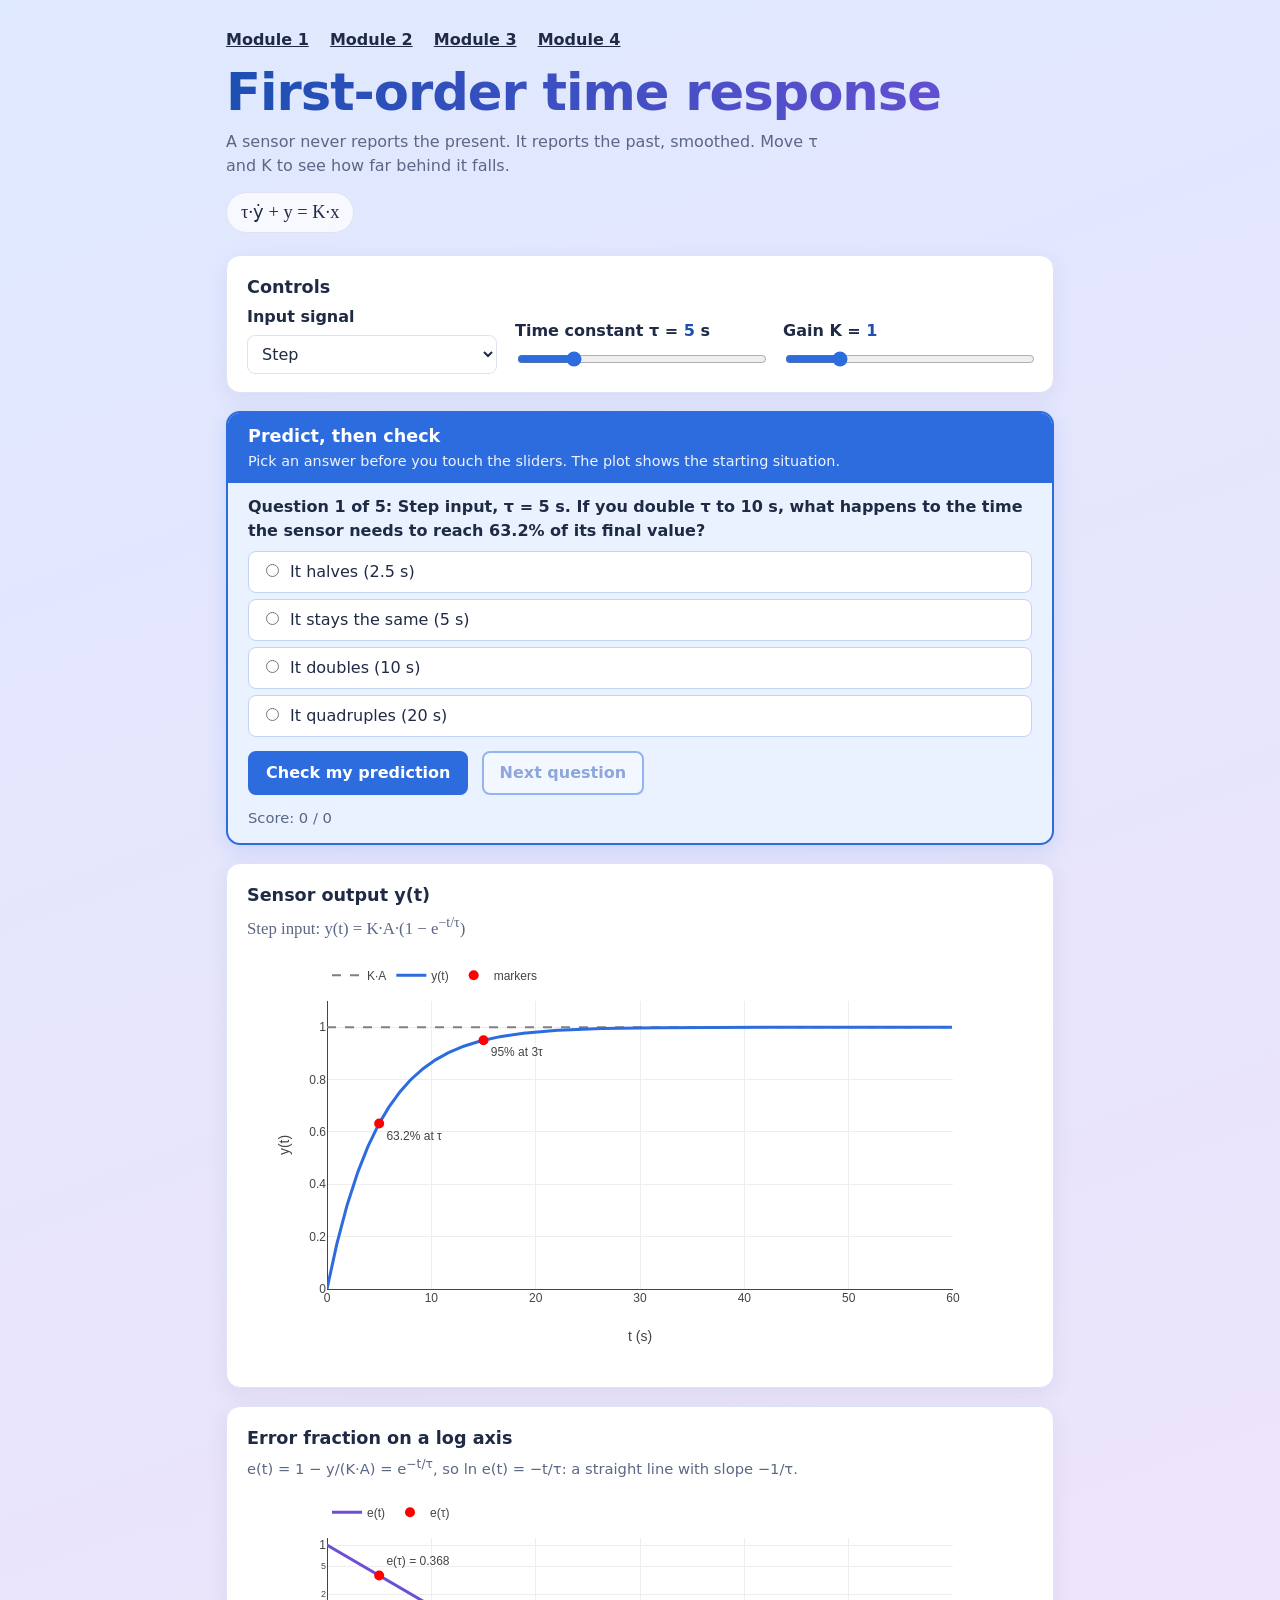
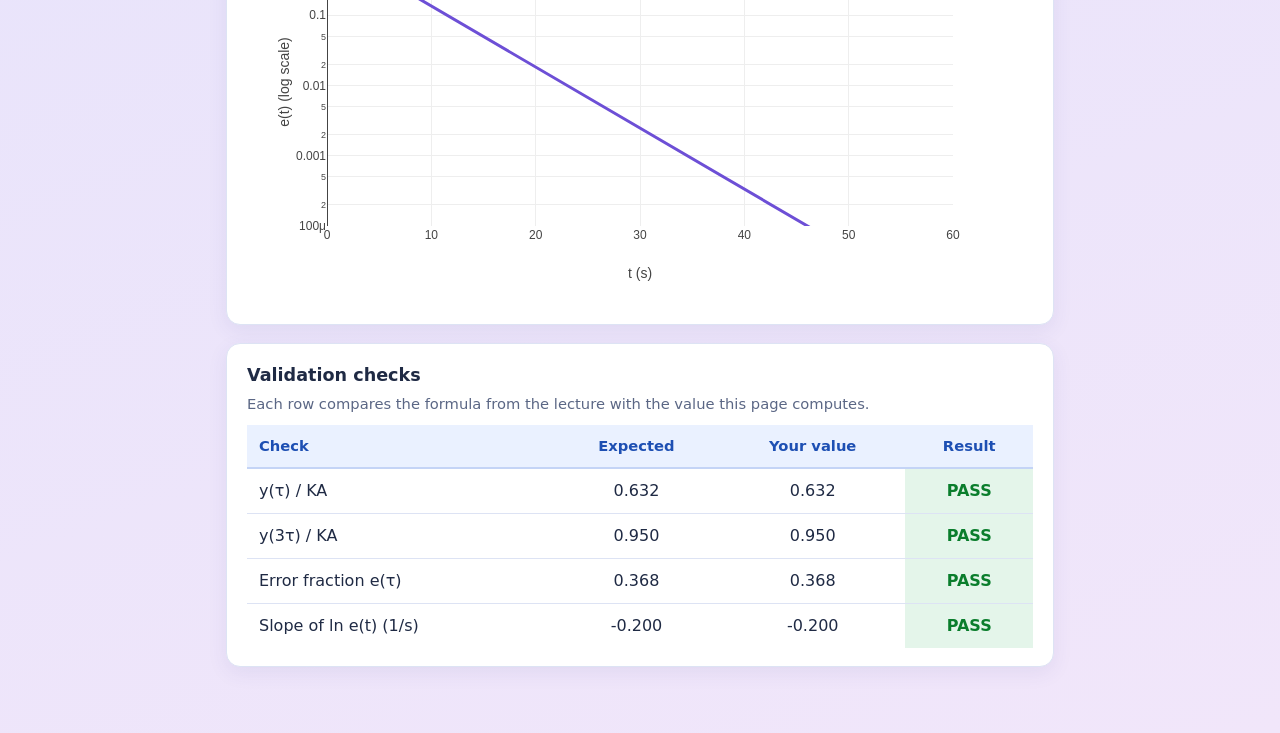
==== commit 8acf9d33: "Add Module 4 sensor guessing challenge" ====
--- a/index.html
+++ b/index.html
@@ -148,6 +148,7 @@
       th, td { padding: 8px 8px; }
     }
   </style>
+<script src="sensor-response.js"></script>
 </head>
 <body>
   <div class="page">
@@ -156,6 +157,7 @@
       <a href="index.html" aria-current="page">Module 1</a>
       <a href="module2.html">Module 2</a>
       <a href="module3.html">Module 3</a>
+      <a href="module4.html">Module 4</a>
     </nav>
 
     <header class="hero">
@@ -235,7 +237,7 @@
 
     // Closed-form responses
     function stepResp(t, tau, A) {
-      return K * A * (1 - Math.exp(-t / tau));
+      return firstOrderStep(t, tau, K, A);
     }
     function rampResp(t, tau, A) {
       return K * A * (t - tau + tau * Math.exp(-t / tau));
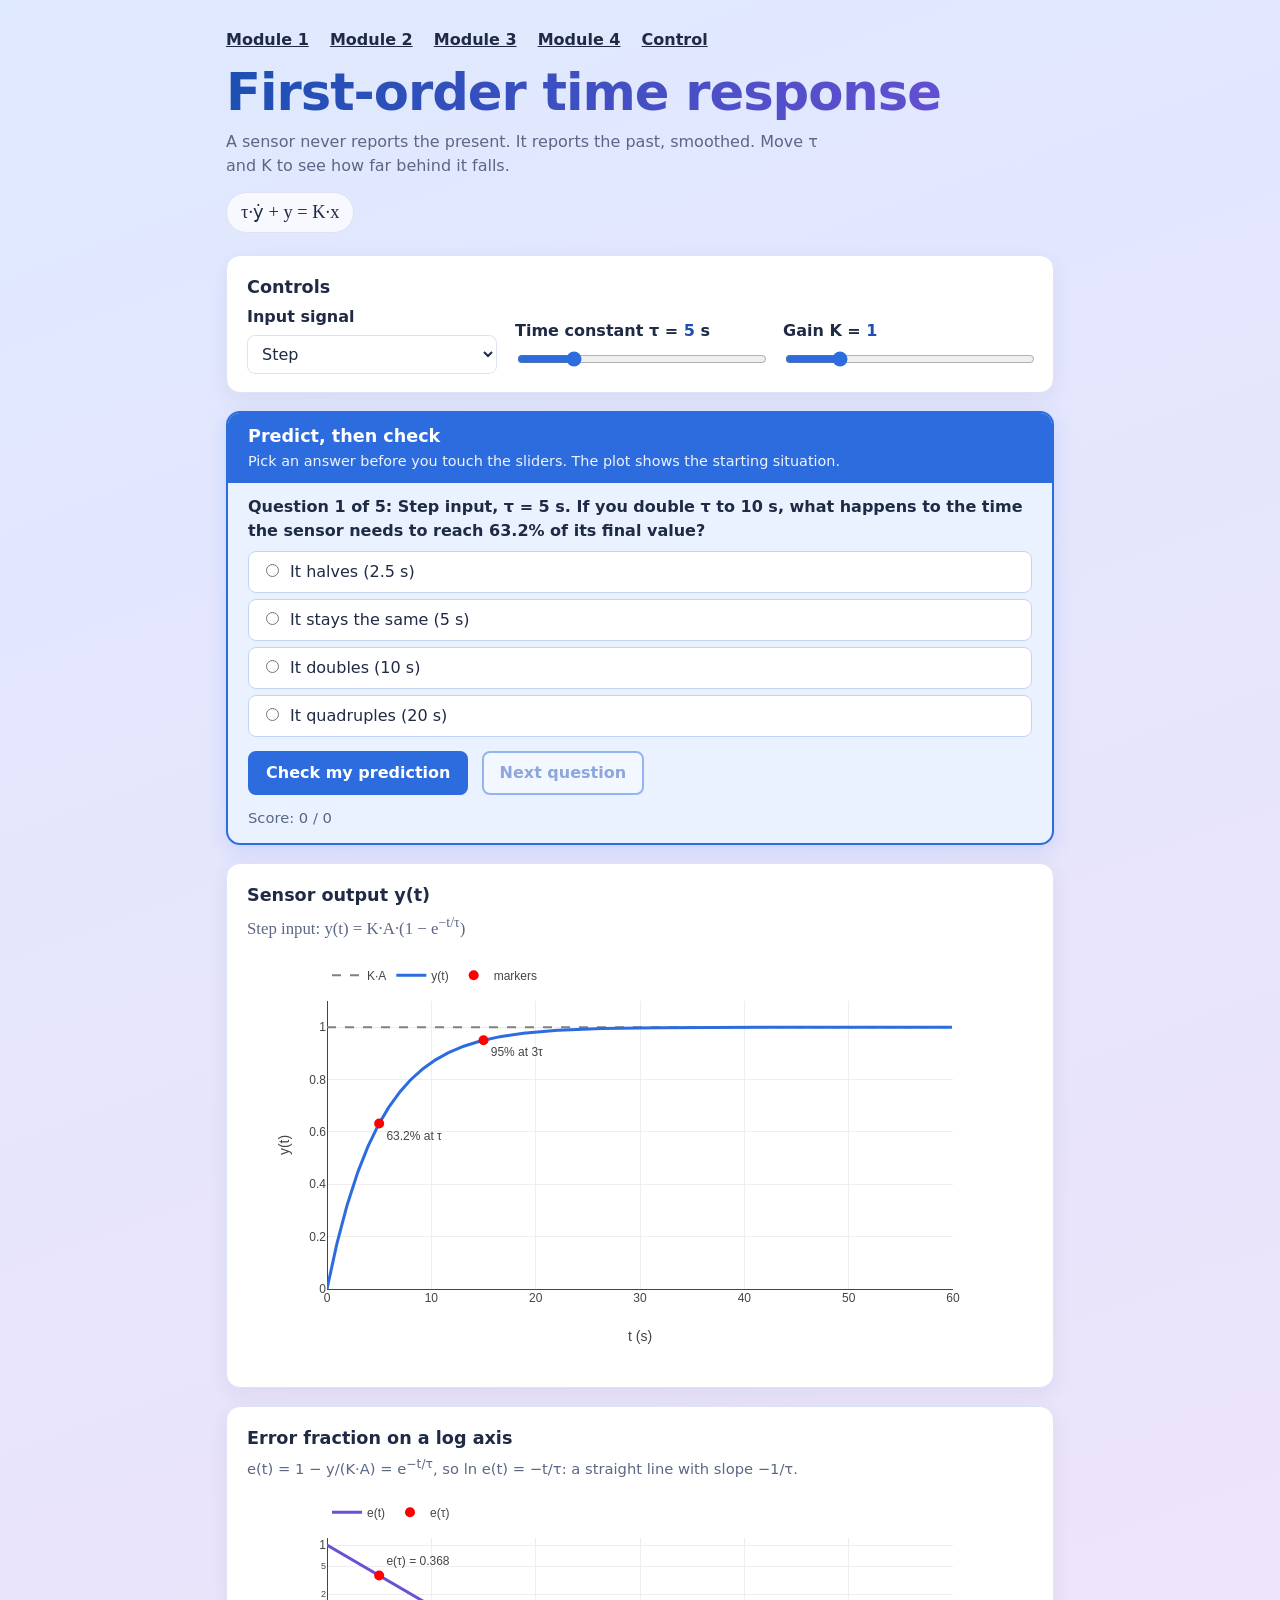
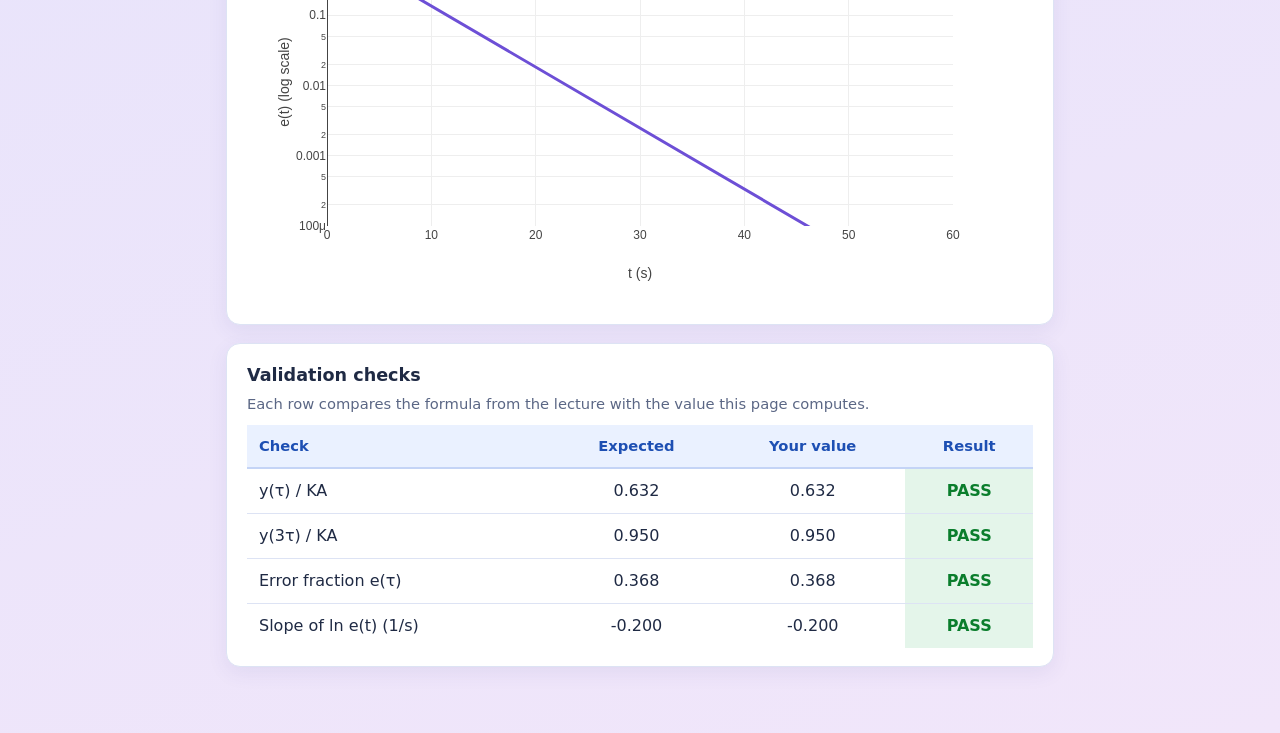
==== commit b4254f2e: "Add interactive PID control lab and Micromouse motor design" ====
--- a/index.html
+++ b/index.html
@@ -158,6 +158,7 @@
       <a href="module2.html">Module 2</a>
       <a href="module3.html">Module 3</a>
       <a href="module4.html">Module 4</a>
+      <a href="control.html">Control</a>
     </nav>
 
     <header class="hero">
